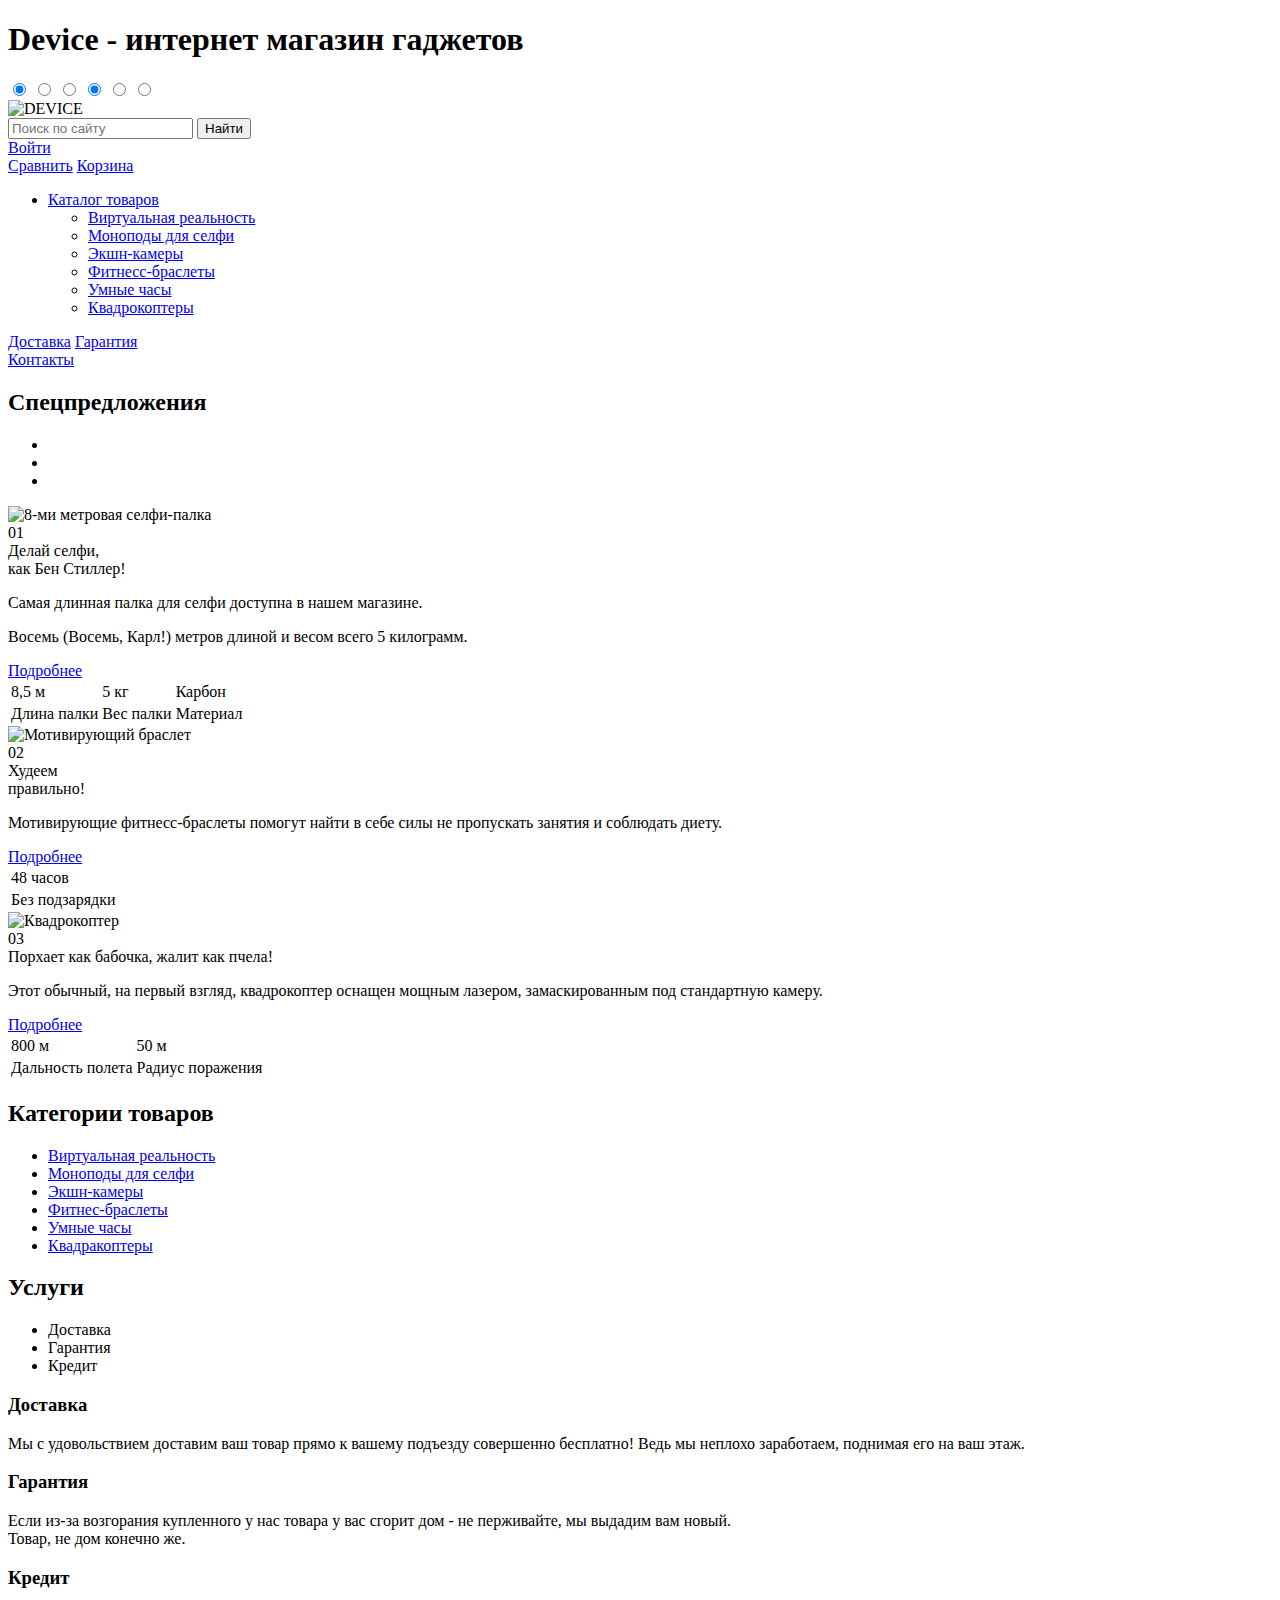
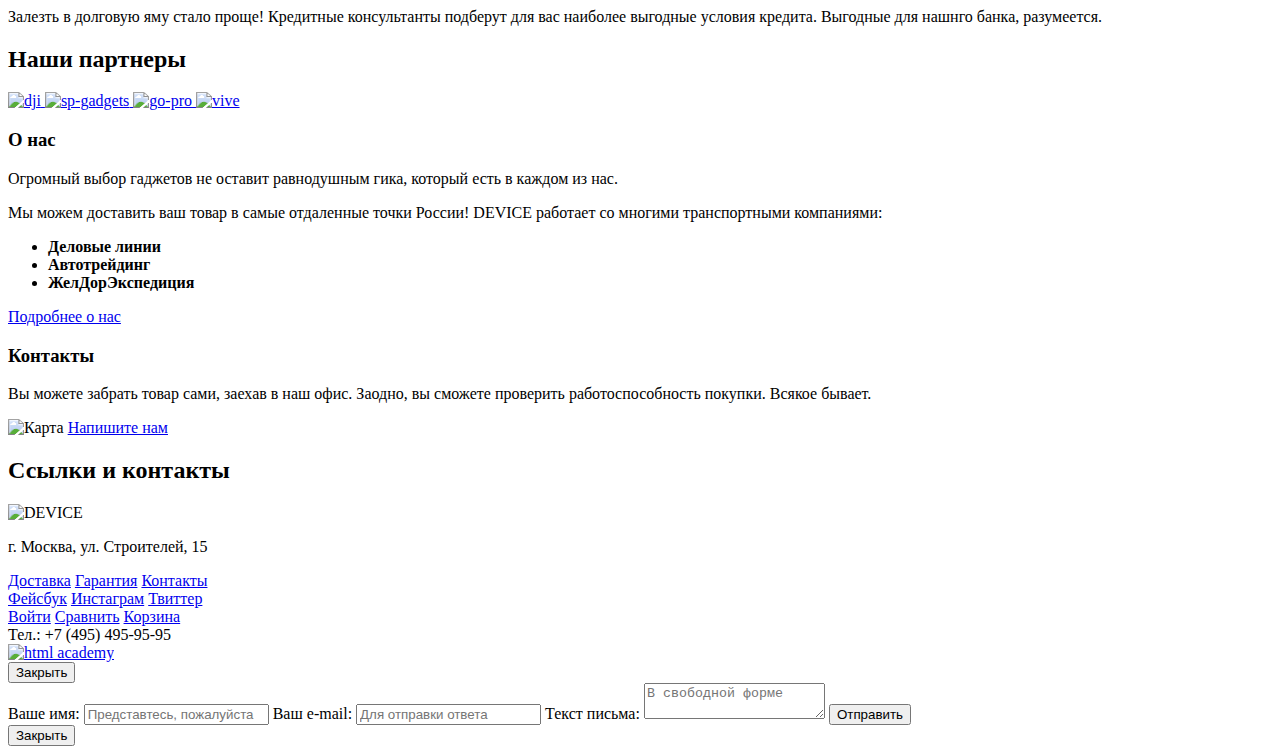
==== index.html @ 68c65a48 "Доделал индекс" ====
<!DOCTYPE html>
<html lang="ru">
  
  <head>
    <meta charset="utf-8">
    <title>DEVICE - интернет магазин гаджетов</title>
  </head>
  <body>
    <h1 class="visually-hidden">Device - интернет магазин гаджетов</h1>
    <input type="radio" id="special-btn-1" name="special-toggle" checked>
    <input type="radio" id="special-btn-2" name="special-toggle">
    <input type="radio" id="special-btn-3" name="special-toggle">
    <input type="radio" id="services-btn-1" name="services-toggle" checked>
    <input type="radio" id="services-btn-2" name="services-toggle">
    <input type="radio" id="services-btn-3" name="services-toggle">
	  <header class="main-header">
      <a class="header-logo">
        <img src="http://placehold.it/200x50&text=DEVICE" alt="DEVICE">
      </a>
      <div class="header-row clearfix">
        <form class="header-left" action="https://echo.htmlacademy.ru" method="get">
          <label class="search-icon" for="search"></label>
          <input type="search" class="search" id="search" name="search" placeholder="Поиск по сайту">
          <button type="submit" class="search-btn"><span>Найти</span></button>
        </form>
        <div class="header-right clearfix">
          <div class="user-block-main">
            <a href="login.html">Войти</a>
          </div>
          <div class="compare-cart">
            <a href="basket.html">Сравнить</a>
            <a href="compare.html">Корзина</a>
          </div>
        </div>
      </div>
      <nav class="main-nav clearfix">
        <ul class="nav-left">
          <li>
            <a class="catalog-goods" href="catalog.html">Каталог товаров</a>
            <div class="menu clearfix">
              <ul class="dropdown-col">
                <li>
                  <a href="#" class="menu-item">Виртуальная реальность</a>
                </li>
                <li>
                  <a href="#" class="menu-item">Моноподы для селфи</a>
                </li>
                <li>
                  <a href="#" class="menu-item">Экшн-камеры</a>
                </li>
              </ul>
              <ul class="dropdown-col">
                <li>
                  <a href="#" class="menu-item">Фитнесс-браслеты</a>
                </li>
                <li>
                  <a href="#" class="menu-item">Умные часы</a>
                </li>
              </ul>
              <ul class="dropdown-col">
                <li>
                  <a href="#" class="menu-item">Квадрокоптеры</a>
                </li>
              </ul>
            </div>
          </li>
        </ul>
        <div class="nav-right clearfix">
          <div class="nav-services">
            <a href="#">Доставка</a>
            <a href="#">Гарантия</a>
          </div>
          <a class="nav-contacts" href="#">Контакты</a>
        </div>
      </nav>
	  </header>
	  <main class="container">
      <article class="slider container">
        <h2 class="visually-hidden">Спецпредложения</h2>
        <ul class="slider-btn">
          <li>
            <label for="special-btn-1"></label>
          </li>
          <li>
            <label for="special-btn-2"></label>
          </li>
          <li>
            <label for="special-btn-3"></label>
          </li>
        </ul>
        <section class="special-item slider-first clearfix" id="slide-1">
          <img src="img/long_stick.png" alt="8-ми метровая селфи-палка">
          <div class="main-description">
            <span class="number-slide">01</span>
            <div class="special-caption">
              Делай селфи,<br> 
              как Бен Стиллер!
            </div>
            <p>Самая длинная палка для селфи доступна в нашем магазине.</p>
            <p>Восемь (Восемь, Карл!) метров длиной и весом всего 5 килограмм.</p>
            <a class="btn" href="main-selfie-stick.html">Подробнее</a>
            <table class="main-features">
              <tr class="main-features-value">
                <td>8,5 м</td>
                <td>5 кг</td>
                <td>Карбон</td>
              </tr>
              <tr class="main-features-type">
                <td>Длина палки</td>
                <td>Вес палки</td>
                <td>Материал<td>
              </tr>
            </table>
          </div>
        </section>
        <section class="special-item slider-second clearfix" id="slide-2">
          <img src="img/fitness_bracelet.png" alt="Мотивирующий браслет">
          <div class="main-description">
            <span class="number-slide">02</span>
            <div class="special-caption">
              Худеем<br>
              правильно!
            </div>
            <p>
                Мотивирующие фитнесc-браслеты помогут найти в себе силы
                не пропускать занятия и соблюдать диету.
            </p>
            <a class="btn" href="main-bracelet.html">Подробнее</a>
            <table class="main-features">
              <tr class="main-features-value">
                <td>48 часов</td>
              </tr>
              <tr class="main-features-type">
                <td>Без подзарядки</td>
              </tr>
            </table>
          </div>
        </section>
        <section class="special-item slider-third clearfix" id="slide-3">
          <img src="img/quadrupter.png" alt="Квадрокоптер">
          <div class="main-description">
            <span class="number-slide">03</span>
            <div class="special-caption">
              Порхает как бабочка,
              жалит как пчела!
            </div>
            <p>
              Этот обычный, на первый взгляд, квадрокоптер оснащен
            мощным лазером, замаскированным под стандартную камеру.
            </p>
            <a class="btn" href="main-quadrocopter.html">Подробнее</a>
            <table class="main-features">
              <tr class="main-features-value">
                <td>800 м</td>
                <td>50 м</td>
              </tr>
              <tr class="main-features-type">
                <td>Дальность полета</td>
                <td>Радиус поражения</td>
              </tr>
            </table>
          </div>
        </section>
      </article>
      <nav class="categories">
        <h2 class="visually-hidden">Категории товаров</h2>
        <ul class="categories-items">
          <li><a href="virtual.html"><span>Виртуальная реальность</span></a></li>
          <li><a href="monopods.html"><span>Моноподы для селфи</span></a></li>
          <li><a href="cameras.html"><span>Экшн-камеры</span></a></li>
          <li><a href="bracelets.html"><span>Фитнес-браслеты</span></a></li>
          <li><a href="clocks.html"><span>Умные часы</span></a></li>
          <li><a href="quadrocopters.html"><span>Квадракоптеры</span></a></li>
        </ul>
      </nav>
      <section class="services">
        <h2 class="visually-hidden">Услуги</h2>
        <div class="container clearfix">
          <ul class="services-items">
            <li>
              <label class="btn" for="services-btn-1">Доставка</label>
            </li>
            <li>
              <label class="btn" for="services-btn-2">Гарантия</label>
            </li>
            <li>
              <label class="btn" for="services-btn-3">Кредит</label>
            </li>
          </ul>
          
        <section class="services-item delivery" id="services-delivery">
            <h3>Доставка</h3>
            <p>
              Мы с удовольствием доставим ваш товар прямо к вашему
              подъезду совершенно бесплатно! Ведь мы неплохо 
              заработаем, поднимая его на ваш этаж.
            </p>
        </section>
        <section class="services-item warranty" id="services-warranty">
            <h3>Гарантия</h3>
            <p>
              Если из-за возгорания купленного у нас товара у вас сгорит дом - не перживайте, мы выдадим вам новый.<br>
              Товар, не дом конечно же.
            </p>
        </section>
        <section class="services-item credit" id="services-credit">
            <h3>Кредит</h3>
            <p>
              Залезть в долговую яму стало проще! Кредитные консультанты подберут для вас наиболее выгодные условия кредита. Выгодные для нашнго банка, разумеется.
            </p>
        </section>
        </div>
      </section>
      
      <section class="partners container">
        <h2 class="visually-hidden">Наши партнеры</h2>
        <a class="partner-link" href="http://www.dji.com/">
          <img src="http://placehold.it/200x80&text=dji" alt="dji">
          <!--
          <img src="img/http://placehold.it/50x25&text=dji-color" alt="dji-color">
          -->
        </a>
        <a class="partner-link" href="http://www.sp-gadgets.com/">
          <img src="http://placehold.it/200x80&text=sp-gadgets" alt="sp-gadgets">
          <!--
          <img src="img/http://placehold.it/50x25&text=sp-gadgets-color" alt="sp-gadgets-color">
          -->
        </a>
        <a class="partner-link" href="http://gopro.ru/">
          <img src="http://placehold.it/200x80&text=go-pro" alt="go-pro">
          <!--
          <img src="img/http://placehold.it/50x25&text=sp-gadgets-color" alt="go-pro-color">
          -->
        </a>
        <a class="partner-link" href="https://www.htcvive.com/">
          <img src="http://placehold.it/200x80&text=vive" alt="vive">
          <!--
          <img src="http://placehold.it/200x80&text=sp-vive-color" alt="vive-color">
          -->
        </a>
      </section>
      
      <section class="info container clearfix">
        <section class="info-about-us">
          <h3>О нас</h3>
          <p>
            Огромный выбор гаджетов не оставит равнодушным гика, который есть в каждом из нас.
          </p>
          <p>
            Мы можем доставить ваш товар в самые отдаленные точки России! DEVICE работает со многими транспортными компаниями:
          </p>
          <ul>
            <li>
              <b>Деловые линии</b>
            </li>
            <li>
              <b>Автотрейдинг</b>
            </li>
            <li>
              <b>ЖелДорЭкспедиция</b>
            </li>
          </ul>
          <a class="btn" href="about-us.html">Подробнее о нас</a>
        </section>
        <section class="info-contacts">
          <h3>Контакты</h3>
          <p>
            Вы можете забрать товар сами, заехав в наш офис. Заодно, вы сможете проверить работоспособность покупки. Всякое бывает.
          </p>
          <img src="http://placehold.it/500x200&text=Карта" alt="Карта">
          <a class="write-us-btn btn" href="write-us.html">Напишите нам</a>
        </section>
      </section>
    </main>
    <footer class="main-footer">
      <h2 class="visually-hidden">Ссылки и контакты</h2>
      <div class="container clearfix">
        <div class="footer-left">
          <a>
            <img class="footer-logo" src="http://placehold.it/200x50&text=DEVICE" alt="DEVICE">
          </a>
          <p>
            г. Москва, ул. Строителей, 15
          </p>
        </div>
        <div class="footer-center">
          <div class="footer-links">
            <a href="delivery.html">Доставка</a>
            <a href="warranty.html">Гарантия</a>
            <a href="contacts.html">Контакты</a>
          </div>
          <div class="footer-social">
            <a class="social-btn social-btn-fb" href="https://www.facebook.com/">Фейсбук</a>
            <a class="social-btn social-btn-inst" href="https://www.instagram.com/">Инстаграм</a>
            <a class="social-btn social-btn-tw" href="https://twitter.com/">Твиттер</a>
          </div>
        </div>
        <div class="footer-right">
          <div class="footer-user-block">
            <a class="footer-login" href="login.html">Войти</a>
            <a class="footer-compare" href="compare.html">Сравнить</a>
            <a class="footer-basket" href="basket.html">Корзина</a>
          </div>
          <div class="telephone">
            Тел.: +7 (495) 495-95-95
          </div>
          <div class="copyright">
            <a href="https://htmlacademy.ru/intensive/htmlcss">
              <img src="http://placehold.it/30x30/&text=ha" alt="html academy">
            </a>
          </div>
        </div>
      </div>
    </footer>
    
    <div class="write-us">
      <button class="close" type="button">Закрыть</button>
      <form class="write-us" action="https://echo.htmlacademy.ru" method="post">
        <label class="write-us-name">
          Ваше имя:
          <input type="text" name="name" placeholder="Представтесь, пожалуйста">
        </label>
        <label class="write-us-email">
          Ваш e-mail:
          <input type="text" name="email" placeholder="Для отправки ответа">
        </label>
        <label class="write-us-letter">
          Текст письма:
          <textarea name="letter" placeholder="В свободной форме"></textarea>
        </label>
        <button class="btn" type="submit">Отправить</button>
      </form>
    </div>
    <div class="map">
      <button class="close" type="button">Закрыть</button>
    </div>
   <script type="text/javascript" charset="utf-8" async src="js/"></script>
  </body>
</html>
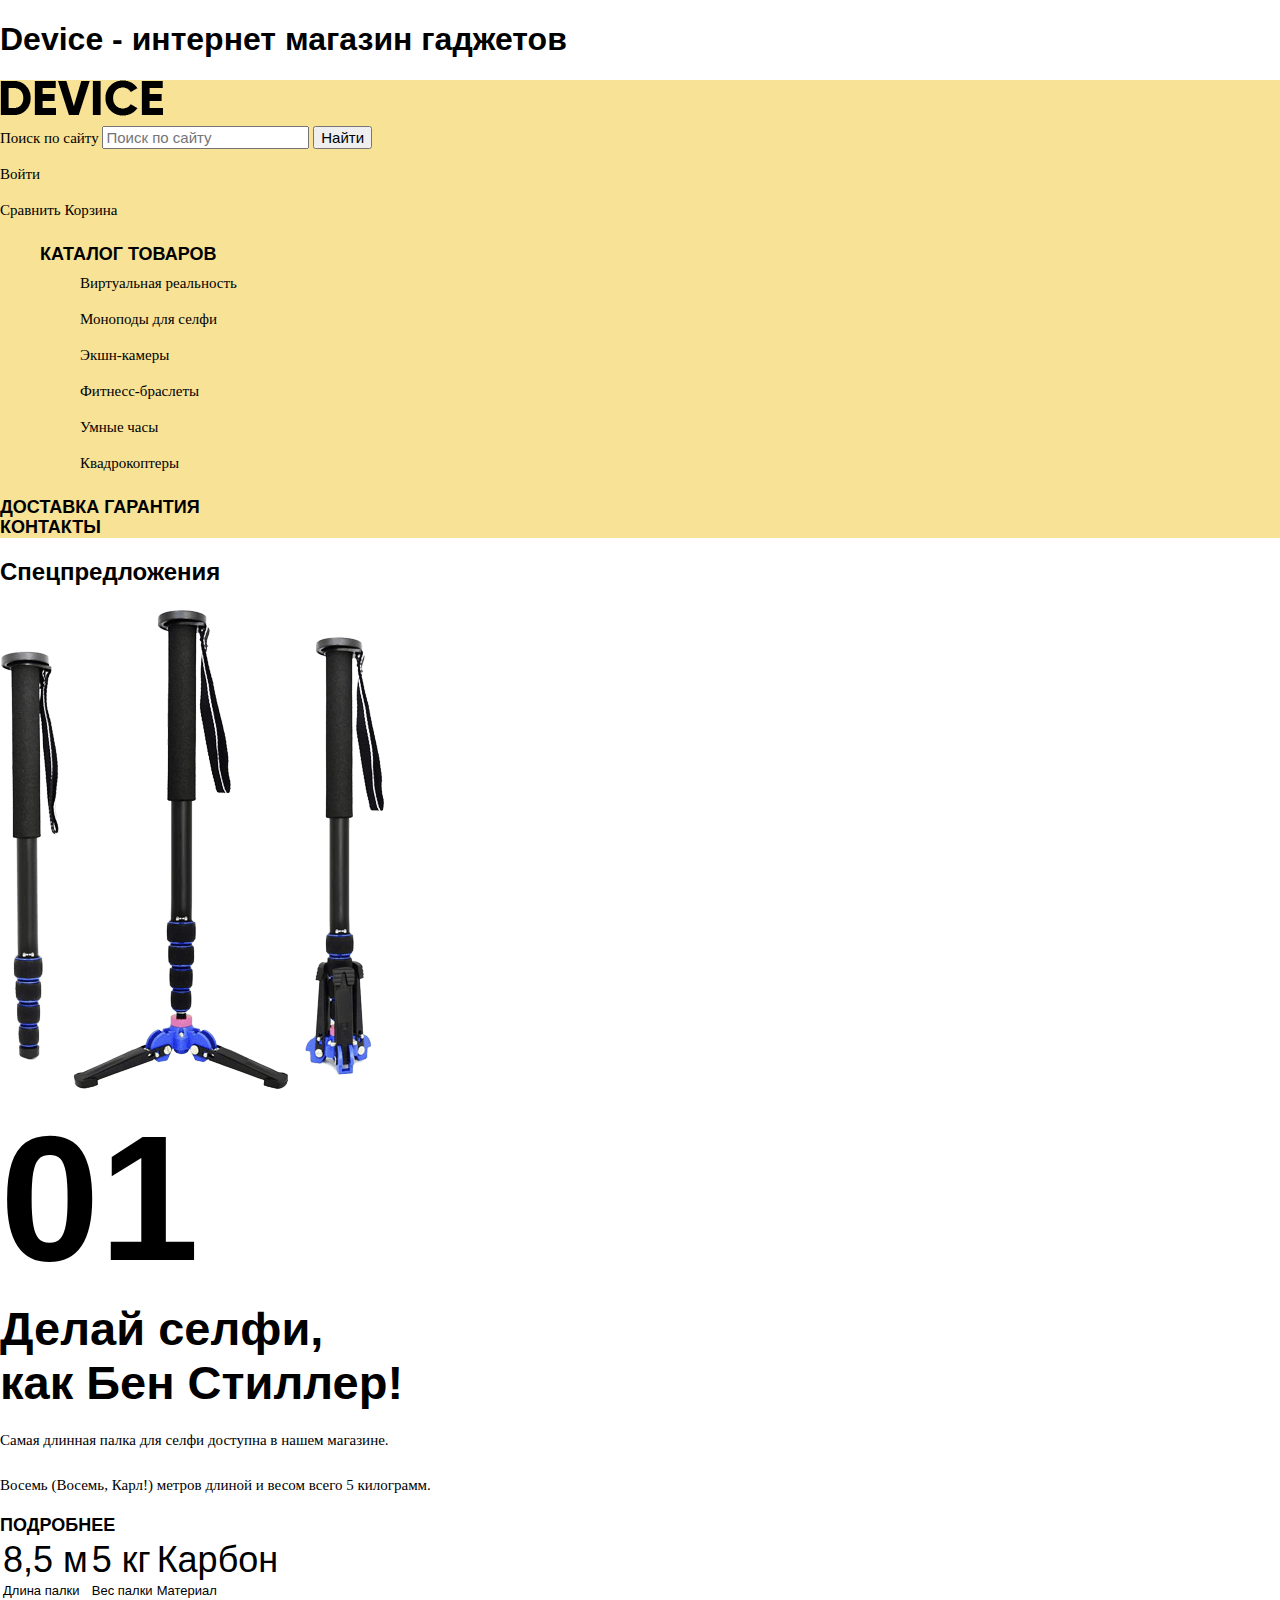
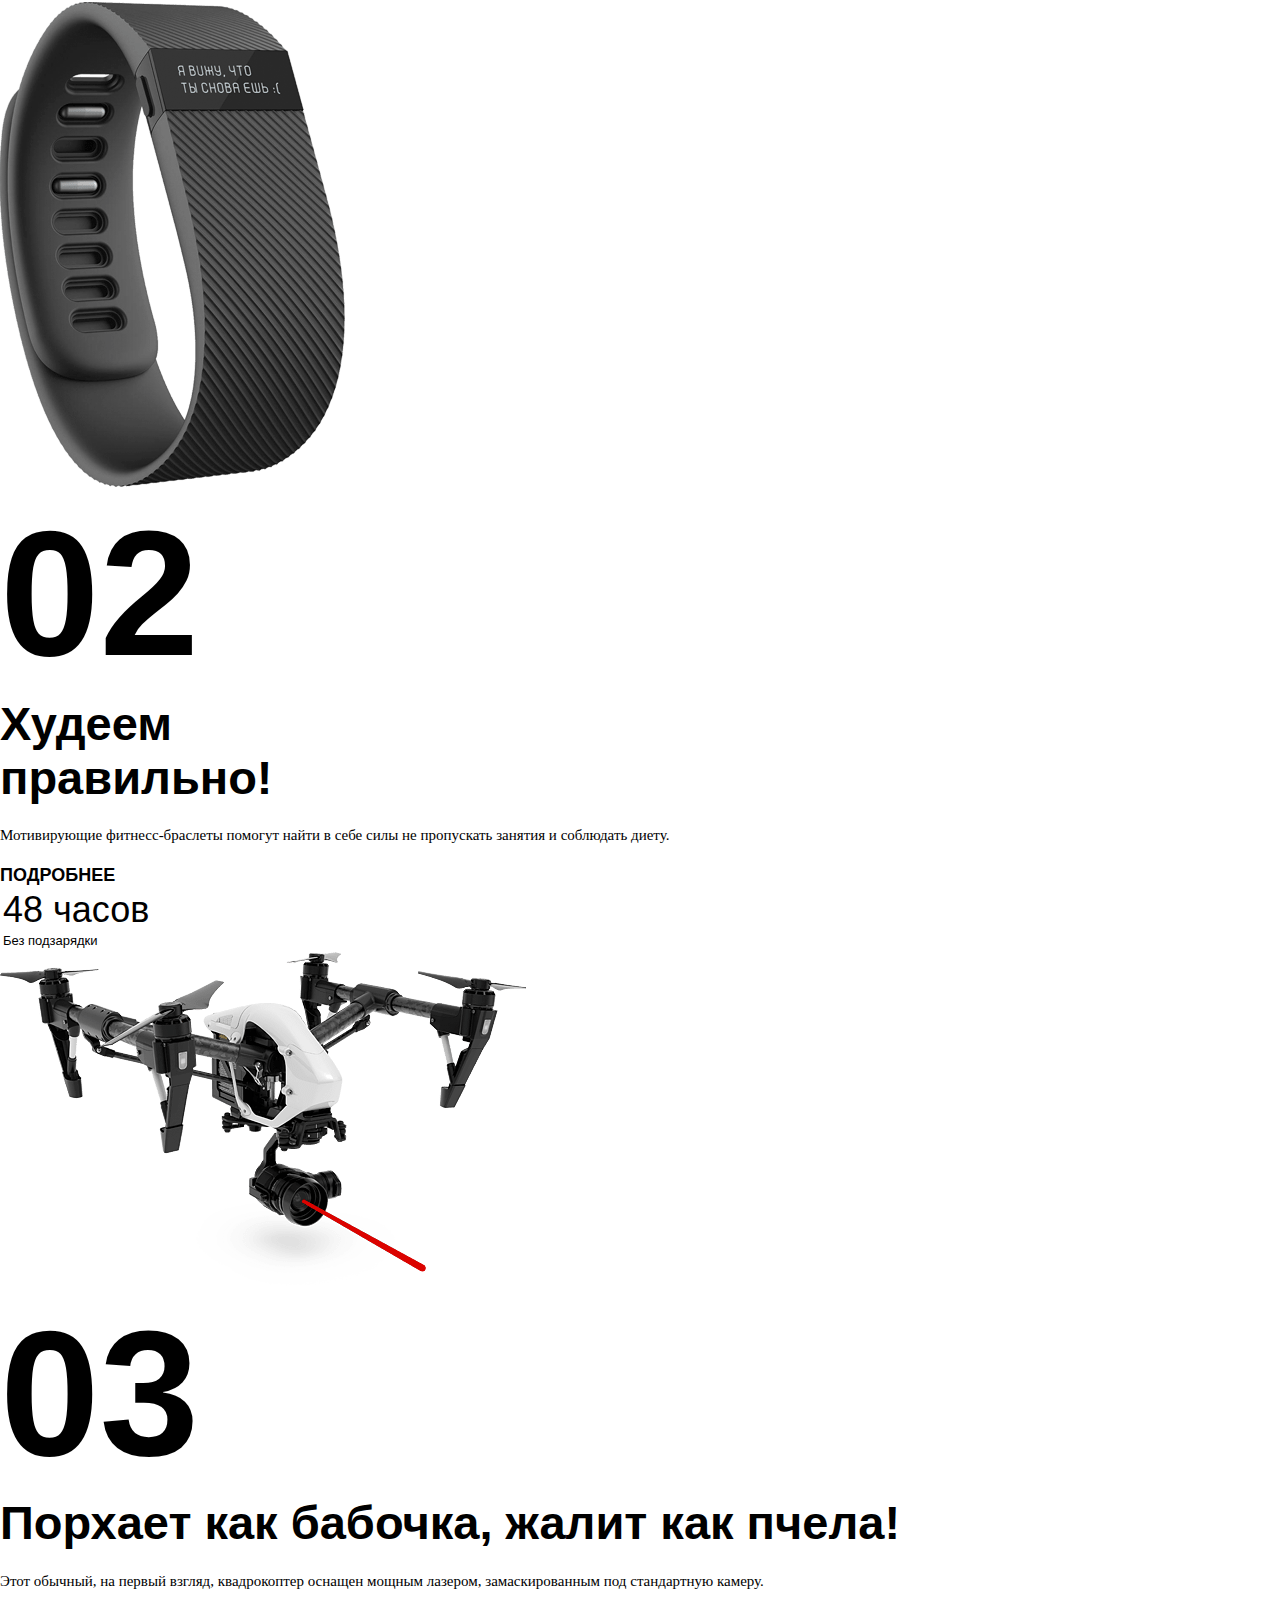
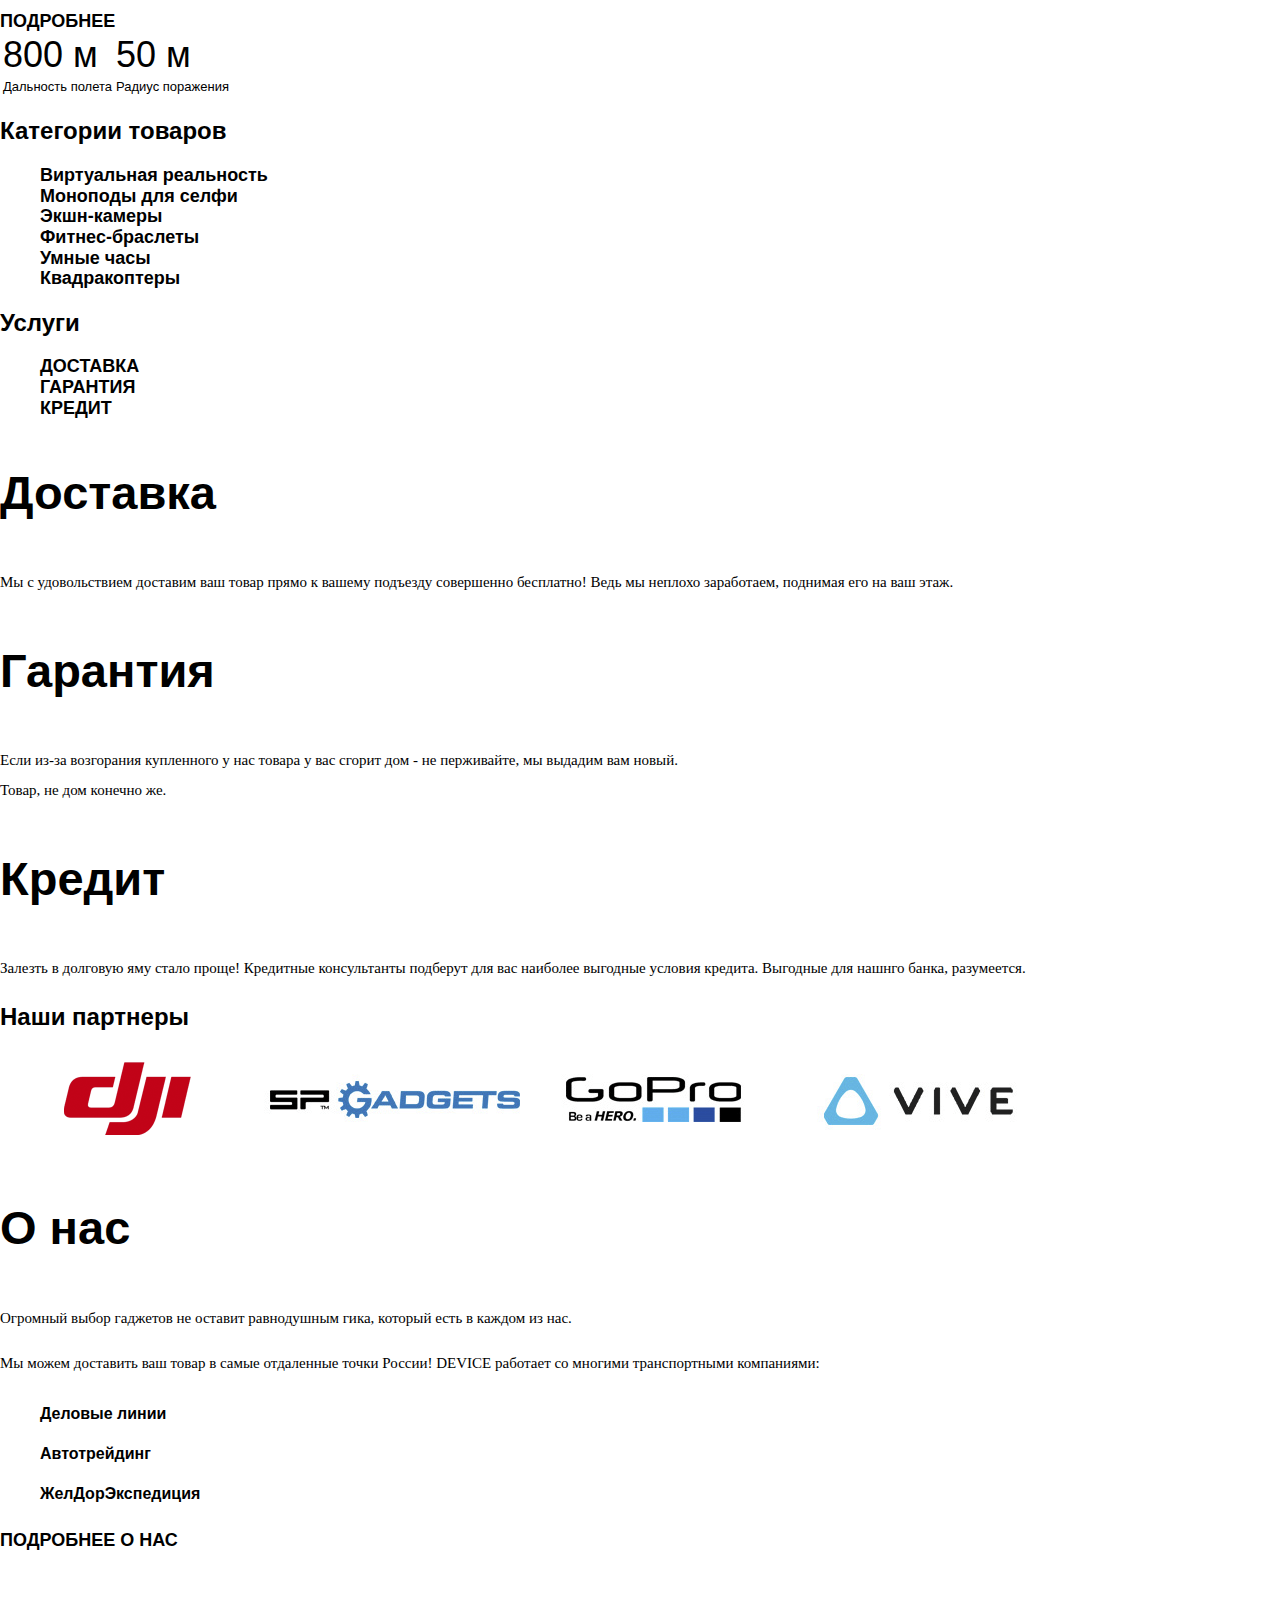
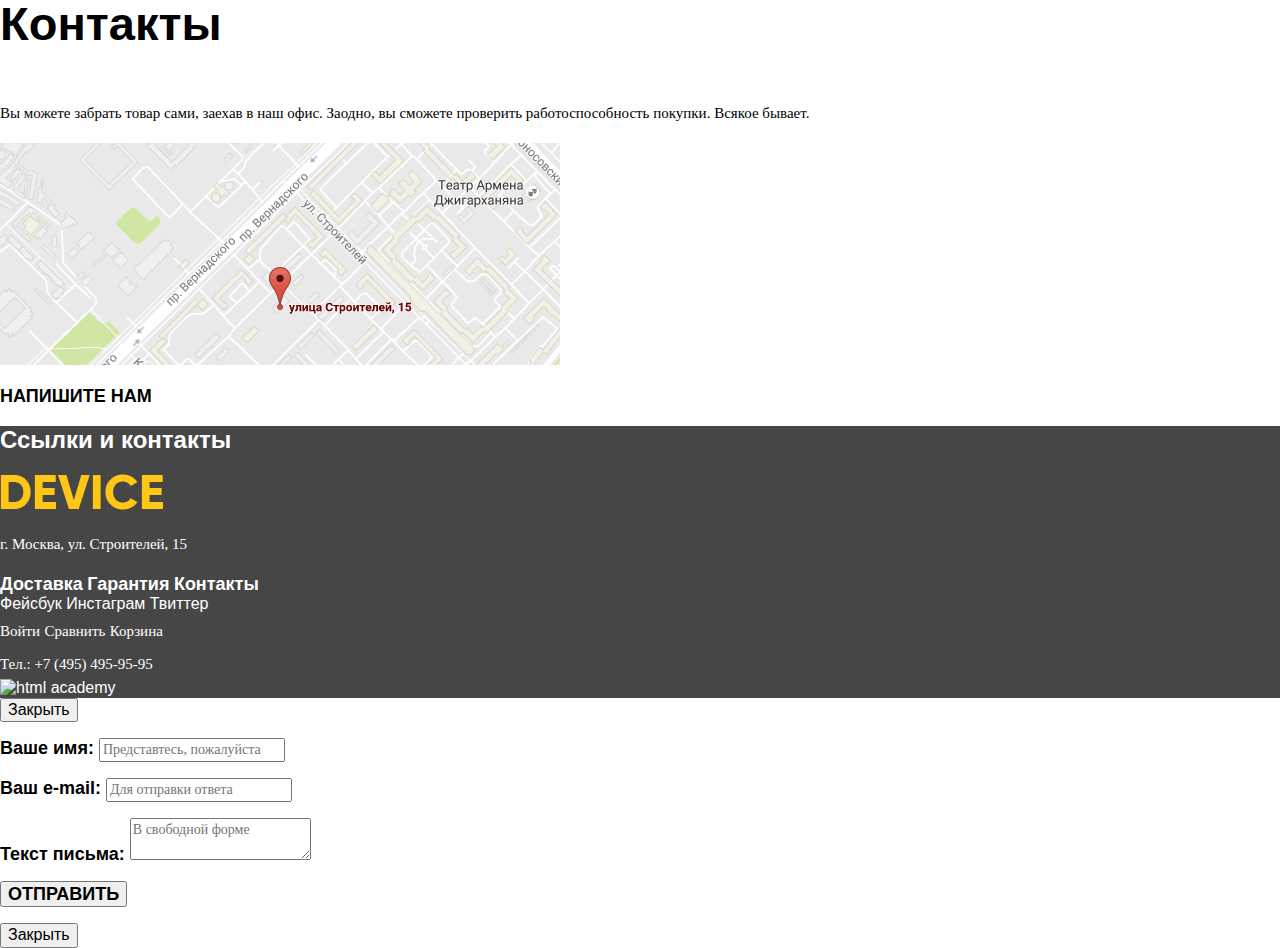
==== commit 63b6d9e8: "Доразметил главную и каталог" ====
--- a/index.html
+++ b/index.html
@@ -4,6 +4,8 @@
   <head>
     <meta charset="utf-8">
     <title>DEVICE - интернет магазин гаджетов</title>
+     <link href="css/normalize.css" rel="stylesheet">
+    <link href="css/style.css" rel="stylesheet">
   </head>
   <body>
     <h1 class="visually-hidden">Device - интернет магазин гаджетов</h1>
@@ -15,11 +17,11 @@
     <input type="radio" id="services-btn-3" name="services-toggle">
 	  <header class="main-header">
       <a class="header-logo">
-        <img src="http://placehold.it/200x50&text=DEVICE" alt="DEVICE">
+        <img src="img/logo-min.png" width="163" height="36" alt="DEVICE">
       </a>
       <div class="header-row clearfix">
         <form class="header-left" action="https://echo.htmlacademy.ru" method="get">
-          <label class="search-icon" for="search"></label>
+          <label class="search-icon" for="search"><span class="visually-hidden">Поиск по сайту</span></label>
           <input type="search" class="search" id="search" name="search" placeholder="Поиск по сайту">
           <button type="submit" class="search-btn"><span>Найти</span></button>
         </form>
@@ -40,26 +42,26 @@
             <div class="menu clearfix">
               <ul class="dropdown-col">
                 <li>
-                  <a href="#" class="menu-item">Виртуальная реальность</a>
-                </li>
-                <li>
-                  <a href="#" class="menu-item">Моноподы для селфи</a>
-                </li>
-                <li>
-                  <a href="#" class="menu-item">Экшн-камеры</a>
+                  <a href="virtual.html" class="menu-item">Виртуальная реальность</a>
+                </li>
+                <li>
+                  <a href="monopods.html" class="menu-item">Моноподы для селфи</a>
+                </li>
+                <li>
+                  <a href="cameras.html" class="menu-item">Экшн-камеры</a>
                 </li>
               </ul>
               <ul class="dropdown-col">
                 <li>
-                  <a href="#" class="menu-item">Фитнесс-браслеты</a>
-                </li>
-                <li>
-                  <a href="#" class="menu-item">Умные часы</a>
+                  <a href="bracelets.html" class="menu-item">Фитнесс-браслеты</a>
+                </li>
+                <li>
+                  <a href="clocks.html" class="menu-item">Умные часы</a>
                 </li>
               </ul>
               <ul class="dropdown-col">
                 <li>
-                  <a href="#" class="menu-item">Квадрокоптеры</a>
+                  <a href="quadrocopters.html" class="menu-item">Квадрокоптеры</a>
                 </li>
               </ul>
             </div>
@@ -89,7 +91,7 @@
           </li>
         </ul>
         <section class="special-item slider-first clearfix" id="slide-1">
-          <img src="img/long_stick.png" alt="8-ми метровая селфи-палка">
+          <img src="img/slider-1-png-min.png" width="384" height="486" alt="8-ми метровая селфи-палка">
           <div class="main-description">
             <span class="number-slide">01</span>
             <div class="special-caption">
@@ -114,7 +116,7 @@
           </div>
         </section>
         <section class="special-item slider-second clearfix" id="slide-2">
-          <img src="img/fitness_bracelet.png" alt="Мотивирующий браслет">
+          <img src="img/slider-2-png-min.png" width="345" height="485" alt="Мотивирующий браслет">
           <div class="main-description">
             <span class="number-slide">02</span>
             <div class="special-caption">
@@ -137,7 +139,7 @@
           </div>
         </section>
         <section class="special-item slider-third clearfix" id="slide-3">
-          <img src="img/quadrupter.png" alt="Квадрокоптер">
+          <img src="img/slider-3-png-min.png" width="526" height="334" alt="Квадрокоптер">
           <div class="main-description">
             <span class="number-slide">03</span>
             <div class="special-caption">
@@ -162,7 +164,7 @@
           </div>
         </section>
       </article>
-      <nav class="categories">
+      <section class="categories">
         <h2 class="visually-hidden">Категории товаров</h2>
         <ul class="categories-items">
           <li><a href="virtual.html"><span>Виртуальная реальность</span></a></li>
@@ -172,7 +174,7 @@
           <li><a href="clocks.html"><span>Умные часы</span></a></li>
           <li><a href="quadrocopters.html"><span>Квадракоптеры</span></a></li>
         </ul>
-      </nav>
+      </section>
       <section class="services">
         <h2 class="visually-hidden">Услуги</h2>
         <div class="container clearfix">
@@ -187,7 +189,6 @@
               <label class="btn" for="services-btn-3">Кредит</label>
             </li>
           </ul>
-          
         <section class="services-item delivery" id="services-delivery">
             <h3>Доставка</h3>
             <p>
@@ -211,45 +212,32 @@
         </section>
         </div>
       </section>
-      
       <section class="partners container">
         <h2 class="visually-hidden">Наши партнеры</h2>
         <a class="partner-link" href="http://www.dji.com/">
-          <img src="http://placehold.it/200x80&text=dji" alt="dji">
-          <!--
-          <img src="img/http://placehold.it/50x25&text=dji-color" alt="dji-color">
-          -->
+          <img src="img/logo-1-min.png" width="260" height="100" alt="DJI">
         </a>
         <a class="partner-link" href="http://www.sp-gadgets.com/">
-          <img src="http://placehold.it/200x80&text=sp-gadgets" alt="sp-gadgets">
-          <!--
-          <img src="img/http://placehold.it/50x25&text=sp-gadgets-color" alt="sp-gadgets-color">
-          -->
+          <img src="img/logo-2-min.png" width="260" height="100" alt="SPGadgets">
         </a>
         <a class="partner-link" href="http://gopro.ru/">
-          <img src="http://placehold.it/200x80&text=go-pro" alt="go-pro">
-          <!--
-          <img src="img/http://placehold.it/50x25&text=sp-gadgets-color" alt="go-pro-color">
-          -->
+          <img src="img/logo-3-min.png" width="260" height="100" alt="GoPro">
         </a>
         <a class="partner-link" href="https://www.htcvive.com/">
-          <img src="http://placehold.it/200x80&text=vive" alt="vive">
-          <!--
-          <img src="http://placehold.it/200x80&text=sp-vive-color" alt="vive-color">
-          -->
+          <img src="img/logo-4-min.png" width="260" height="100" alt="VIVE">
         </a>
       </section>
       
       <section class="info container clearfix">
         <section class="info-about-us">
           <h3>О нас</h3>
-          <p>
+          <p class="text-descrirtion">
             Огромный выбор гаджетов не оставит равнодушным гика, который есть в каждом из нас.
           </p>
-          <p>
+          <p class="text-descrirtion">
             Мы можем доставить ваш товар в самые отдаленные точки России! DEVICE работает со многими транспортными компаниями:
           </p>
-          <ul>
+          <ul class="transport-company">
             <li>
               <b>Деловые линии</b>
             </li>
@@ -264,11 +252,13 @@
         </section>
         <section class="info-contacts">
           <h3>Контакты</h3>
+          <p class="text-descrirtion">
+            Вы можете забрать товар сами, заехав в наш офис. Заодно, вы сможете проверить работоспособность покупки. Всякое бывает.
+          </p>
+          <img src="img/map-jpg-min.png" width="560" height="222" alt="Мы находимся по адресу: г. Москва, ул. Строителей, 15">
           <p>
-            Вы можете забрать товар сами, заехав в наш офис. Заодно, вы сможете проверить работоспособность покупки. Всякое бывает.
-          </p>
-          <img src="http://placehold.it/500x200&text=Карта" alt="Карта">
-          <a class="write-us-btn btn" href="write-us.html">Напишите нам</a>
+            <a class="btn" href="write-us.html">Напишите нам</a>
+          </p>
         </section>
       </section>
     </main>
@@ -276,8 +266,8 @@
       <h2 class="visually-hidden">Ссылки и контакты</h2>
       <div class="container clearfix">
         <div class="footer-left">
-          <a>
-            <img class="footer-logo" src="http://placehold.it/200x50&text=DEVICE" alt="DEVICE">
+          <a class="footer-logo">
+            <img src="img/logo_footer-min.png" width="163" height="36" alt="DEVICE">
           </a>
           <p>
             г. Москва, ул. Строителей, 15
@@ -290,9 +280,9 @@
             <a href="contacts.html">Контакты</a>
           </div>
           <div class="footer-social">
-            <a class="social-btn social-btn-fb" href="https://www.facebook.com/">Фейсбук</a>
-            <a class="social-btn social-btn-inst" href="https://www.instagram.com/">Инстаграм</a>
-            <a class="social-btn social-btn-tw" href="https://twitter.com/">Твиттер</a>
+            <a class="social-btn social-btn-fb" href="https://www.facebook.com/"><span class="visually-hidden">Фейсбук</span></a>
+            <a class="social-btn social-btn-inst" href="https://www.instagram.com/"><span class="visually-hidden">Инстаграм</span></a>
+            <a class="social-btn social-btn-tw" href="https://twitter.com/"><span class="visually-hidden">Твиттер</span></a>
           </div>
         </div>
         <div class="footer-right">
@@ -306,33 +296,41 @@
           </div>
           <div class="copyright">
             <a href="https://htmlacademy.ru/intensive/htmlcss">
-              <img src="http://placehold.it/30x30/&text=ha" alt="html academy">
+              <img src="img/logo-html.svg" alt="html academy">
             </a>
           </div>
         </div>
       </div>
     </footer>
-    
+ 
     <div class="write-us">
-      <button class="close" type="button">Закрыть</button>
+      <button class="close" type="button"><span class="visually-hidden">Закрыть</span></button>
       <form class="write-us" action="https://echo.htmlacademy.ru" method="post">
-        <label class="write-us-name">
-          Ваше имя:
-          <input type="text" name="name" placeholder="Представтесь, пожалуйста">
-        </label>
-        <label class="write-us-email">
-          Ваш e-mail:
-          <input type="text" name="email" placeholder="Для отправки ответа">
-        </label>
+        <p>
+          <label class="write-us-name">
+           Ваше имя:
+            <input type="text" name="name" placeholder="Представтесь, пожалуйста">
+          </label>
+        </p>
+        <p>
+          <label class="write-us-email">
+            Ваш e-mail:
+            <input type="text" name="email" placeholder="Для отправки ответа">
+          </label>
+        </p>
+        <p>
         <label class="write-us-letter">
           Текст письма:
           <textarea name="letter" placeholder="В свободной форме"></textarea>
         </label>
+        </p>
+        <p>
         <button class="btn" type="submit">Отправить</button>
+        </p>
       </form>
     </div>
     <div class="map">
-      <button class="close" type="button">Закрыть</button>
+      <button class="close" type="button"><span class="visually-hidden">Закрыть</span></button>
     </div>
    <script type="text/javascript" charset="utf-8" async src="js/"></script>
   </body>
--- a/css/style.css
+++ b/css/style.css
@@ -0,0 +1,296 @@
+/*Подключение шрифтов*/
+
+@font-face {
+  font-family: "Gilroy";
+  src: 
+    local("Gilroy"),
+    url("fonts/gilroyextrabold.woff");
+  font-weight: bold;
+  font-style: normal;
+}
+
+@font-face {
+  font-family: "Gilroy";
+  src: 
+    local("Gilroy"),
+    url("fonts/gilroylight.woff");
+  font-weight: lighter;
+  font-style: normal;
+}
+
+@font-face {
+  font-family: "Open Sans";
+  src: 
+    local("Open Sans"),
+    url("fonts/opensans.woff");
+  font-weight: normal;
+  font-style: normal;
+}
+
+@font-face {
+  font-family: "Open Sans";
+  src: 
+    local("Open Sans"),
+    url("fonts/opensanslight.woff");
+  font-weight: lighter;
+  font-style: normal;
+}
+
+
+/*Глобальные стили*/
+
+body {
+  margin: 0;
+  padding: 0;
+  min-width: 1240px;
+  font-family: "Gilroy", "Arial", sans-serif;
+  font-weight: lighter;
+  color: #000000;
+}
+
+/*
+.visually-hidden {
+  position: absolute;
+	overflow: hidden;
+	clip: rect(0 0 0 0);
+	height: 1px;
+	width: 1px;
+	margin: -1px;
+	padding: 0;
+	border: 0;
+}*/
+
+body>input[type=radio] {
+  display:none
+}
+
+ul {
+  list-style: none;
+}
+
+header {
+  background-color: #f7e296;
+}
+
+footer {
+  background-color: #464646;
+}
+
+
+/*Стили взаимодействий*/
+
+a:hover {
+  color: rgba(0,0,0,0.6);
+}
+
+a:active {
+  color: rgba(0,0,0,0.3);
+}
+
+.header-logo:hover,
+.footer-logo:hover,
+.copyright:hover {
+  opacity: 0.6;
+}
+
+.header-logo:active,
+.footer-logo:active,
+.copyright:active {
+  opacity: 0.3;
+}
+
+footer a:hover {
+  color: rgba(255,255,255,0.6);
+}
+
+footer a:active {
+  color: rgba(255,255,255,0.3);
+}
+
+
+/*Общие текстовые стили и стили глвной страницы*/
+
+.write-us input[type=text],
+textarea {
+  font-family: "Open Sans";
+  font-size: 14px;
+  line-height: 18px;
+}
+
+a {
+  text-decoration: none;
+  color: #000000;
+}
+
+.catalog-goods, 
+.nav-right, 
+.btn {
+  font-size: 18px;
+  font-weight: bold;
+  text-transform: uppercase;
+}
+
+.header-left,
+.header-right,
+.dropdown-col,
+.main-description p,
+.services p,
+.info .text-descrirtion,
+.main-footer p,
+.main-footer .telephone,
+.footer-user-block a {
+  font-family: "Open Sans";
+  font-size: 15px;
+  font-weight: lighter;
+  line-height: 30px;
+}
+
+.header-right,
+.header-left,
+.dropdown-col,
+.footer-user-block a {
+  line-height: 36px;
+}
+
+.number-slide { 
+  font-size: 179px;
+  font-weight: bold;
+} 
+
+.special-caption,
+.services h3,
+.info h3,
+.catalog-main h2{
+  font-size: 47px;
+  font-weight: bold;
+}
+
+.main-features-value {
+  font-size: 36px;
+}
+
+.main-features-type {
+  font-size: 13px;
+}
+
+.categories-items,
+.footer-links a,
+.write-us label {
+  font-size: 18px;
+  font-weight: bold;
+}
+
+.info b {
+  font-size: 16px;
+  font-weight: bold;
+  line-height: 40px;
+}
+
+footer,
+footer a,
+footer p {
+  color: #ffffff;;
+}
+
+/*Cтили каталога*/
+
+.exit-button {
+  color: rgba(0,0,0,0.3);
+}
+
+.breadcrumbs a{
+  font-family: "Open Sans";
+  font-size: 14px;
+  font-weight: lighter;
+  color: rgba(0,0,0,0.3);
+  line-height: 36px;
+}
+
+.breadcrumbs a:hover:not(:last-child) {
+  color: rgba(0,0,0,0.6);
+}
+
+.breadcrumbs a:active:not(:last-child) {
+  color: rgba(0,0,0,0.1);
+}
+
+.catalog-caption {
+  font-size: 16px;
+  font-weight: bold;
+  text-transform: uppercase;
+}
+
+.catalog-sorting-type {
+  font-family: "Open Sans";
+  font-size: 14px;
+  font-weight: lighter;
+  line-height: 18px;
+}
+
+.catalog-sorting-type a:nth-child(1):hover,
+.catalog-sorting-type a:nth-child(1):active {
+  color: #000000;
+  cursor: text;
+}
+
+
+.catalog-sorting-type a:nth-child(2),
+.catalog-sorting-type a:nth-child(3) {
+  color: rgba(0,0,0,0.3);
+}
+
+.catalog-sorting-type a:hover:not(:first-child) {
+  color: rgba(0,0,0,0.6);
+}
+
+.catalog-sorting-type a:active:not(:first-child) {
+  color: rgba(0,0,0,1);
+}
+
+.form-legend {
+  font-size: 18px;
+  font-weight: bold;
+}
+
+.selected-price span {
+  font-family: "Open Sans";
+  font-size: 14px;
+  line-height: 27.27px;
+  color: rgba(0,0,0,0.2);
+}
+
+.filter-form label {
+  font-family: "Open Sans";
+  font-size: 14px;
+  line-height: 40px;
+}
+
+.item-name {
+  font-size: 18px;
+  font-weight: bold;
+}
+
+.item-price {
+  font-size: 16px;
+}
+
+.paginator {
+  font-size: 16px;
+  font-weight: bold;
+  text-transform: uppercase;
+}
+
+.paginator a:nth-child(3),
+.paginator a:nth-child(4) {
+  color: rgba(0,0,0,0.3);
+}
+
+.paginator a:nth-child(3):hover,
+.paginator a:nth-child(4):hover {
+  color: rgba(0,0,0,0.6);
+}
+
+.paginator a:nth-child(3):active,
+.paginator a:nth-child(4):active {
+  color: #000000;
+}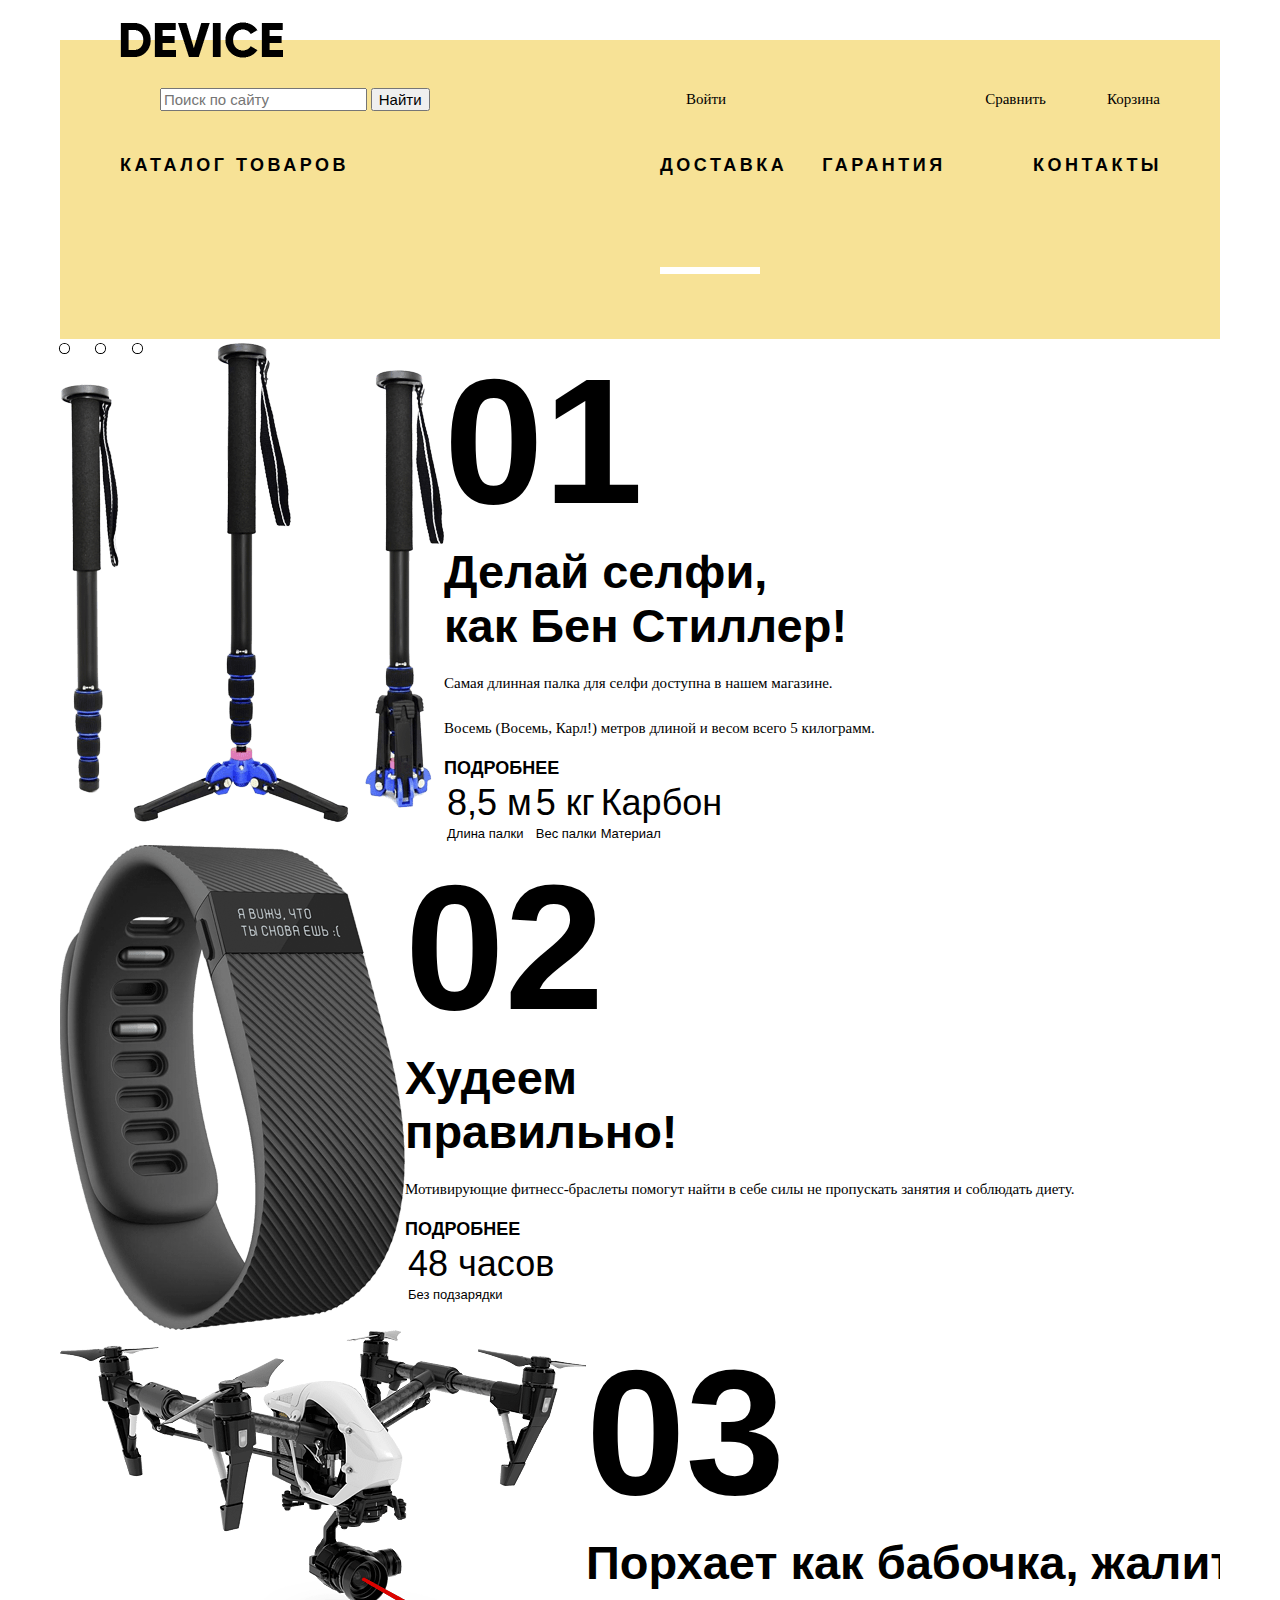
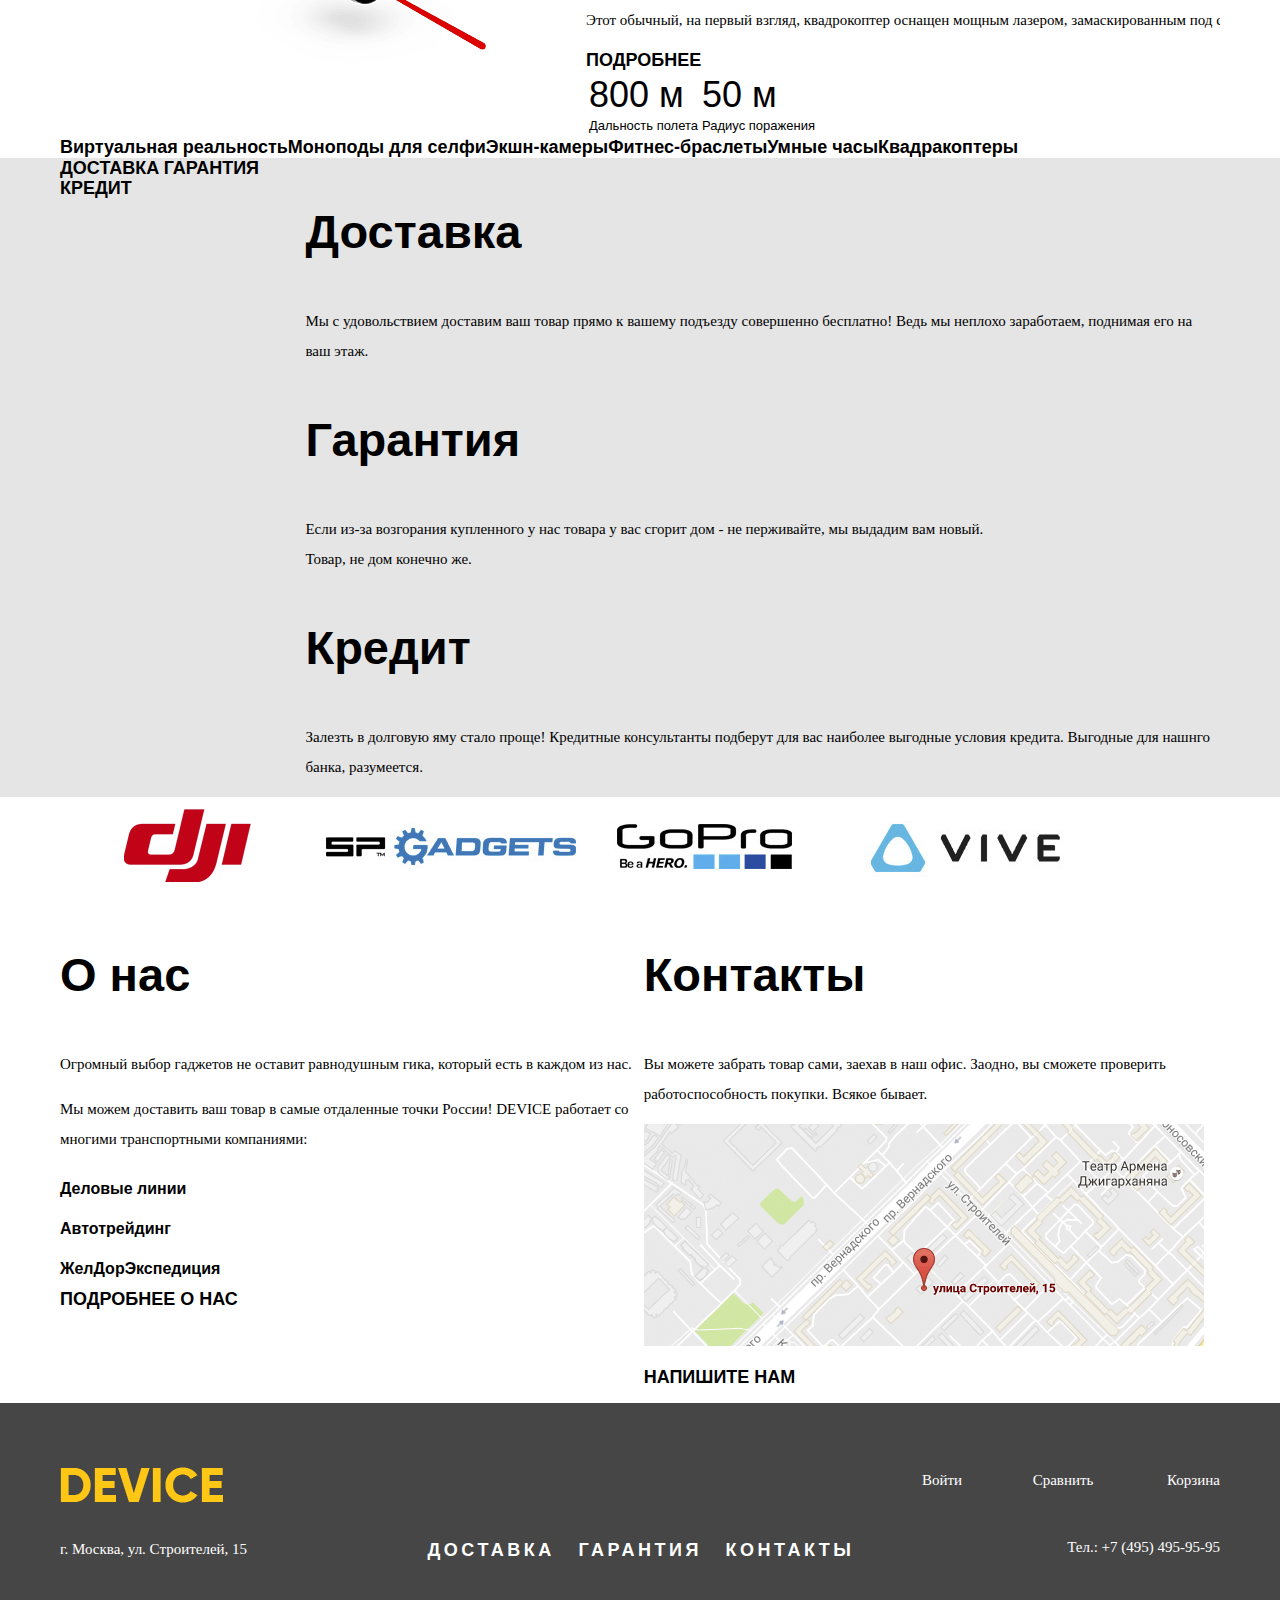
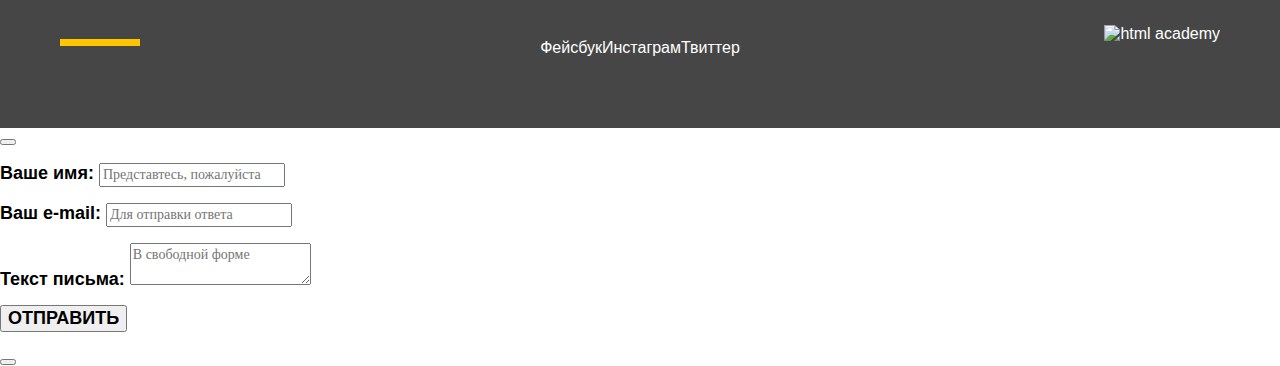
==== commit de88f661: "Завис на сладере" ====
--- a/index.html
+++ b/index.html
@@ -8,24 +8,24 @@
     <link href="css/style.css" rel="stylesheet">
   </head>
   <body>
-    <h1 class="visually-hidden">Device - интернет магазин гаджетов</h1>
     <input type="radio" id="special-btn-1" name="special-toggle" checked>
     <input type="radio" id="special-btn-2" name="special-toggle">
     <input type="radio" id="special-btn-3" name="special-toggle">
     <input type="radio" id="services-btn-1" name="services-toggle" checked>
     <input type="radio" id="services-btn-2" name="services-toggle">
     <input type="radio" id="services-btn-3" name="services-toggle">
-	  <header class="main-header">
-      <a class="header-logo">
+    <h1 class="visually-hidden">Device - интернет магазин гаджетов</h1>
+	  <header class="main-header container">
+      <a class="header-logo index">
         <img src="img/logo-min.png" width="163" height="36" alt="DEVICE">
       </a>
-      <div class="header-row clearfix">
+      <div class="header-row">
         <form class="header-left" action="https://echo.htmlacademy.ru" method="get">
           <label class="search-icon" for="search"><span class="visually-hidden">Поиск по сайту</span></label>
           <input type="search" class="search" id="search" name="search" placeholder="Поиск по сайту">
           <button type="submit" class="search-btn"><span>Найти</span></button>
         </form>
-        <div class="header-right clearfix">
+        <div class="header-right">
           <div class="user-block-main">
             <a href="login.html">Войти</a>
           </div>
@@ -35,11 +35,11 @@
           </div>
         </div>
       </div>
-      <nav class="main-nav clearfix">
+      <nav class="main-nav">
         <ul class="nav-left">
           <li>
             <a class="catalog-goods" href="catalog.html">Каталог товаров</a>
-            <div class="menu clearfix">
+            <div class="menu">
               <ul class="dropdown-col">
                 <li>
                   <a href="virtual.html" class="menu-item">Виртуальная реальность</a>
@@ -67,7 +67,7 @@
             </div>
           </li>
         </ul>
-        <div class="nav-right clearfix">
+        <div class="nav-right">
           <div class="nav-services">
             <a href="#">Доставка</a>
             <a href="#">Гарантия</a>
@@ -76,95 +76,95 @@
         </div>
       </nav>
 	  </header>
-	  <main class="container">
+	  <main class="main-index">
       <article class="slider container">
         <h2 class="visually-hidden">Спецпредложения</h2>
-        <ul class="slider-btn">
-          <li>
+          <div class="slider-btn">
             <label for="special-btn-1"></label>
-          </li>
-          <li>
             <label for="special-btn-2"></label>
-          </li>
-          <li>
             <label for="special-btn-3"></label>
-          </li>
-        </ul>
-        <section class="special-item slider-first clearfix" id="slide-1">
-          <img src="img/slider-1-png-min.png" width="384" height="486" alt="8-ми метровая селфи-палка">
-          <div class="main-description">
-            <span class="number-slide">01</span>
-            <div class="special-caption">
-              Делай селфи,<br> 
-              как Бен Стиллер!
+          </div>
+          <div class="slides">
+					<div class="overflow">
+						<div class="special-items">
+              <section class="special-item slider-first clearfix" id="slide-1">
+                <img src="img/slider-1-png-min.png" width="384" height="486" alt="8-ми метровая селфи-палка">
+                <div class="main-description">
+                  <span class="number-slide">01</span>
+                  <div class="special-caption">
+                    Делай селфи,<br> 
+                    как Бен Стиллер!
+                  </div>
+                  <p>Самая длинная палка для селфи доступна в нашем магазине.</p>
+                  <p>Восемь (Восемь, Карл!) метров длиной и весом всего 5 килограмм.</p>
+                  <a class="btn" href="main-selfie-stick.html">Подробнее</a>
+                  <table class="main-features">
+                    <tr class="main-features-value">
+                      <td>8,5 м</td>
+                      <td>5 кг</td>
+                      <td>Карбон</td>
+                    </tr>
+                    <tr class="main-features-type">
+                      <td>Длина палки</td>
+                      <td>Вес палки</td>
+                      <td>Материал<td>
+                    </tr>
+                  </table>
+                </div>
+              </section>
+              <section class="special-item slider-second clearfix" id="slide-2">
+                <img src="img/slider-2-png-min.png" width="345" height="485" alt="Мотивирующий браслет">
+                <div class="main-description">
+                  <span class="number-slide">02</span>
+                  <div class="special-caption">
+                    Худеем<br>
+                    правильно!
+                  </div>
+                  <p>
+                    Мотивирующие фитнесc-браслеты помогут найти в себе силы
+                    не пропускать занятия и соблюдать диету.
+                  </p>
+                  <a class="btn" href="main-bracelet.html">Подробнее</a>
+                  <table class="main-features">
+                    <tr class="main-features-value">
+                      <td>48 часов</td>
+                    </tr>
+                    <tr class="main-features-type">
+                      <td>Без подзарядки</td>
+                    </tr>
+                  </table>
+                </div>
+              </section>
+              <section class="special-item slider-third clearfix" id="slide-3">
+                <img src="img/slider-3-png-min.png" width="526" height="334" alt="Квадрокоптер">
+                <div class="main-description">
+                  <span class="number-slide">03</span>
+                  <div class="special-caption">
+                    Порхает как бабочка,
+                    жалит как пчела!
+                  </div>
+                  <p>
+                    Этот обычный, на первый взгляд, квадрокоптер оснащен
+                    мощным лазером, замаскированным под стандартную камеру.
+                  </p>
+                  <a class="btn" href="main-quadrocopter.html">Подробнее</a>
+                  <table class="main-features">
+                    <tr class="main-features-value">
+                      <td>800 м</td>
+                      <td>50 м</td>
+                    </tr>
+                    <tr class="main-features-type">
+                      <td>Дальность полета</td>
+                      <td>Радиус поражения</td>
+                    </tr>
+                  </table>
+                </div>
+              </section>
             </div>
-            <p>Самая длинная палка для селфи доступна в нашем магазине.</p>
-            <p>Восемь (Восемь, Карл!) метров длиной и весом всего 5 килограмм.</p>
-            <a class="btn" href="main-selfie-stick.html">Подробнее</a>
-            <table class="main-features">
-              <tr class="main-features-value">
-                <td>8,5 м</td>
-                <td>5 кг</td>
-                <td>Карбон</td>
-              </tr>
-              <tr class="main-features-type">
-                <td>Длина палки</td>
-                <td>Вес палки</td>
-                <td>Материал<td>
-              </tr>
-            </table>
-          </div>
-        </section>
-        <section class="special-item slider-second clearfix" id="slide-2">
-          <img src="img/slider-2-png-min.png" width="345" height="485" alt="Мотивирующий браслет">
-          <div class="main-description">
-            <span class="number-slide">02</span>
-            <div class="special-caption">
-              Худеем<br>
-              правильно!
             </div>
-            <p>
-                Мотивирующие фитнесc-браслеты помогут найти в себе силы
-                не пропускать занятия и соблюдать диету.
-            </p>
-            <a class="btn" href="main-bracelet.html">Подробнее</a>
-            <table class="main-features">
-              <tr class="main-features-value">
-                <td>48 часов</td>
-              </tr>
-              <tr class="main-features-type">
-                <td>Без подзарядки</td>
-              </tr>
-            </table>
-          </div>
-        </section>
-        <section class="special-item slider-third clearfix" id="slide-3">
-          <img src="img/slider-3-png-min.png" width="526" height="334" alt="Квадрокоптер">
-          <div class="main-description">
-            <span class="number-slide">03</span>
-            <div class="special-caption">
-              Порхает как бабочка,
-              жалит как пчела!
-            </div>
-            <p>
-              Этот обычный, на первый взгляд, квадрокоптер оснащен
-            мощным лазером, замаскированным под стандартную камеру.
-            </p>
-            <a class="btn" href="main-quadrocopter.html">Подробнее</a>
-            <table class="main-features">
-              <tr class="main-features-value">
-                <td>800 м</td>
-                <td>50 м</td>
-              </tr>
-              <tr class="main-features-type">
-                <td>Дальность полета</td>
-                <td>Радиус поражения</td>
-              </tr>
-            </table>
-          </div>
-        </section>
+        </div>
       </article>
-      <section class="categories">
+      <section class="categories container">
         <h2 class="visually-hidden">Категории товаров</h2>
         <ul class="categories-items">
           <li><a href="virtual.html"><span>Виртуальная реальность</span></a></li>
@@ -177,39 +177,37 @@
       </section>
       <section class="services">
         <h2 class="visually-hidden">Услуги</h2>
-        <div class="container clearfix">
-          <ul class="services-items">
-            <li>
-              <label class="btn" for="services-btn-1">Доставка</label>
-            </li>
-            <li>
-              <label class="btn" for="services-btn-2">Гарантия</label>
-            </li>
-            <li>
-              <label class="btn" for="services-btn-3">Кредит</label>
-            </li>
-          </ul>
-        <section class="services-item delivery" id="services-delivery">
-            <h3>Доставка</h3>
-            <p>
+        <div class="services-container container">
+          <div class="services-section">
+            <div class="services-items">
+                <label class="btn" for="services-btn-1">Доставка</label>
+                <label class="btn" for="services-btn-2">Гарантия</label>
+                <label class="btn" for="services-btn-3">Кредит</label>
+            </div>
+          </div>
+          <div class="services-section">
+            <section class="services-item delivery" id="services-delivery">
+                <h3>Доставка</h3>
+                <p>
               Мы с удовольствием доставим ваш товар прямо к вашему
               подъезду совершенно бесплатно! Ведь мы неплохо 
               заработаем, поднимая его на ваш этаж.
-            </p>
-        </section>
-        <section class="services-item warranty" id="services-warranty">
-            <h3>Гарантия</h3>
-            <p>
+                </p>
+            </section>
+            <section class="services-item warranty" id="services-warranty">
+                <h3>Гарантия</h3>
+                <p>
               Если из-за возгорания купленного у нас товара у вас сгорит дом - не перживайте, мы выдадим вам новый.<br>
               Товар, не дом конечно же.
-            </p>
-        </section>
-        <section class="services-item credit" id="services-credit">
-            <h3>Кредит</h3>
-            <p>
+                </p>
+            </section>
+            <section class="services-item credit" id="services-credit">
+                <h3>Кредит</h3>
+                <p>
               Залезть в долговую яму стало проще! Кредитные консультанты подберут для вас наиболее выгодные условия кредита. Выгодные для нашнго банка, разумеется.
-            </p>
-        </section>
+                </p>
+            </section>
+          </div>
         </div>
       </section>
       <section class="partners container">
@@ -228,7 +226,7 @@
         </a>
       </section>
       
-      <section class="info container clearfix">
+      <section class="info container">
         <section class="info-about-us">
           <h3>О нас</h3>
           <p class="text-descrirtion">
@@ -262,13 +260,15 @@
         </section>
       </section>
     </main>
-    <footer class="main-footer">
+    <footer class="footer">
       <h2 class="visually-hidden">Ссылки и контакты</h2>
-      <div class="container clearfix">
+      <div class="main-footer container">
         <div class="footer-left">
-          <a class="footer-logo">
-            <img src="img/logo_footer-min.png" width="163" height="36" alt="DEVICE">
-          </a>
+          <div class="footer-logo index">
+            <a class="index">
+              <img src="img/logo_footer-min.png" width="163" height="36" alt="DEVICE">
+            </a>
+          </div>
           <p>
             г. Москва, ул. Строителей, 15
           </p>
@@ -280,9 +280,9 @@
             <a href="contacts.html">Контакты</a>
           </div>
           <div class="footer-social">
-            <a class="social-btn social-btn-fb" href="https://www.facebook.com/"><span class="visually-hidden">Фейсбук</span></a>
-            <a class="social-btn social-btn-inst" href="https://www.instagram.com/"><span class="visually-hidden">Инстаграм</span></a>
-            <a class="social-btn social-btn-tw" href="https://twitter.com/"><span class="visually-hidden">Твиттер</span></a>
+            <a class="social-btn social-btn-fb" href="https://www.facebook.com/"><span>Фейсбук</span></a>
+            <a class="social-btn social-btn-inst" href="https://www.instagram.com/"><span>Инстаграм</span></a>
+            <a class="social-btn social-btn-tw" href="https://twitter.com/"><span>Твиттер</span></a>
           </div>
         </div>
         <div class="footer-right">
--- a/css/style.css
+++ b/css/style.css
@@ -48,7 +48,11 @@
   color: #000000;
 }
 
-/*
+.container {
+    width: 1160px;
+    margin: 0 auto;
+}
+
 .visually-hidden {
   position: absolute;
 	overflow: hidden;
@@ -58,25 +62,84 @@
 	margin: -1px;
 	padding: 0;
 	border: 0;
-}*/
+}
+
+.clearfix::after {
+  content:"";
+  display:table;
+  clear:both;
+}
 
 body>input[type=radio] {
-  display:none
+  display:none;
 }
 
 ul {
+  margin: 0;
+  padding: 0;
   list-style: none;
 }
 
-header {
+.main-header {
+  position: relative;
+  margin-top: 40px;
+  min-height: 265px;
+  padding-top: 34px;
   background-color: #f7e296;
 }
 
+.main-header::after {
+  display: block;
+  position: absolute;
+  content: "";
+  right: 460px;
+  bottom: 65px;
+  width: 100px;
+  height: 7px;
+  background-color: #ffffff;
+}
+
+.catalog-header {
+  position: relative;
+  margin-top: 40px;
+  min-height: 152px;
+  padding-top: 34px;
+  background-color: #f7e296;
+}
+
+.services {
+  background-color: #e5e5e5;
+}
+
+.catalog-items-header {
+  background-color: #ebebeb;
+}
+
+.filter-form {
+  background-color: #eeeeee;
+}
+
+.paginator {
+   background-color: #ebebeb;
+}
+
 footer {
+  padding-top: 54px;
+  padding-bottom: 71px;
+  min-width: 210px;
   background-color: #464646;
 }
 
-
+.footer-logo {
+  padding-bottom: 9px;
+}
+
+.footer-left,
+.footer-right {
+  padding-top: 10px;
+  width: 340px;
+  min-height: 190px;
+}
 /*Стили взаимодействий*/
 
 a:hover {
@@ -85,6 +148,20 @@
 
 a:active {
   color: rgba(0,0,0,0.3);
+}
+
+.categories a:hover {
+  color: #000000;
+}
+
+.categories a:active {
+  color: rgba(0,0,0,0.3);
+}
+
+.header-logo {
+  position: absolute;
+  top: -18px;
+  left: 60px;
 }
 
 .header-logo:hover,
@@ -99,6 +176,13 @@
   opacity: 0.3;
 }
 
+.btn, 
+a,
+button,
+label {
+  cursor: pointer;
+}
+
 footer a:hover {
   color: rgba(255,255,255,0.6);
 }
@@ -107,8 +191,13 @@
   color: rgba(255,255,255,0.3);
 }
 
-
-/*Общие текстовые стили и стили глвной страницы*/
+.index:hover,
+.index:active {
+  opacity: 1;
+  cursor: default;
+}
+
+/*Общие текстовые стили и стили главной страницы*/
 
 .write-us input[type=text],
 textarea {
@@ -214,6 +303,10 @@
   color: rgba(0,0,0,0.1);
 }
 
+.breadcrumbs a:nth-child(3) {
+  cursor: default;
+}
+
 .catalog-caption {
   font-size: 16px;
   font-weight: bold;
@@ -230,7 +323,7 @@
 .catalog-sorting-type a:nth-child(1):hover,
 .catalog-sorting-type a:nth-child(1):active {
   color: #000000;
-  cursor: text;
+  cursor: default;
 }
 
 
@@ -280,11 +373,26 @@
   text-transform: uppercase;
 }
 
+.paginator a.prev:hover,
+.paginator a.next:hover {
+  color: #000000;
+}
+
+.paginator a.prev:active,
+.paginator a.next:active {
+  color: rgba(0,0,0,0.3);
+}
+
 .paginator a:nth-child(3),
 .paginator a:nth-child(4) {
   color: rgba(0,0,0,0.3);
 }
 
+.paginator a:nth-child(2):hover,
+.paginator a:nth-child(2):active {
+  color: #000000;
+}
+
 .paginator a:nth-child(3):hover,
 .paginator a:nth-child(4):hover {
   color: rgba(0,0,0,0.6);
@@ -293,4 +401,282 @@
 .paginator a:nth-child(3):active,
 .paginator a:nth-child(4):active {
   color: #000000;
+}
+
+/*Сетки*/
+
+.header-row {
+  display: flex;
+  justify-content: space-between;
+  margin-left: 60px;
+  margin-right: 60px;
+  margin-bottom: 36px;
+}
+
+.header-right,
+.nav-right {
+  display: flex;
+  min-width: 500px;
+  justify-content: space-between;
+}
+
+.compare-cart {
+  display: flex;
+  min-width: 220px;
+  justify-content: space-between;
+}
+
+.main-nav {
+  display: flex;
+  justify-content: space-between;
+  margin-left: 60px;
+  margin-right: 60px;
+}
+
+.menu {
+  display: flex;
+}
+
+.categories-items {
+  display: flex;
+}
+
+.special-item {
+  display: flex;
+}
+
+.services-container {
+  display: flex;
+}
+.partners {
+  display: flex;
+}
+
+.info {
+  display: flex;
+}
+
+.main-footer {
+  display: flex;
+  justify-content: space-between;
+}
+
+.footer-right {
+  display: flex;
+  flex-direction: column;
+  align-items: flex-end;
+  padding-top: 5px;
+}
+
+.footer-user-block {
+  display: flex;
+  justify-content: space-between;
+  width: 100%;
+  min-height: 30px;
+}
+
+.footer-user-block a:not(:first-child) {
+  position: relative;
+  margin-left: 35px;
+}
+
+.footer-user-block a {
+  padding-left: 25px;
+}
+
+.footer-user-block a:first-child {
+  padding-left: 42px;
+}
+
+.footer-user-block a:last-child {
+  padding-left: 28px;
+}
+
+.footer-center {
+  display: flex;
+  flex-direction: column;
+  justify-content: space-between;
+  margin-top: 83px;
+  width: 439px;
+}
+
+.footer-links {
+  display: flex;
+  justify-content: space-between;
+  margin-left: 7px;
+  margin-right: 5px; 
+  text-transform: uppercase;
+  letter-spacing: 3.5px;
+}
+
+.footer-social {
+  display: flex;
+  justify-content: center;
+}
+
+.footer-left p {
+  margin-top: 17px;
+}
+
+.telephone {
+  margin-top: 34px;
+}
+
+.copyright {
+  margin-top: 63px;
+}
+
+.footer-left {
+  position: relative;
+}
+
+.footer-left::after {
+  content: "";
+  display: block;
+  position: absolute;
+  top: 182px;
+  left: 0;
+  width: 80px;
+  height: 7px;
+  background-color: #ffc600;
+}
+
+.partners {
+  display: flex;
+}
+
+.header-right {
+  margin-top: 7px;
+}
+
+.header-left {
+  margin: 0;
+  padding: 1px 1px 1px 40px;
+  margin-top: 7px;
+}
+
+.user-block-main a {
+  margin-left: 26px;
+}
+
+.compare-cart a{
+  margin-left: 35px;
+  padding-left: 26px;
+}
+
+.catalog-goods,
+.nav-services a,
+.nav-contacts {
+  letter-spacing: 3.5px;
+}
+
+.user-block-main .exit-button {
+  margin: 0;
+  padding: 0;
+  margin-left: 14px;
+}
+
+.nav-services a:last-child {
+  margin-left: 30px;
+}
+
+.nav-contacts {
+  margin-right: -2px;
+}
+
+.nav-left {
+  position: relative;
+}
+
+.nav-left .menu {
+  display: none;
+  position: absolute;
+  top: 20px;
+  left: -60px;
+  padding-top: 23px; 
+  width: 1160px;
+  min-height: 141px;
+  background-color: #f7e296;
+  z-index: 10;
+}
+
+.nav-left .menu .dropdown-col {
+  width: 200px;
+}
+
+.nav-left .menu .dropdown-col:first-of-type {
+  margin-left: 60px;
+  margin-right: 40px;
+}
+
+.nav-left > li:hover .menu {
+  display: flex;
+}
+
+/*Слайдер*/
+
+.slider {
+  position:relative;
+  min-height:495px
+}
+
+.overflow {
+	width: 1160px;
+	overflow: hidden;
+}
+
+.slides .special-items {
+	width: 3480px;
+}
+
+.slides .special-item {
+	width: inherit;
+	float: left;
+}
+
+#special-btn-1:checked ~ .slides .special-items {
+	margin-left: 0;
+}
+
+#special-btn-2:checked ~ .slides .special-items {
+	margin-left: -1160px;
+}
+
+#special-btn-3:checked ~ .slides .special-items {
+	margin-left: -2320px;
+}
+
+label { 
+	cursor: pointer;
+}
+
+.slider-btn { 
+  position: absolute;
+}
+
+.slider-btn label {
+  display: inline-block;
+  width: 5px;
+	height: 5px;
+	border-radius: 50%;
+  border: 2px solid white;
+  box-shadow: 0 0 0 1px black;
+}
+
+.slider-btn label:not(:first-child) {
+  margin-left: 23px;
+}
+
+.slider-btn label:hover {
+	opacity: 0.6;
+}
+
+.slider-btn label:active {
+	opacity: 0.3;
+}
+
+#special-btn-1:checked ~ .slider-btn lebel:nth-child(1),
+#special-btn-2:checked ~ .slider-btn lebel:nth-child(2),
+#special-btn-3:checked ~ .slider-btn lebel:nth-child(3) {
+  box-shadow: inset 0 0 0 1px black;
 }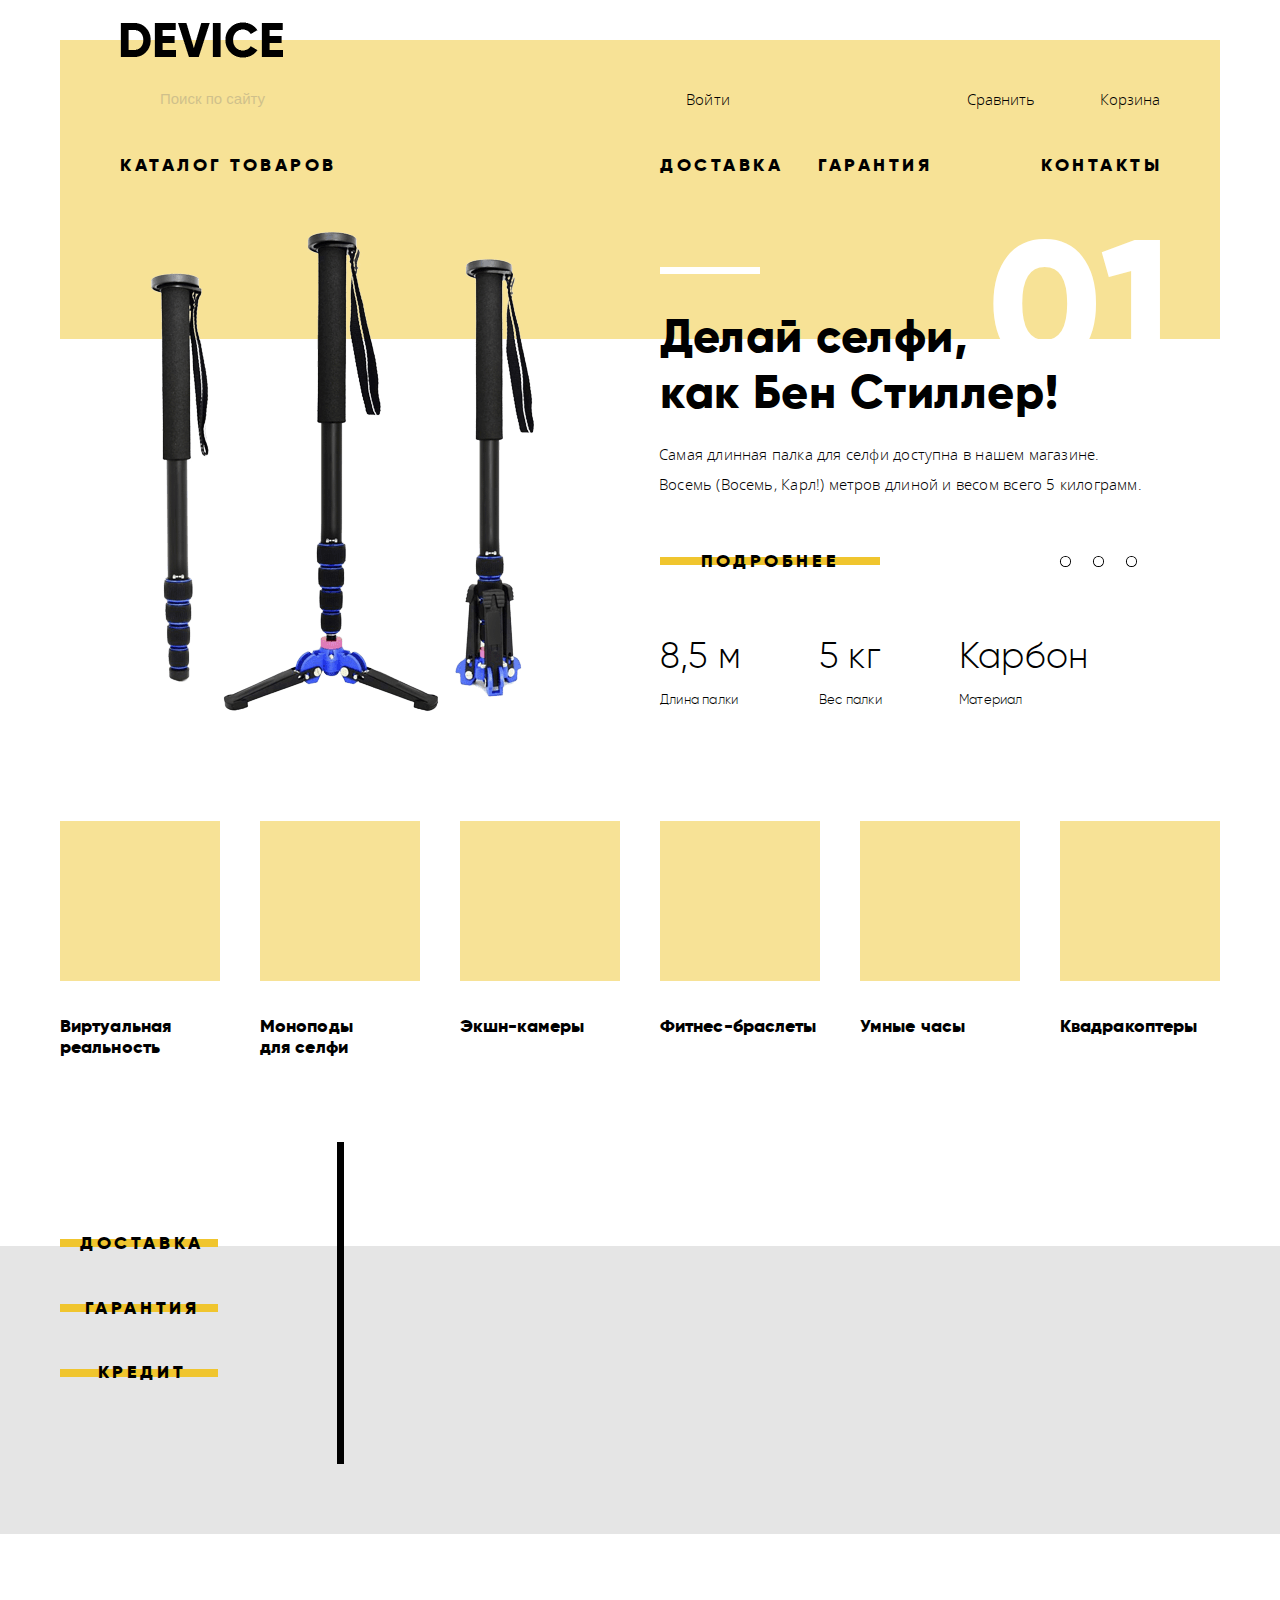
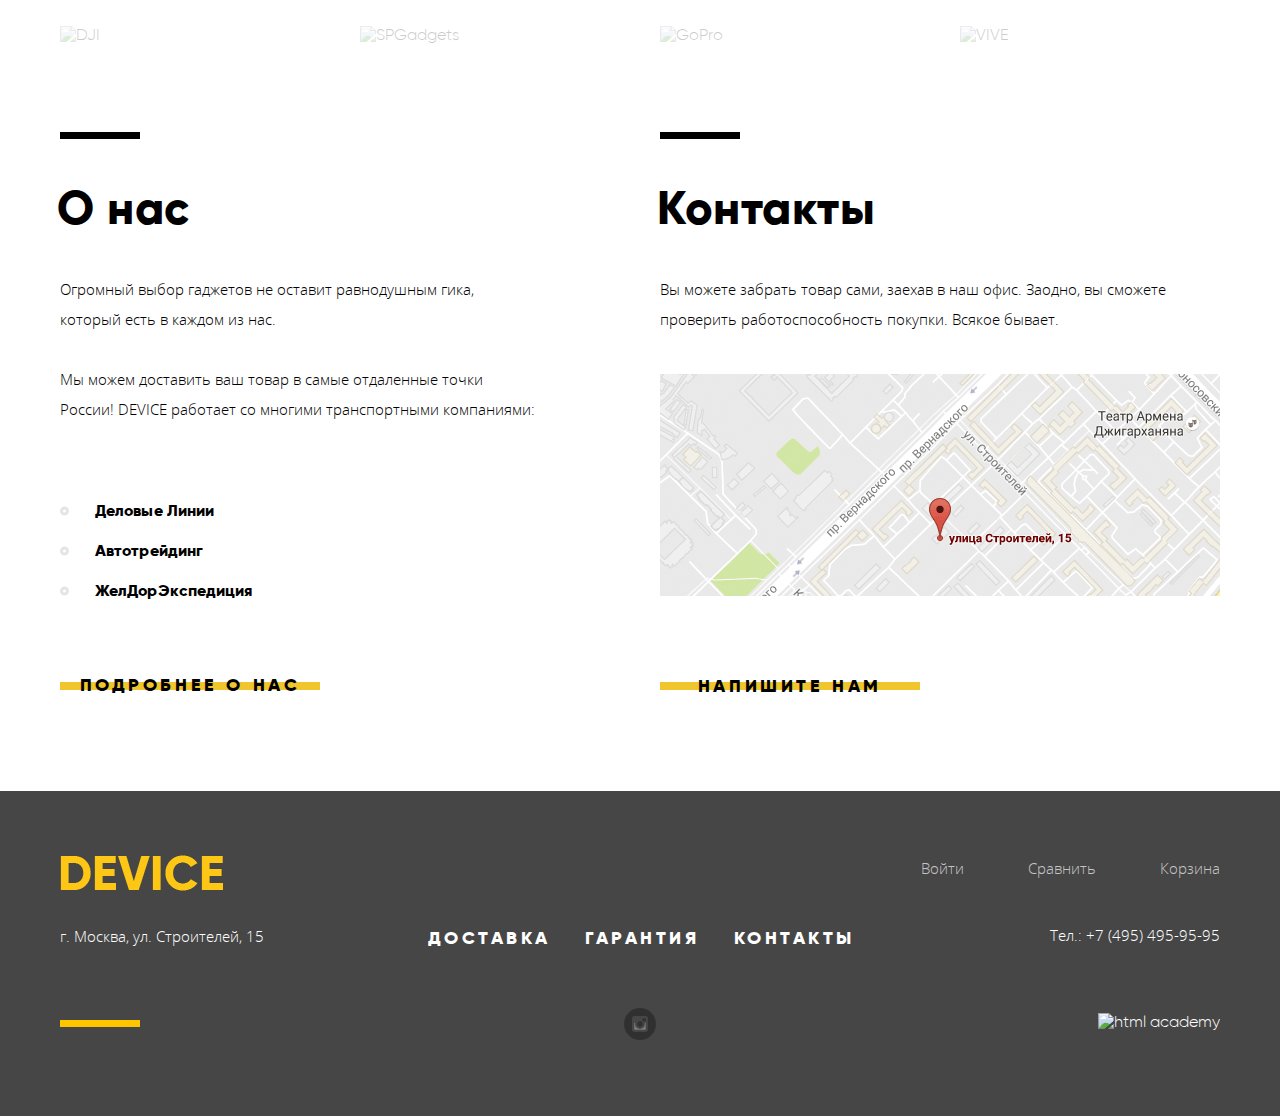
==== commit f4783a05: "Добавил размеры лого академии" ====
--- a/index.html
+++ b/index.html
@@ -1,19 +1,12 @@
 <!DOCTYPE html>
 <html lang="ru">
-  
   <head>
     <meta charset="utf-8">
     <title>DEVICE - интернет магазин гаджетов</title>
-     <link href="css/normalize.css" rel="stylesheet">
+    <link href="css/normalize.css" rel="stylesheet">
     <link href="css/style.css" rel="stylesheet">
-  </head>
+  </head> 
   <body>
-    <input type="radio" id="special-btn-1" name="special-toggle" checked>
-    <input type="radio" id="special-btn-2" name="special-toggle">
-    <input type="radio" id="special-btn-3" name="special-toggle">
-    <input type="radio" id="services-btn-1" name="services-toggle" checked>
-    <input type="radio" id="services-btn-2" name="services-toggle">
-    <input type="radio" id="services-btn-3" name="services-toggle">
     <h1 class="visually-hidden">Device - интернет магазин гаджетов</h1>
 	  <header class="main-header container">
       <a class="header-logo index">
@@ -23,7 +16,7 @@
         <form class="header-left" action="https://echo.htmlacademy.ru" method="get">
           <label class="search-icon" for="search"><span class="visually-hidden">Поиск по сайту</span></label>
           <input type="search" class="search" id="search" name="search" placeholder="Поиск по сайту">
-          <button type="submit" class="search-btn"><span>Найти</span></button>
+          <button type="submit" class="search-btn">Найти</button>
         </form>
         <div class="header-right">
           <div class="user-block-main">
@@ -37,31 +30,31 @@
       </div>
       <nav class="main-nav">
         <ul class="nav-left">
-          <li>
-            <a class="catalog-goods" href="catalog.html">Каталог товаров</a>
+          <li class="li-one">
+            <a class="catalog-goods plus" href="catalog.html">Каталог товаров</a>
             <div class="menu">
               <ul class="dropdown-col">
                 <li>
-                  <a href="virtual.html" class="menu-item">Виртуальная реальность</a>
-                </li>
-                <li>
-                  <a href="monopods.html" class="menu-item">Моноподы для селфи</a>
-                </li>
-                <li>
-                  <a href="cameras.html" class="menu-item">Экшн-камеры</a>
+                  <a href="#" class="menu-item">Виртуальная реальность</a>
+                </li>
+                <li>
+                  <a href="#" class="menu-item">Моноподы для селфи</a>
+                </li>
+                <li>
+                  <a href="#" class="menu-item">Экшн-камеры</a>
                 </li>
               </ul>
               <ul class="dropdown-col">
                 <li>
-                  <a href="bracelets.html" class="menu-item">Фитнесс-браслеты</a>
-                </li>
-                <li>
-                  <a href="clocks.html" class="menu-item">Умные часы</a>
+                  <a href="#" class="menu-item">Фитнес-браслеты</a>
+                </li>
+                <li>
+                  <a href="#" class="menu-item">Умные часы</a>
                 </li>
               </ul>
               <ul class="dropdown-col">
                 <li>
-                  <a href="quadrocopters.html" class="menu-item">Квадрокоптеры</a>
+                  <a href="#" class="menu-item">Квадрокоптеры</a>
                 </li>
               </ul>
             </div>
@@ -72,22 +65,27 @@
             <a href="#">Доставка</a>
             <a href="#">Гарантия</a>
           </div>
-          <a class="nav-contacts" href="#">Контакты</a>
+          <div class="nav-contacts">
+            <a href="#">Контакты</a>
+          </div>
         </div>
       </nav>
 	  </header>
 	  <main class="main-index">
       <article class="slider container">
         <h2 class="visually-hidden">Спецпредложения</h2>
-          <div class="slider-btn">
-            <label for="special-btn-1"></label>
-            <label for="special-btn-2"></label>
-            <label for="special-btn-3"></label>
-          </div>
-          <div class="slides">
+        <input class="visually-hidden"  type="radio" id="special-btn-1" name="special-toggle" checked>
+        <input class="visually-hidden"  type="radio" id="special-btn-2" name="special-toggle">
+        <input class="visually-hidden"  type="radio" id="special-btn-3" name="special-toggle">
+        <div class="slider-btn">
+          <label for="special-btn-1" id="btn-1" tabindex="0"></label>
+          <label for="special-btn-2" id="btn-2" tabindex="0"></label>
+          <label for="special-btn-3" id="btn-3" tabindex="0"></label>
+        </div>
+        <div class="slides">
 					<div class="overflow">
-						<div class="special-items">
-              <section class="special-item slider-first clearfix" id="slide-1">
+				    <div class="special-items">
+              <section class="special-item slider-first" id="slide-1">
                 <img src="img/slider-1-png-min.png" width="384" height="486" alt="8-ми метровая селфи-палка">
                 <div class="main-description">
                   <span class="number-slide">01</span>
@@ -95,13 +93,13 @@
                     Делай селфи,<br> 
                     как Бен Стиллер!
                   </div>
-                  <p>Самая длинная палка для селфи доступна в нашем магазине.</p>
+                  <p class="first">Самая длинная палка для селфи доступна в нашем магазине.</p>
                   <p>Восемь (Восемь, Карл!) метров длиной и весом всего 5 килограмм.</p>
-                  <a class="btn" href="main-selfie-stick.html">Подробнее</a>
+                  <a class="btn" href="#">Подробнее</a>
                   <table class="main-features">
                     <tr class="main-features-value">
                       <td>8,5 м</td>
-                      <td>5 кг</td>
+                      <td class="carbon">5 кг</td>
                       <td>Карбон</td>
                     </tr>
                     <tr class="main-features-type">
@@ -112,7 +110,7 @@
                   </table>
                 </div>
               </section>
-              <section class="special-item slider-second clearfix" id="slide-2">
+              <section class="special-item slider-second" id="slide-2">
                 <img src="img/slider-2-png-min.png" width="345" height="485" alt="Мотивирующий браслет">
                 <div class="main-description">
                   <span class="number-slide">02</span>
@@ -121,10 +119,10 @@
                     правильно!
                   </div>
                   <p>
-                    Мотивирующие фитнесc-браслеты помогут найти в себе силы
+                    Мотивирующие фитнес-браслеты помогут найти в себе силы &nbsp;&nbsp;&nbsp;&nbsp;
                     не пропускать занятия и соблюдать диету.
                   </p>
-                  <a class="btn" href="main-bracelet.html">Подробнее</a>
+                  <a class="btn" href="#">Подробнее</a>
                   <table class="main-features">
                     <tr class="main-features-value">
                       <td>48 часов</td>
@@ -135,7 +133,7 @@
                   </table>
                 </div>
               </section>
-              <section class="special-item slider-third clearfix" id="slide-3">
+              <section class="special-item slider-third" id="slide-3">
                 <img src="img/slider-3-png-min.png" width="526" height="334" alt="Квадрокоптер">
                 <div class="main-description">
                   <span class="number-slide">03</span>
@@ -144,10 +142,10 @@
                     жалит как пчела!
                   </div>
                   <p>
-                    Этот обычный, на первый взгляд, квадрокоптер оснащен
+                    Этот обычный, на первый взгляд, квадрокоптер оснащен&nbsp;
                     мощным лазером, замаскированным под стандартную камеру.
                   </p>
-                  <a class="btn" href="main-quadrocopter.html">Подробнее</a>
+                  <a class="btn" href="#">Подробнее</a>
                   <table class="main-features">
                     <tr class="main-features-value">
                       <td>800 м</td>
@@ -161,50 +159,69 @@
                 </div>
               </section>
             </div>
-            </div>
+          </div>
         </div>
       </article>
       <section class="categories container">
         <h2 class="visually-hidden">Категории товаров</h2>
         <ul class="categories-items">
-          <li><a href="virtual.html"><span>Виртуальная реальность</span></a></li>
-          <li><a href="monopods.html"><span>Моноподы для селфи</span></a></li>
-          <li><a href="cameras.html"><span>Экшн-камеры</span></a></li>
-          <li><a href="bracelets.html"><span>Фитнес-браслеты</span></a></li>
-          <li><a href="clocks.html"><span>Умные часы</span></a></li>
-          <li><a href="quadrocopters.html"><span>Квадракоптеры</span></a></li>
+          <li>
+            <a class="virtual categories-item" href="#"><span>Виртуальная реальность</span></a>
+          </li>
+          <li>
+            <a class="monopods categories-item" href="#"><span>Моноподы<br>для селфи</span></a>
+          </li>
+          <li>
+            <a class="cameras categories-item" href="#"><span>Экшн-камеры</span></a>
+          </li>
+          <li>
+            <a class="bracelets categories-item" href="#"><span>Фитнес-браслеты</span></a>
+          </li>
+          <li>
+            <a class="clocks categories-item" href="#"><span>Умные часы</span></a>
+          </li>
+          <li>
+            <a class="quadrocopters categories-item" href="#"><span>Квадракоптеры</span></a>
+          </li>
         </ul>
       </section>
       <section class="services">
         <h2 class="visually-hidden">Услуги</h2>
         <div class="services-container container">
-          <div class="services-section">
-            <div class="services-items">
-                <label class="btn" for="services-btn-1">Доставка</label>
-                <label class="btn" for="services-btn-2">Гарантия</label>
-                <label class="btn" for="services-btn-3">Кредит</label>
-            </div>
-          </div>
+          <input class="visually-hidden"  type="radio" id="services-btn-1" name="services-toggle" checked>
+          <input class="visually-hidden"  type="radio" id="services-btn-2" name="services-toggle">
+          <input class="visually-hidden"  type="radio" id="services-btn-3" name="services-toggle">
+          <ul class="services-btn">
+            <li>
+              <label class="services-label-1" for="services-btn-1" id="btn-4" tabindex="0">Доставка</label>
+            </li>
+            <li>
+              <label class="services-label-2" for="services-btn-2" id="btn-5" tabindex="0">Гарантия</label>
+            </li>
+            <li>
+              <label class="services-label-3" for="services-btn-3" id="btn-6" tabindex="0">Кредит</label>
+            </li>
+          </ul>
           <div class="services-section">
             <section class="services-item delivery" id="services-delivery">
                 <h3>Доставка</h3>
                 <p>
-              Мы с удовольствием доставим ваш товар прямо к вашему
-              подъезду совершенно бесплатно! Ведь мы неплохо 
-              заработаем, поднимая его на ваш этаж.
+                  Мы с удовольствием доставим ваш товар прямо к вашему
+                  подъезду совершенно бесплатно! Ведь мы неплохо 
+                  заработаем, поднимая его на ваш этаж.
                 </p>
             </section>
             <section class="services-item warranty" id="services-warranty">
                 <h3>Гарантия</h3>
                 <p>
-              Если из-за возгорания купленного у нас товара у вас сгорит дом - не перживайте, мы выдадим вам новый.<br>
-              Товар, не дом конечно же.
+                  Если из-за возгорания купленного у нас товара у вас сгорит дом - не перживайте, мы выдадим вам новый.<br>
+                  Товар, не дом конечно же.
                 </p>
             </section>
             <section class="services-item credit" id="services-credit">
                 <h3>Кредит</h3>
                 <p>
-              Залезть в долговую яму стало проще! Кредитные консультанты подберут для вас наиболее выгодные условия кредита. Выгодные для нашнго банка, разумеется.
+                  Залезть в долговую яму стало проще! Кредитные консультанты подберут для вас наиболее выгодные условия кредита. Выгодные для нашнго банка, разумеется.
                 </p>
             </section>
           </div>
@@ -212,32 +229,35 @@
       </section>
       <section class="partners container">
         <h2 class="visually-hidden">Наши партнеры</h2>
-        <a class="partner-link" href="http://www.dji.com/">
+        <a class="partner-link" href="#">
+          <img src="img/logo-1-2-min.png" width="260" height="100" alt="DJI">
           <img src="img/logo-1-min.png" width="260" height="100" alt="DJI">
         </a>
-        <a class="partner-link" href="http://www.sp-gadgets.com/">
+        <a class="partner-link" href="#">
+          <img src="img/logo-2-2-min.png" width="260" height="100" alt="SPGadgets">
           <img src="img/logo-2-min.png" width="260" height="100" alt="SPGadgets">
         </a>
-        <a class="partner-link" href="http://gopro.ru/">
+        <a class="partner-link" href="#">
+          <img src="img/logo-3-2-min.png" width="260" height="100" alt="GoPro">
           <img src="img/logo-3-min.png" width="260" height="100" alt="GoPro">
         </a>
-        <a class="partner-link" href="https://www.htcvive.com/">
+        <a class="partner-link" href="#">
+          <img src="img/logo-4-2-min.png" width="260" height="100" alt="VIVE">
           <img src="img/logo-4-min.png" width="260" height="100" alt="VIVE">
         </a>
       </section>
-      
       <section class="info container">
         <section class="info-about-us">
           <h3>О нас</h3>
           <p class="text-descrirtion">
-            Огромный выбор гаджетов не оставит равнодушным гика, который есть в каждом из нас.
+            Огромный выбор гаджетов не оставит равнодушным гика, &nbsp;&nbsp;&nbsp; который есть в каждом из нас.
           </p>
           <p class="text-descrirtion">
-            Мы можем доставить ваш товар в самые отдаленные точки России! DEVICE работает со многими транспортными компаниями:
+            Мы можем доставить ваш товар в самые отдаленные точки &nbsp;&nbsp;&nbsp; России! DEVICE работает со многими транспортными компаниями:
           </p>
           <ul class="transport-company">
             <li>
-              <b>Деловые линии</b>
+              <b>Деловые Линии</b>
             </li>
             <li>
               <b>Автотрейдинг</b>
@@ -246,16 +266,18 @@
               <b>ЖелДорЭкспедиция</b>
             </li>
           </ul>
-          <a class="btn" href="about-us.html">Подробнее о нас</a>
+          <a class="btn" href="#">Подробнее о нас</a>
         </section>
         <section class="info-contacts">
           <h3>Контакты</h3>
           <p class="text-descrirtion">
             Вы можете забрать товар сами, заехав в наш офис. Заодно, вы сможете проверить работоспособность покупки. Всякое бывает.
           </p>
-          <img src="img/map-jpg-min.png" width="560" height="222" alt="Мы находимся по адресу: г. Москва, ул. Строителей, 15">
+          <a class="map" href="map.html">
+            <img src="img/map-jpg-min.png" width="560" height="222" alt="Мы находимся по адресу: г. Москва, ул. Строителей, 15">
+          </a>
           <p>
-            <a class="btn" href="write-us.html">Напишите нам</a>
+            <a class="btn write-us-btn" href="write-us.html">Напишите нам</a>
           </p>
         </section>
       </section>
@@ -269,69 +291,74 @@
               <img src="img/logo_footer-min.png" width="163" height="36" alt="DEVICE">
             </a>
           </div>
-          <p>
+          <p class="footer-p-index">
             г. Москва, ул. Строителей, 15
           </p>
         </div>
         <div class="footer-center">
           <div class="footer-links">
-            <a href="delivery.html">Доставка</a>
-            <a href="warranty.html">Гарантия</a>
-            <a href="contacts.html">Контакты</a>
+            <a href="#">Доставка</a>
+            <a href="#">Гарантия</a>
+            <a href="#">Контакты</a>
           </div>
           <div class="footer-social">
-            <a class="social-btn social-btn-fb" href="https://www.facebook.com/"><span>Фейсбук</span></a>
-            <a class="social-btn social-btn-inst" href="https://www.instagram.com/"><span>Инстаграм</span></a>
-            <a class="social-btn social-btn-tw" href="https://twitter.com/"><span>Твиттер</span></a>
+            <a class="social-btn social-btn-fb" href="#"><span class="visually-hidden">Фейсбук</span></a>
+            <a class="social-btn social-btn-inst" href="#"><span class="visually-hidden">Инстаграм</span></a>
+            <a class="social-btn social-btn-tw" href="#"><span class="visually-hidden">Твиттер</span></a>
           </div>
         </div>
         <div class="footer-right">
           <div class="footer-user-block">
-            <a class="footer-login" href="login.html">Войти</a>
-            <a class="footer-compare" href="compare.html">Сравнить</a>
-            <a class="footer-basket" href="basket.html">Корзина</a>
+            <a class="footer-login" href="#">Войти</a>
+            <a class="footer-compare" href="#">Сравнить</a>
+            <a class="footer-cart" href="#">Корзина</a>
           </div>
           <div class="telephone">
-            Тел.: +7 (495) 495-95-95
+            <a class="telephone-number" href="tel:+7(495)4959595">Тел.: +7 (495) 495-95-95</a>
           </div>
           <div class="copyright">
-            <a href="https://htmlacademy.ru/intensive/htmlcss">
-              <img src="img/logo-html.svg" alt="html academy">
+            <a class="copyright-logo" href="https://htmlacademy.ru/intensive/htmlcss" target="_blank">
+              <img src="img/logo-html.svg" width="27" height="34" alt="html academy">
             </a>
           </div>
         </div>
       </div>
     </footer>
- 
-    <div class="write-us">
+    <section class="write-us">
       <button class="close" type="button"><span class="visually-hidden">Закрыть</span></button>
-      <form class="write-us" action="https://echo.htmlacademy.ru" method="post">
-        <p>
-          <label class="write-us-name">
-           Ваше имя:
-            <input type="text" name="name" placeholder="Представтесь, пожалуйста">
-          </label>
-        </p>
-        <p>
-          <label class="write-us-email">
-            Ваш e-mail:
-            <input type="text" name="email" placeholder="Для отправки ответа">
-          </label>
-        </p>
-        <p>
-        <label class="write-us-letter">
-          Текст письма:
-          <textarea name="letter" placeholder="В свободной форме"></textarea>
-        </label>
-        </p>
-        <p>
-        <button class="btn" type="submit">Отправить</button>
-        </p>
+      <form class="write-us-form" action="https://echo.htmlacademy.ru" method="post">
+        <div class="identifiers">
+          <div class="input-container">
+            <label for="name" class="write-us-name">Ваше имя:</label>
+            <p>
+              <input class="form-name" type="text" id="name" name="name" placeholder="Представтесь, пожалуйста">
+            </p>
+          </div>
+          <div class="input-container">
+            <label for="email" class="write-us-email">Ваш e-mail:</label>
+            <p>
+              <input class="form-email" type="text" id="email" name="email" placeholder="Для отправки ответа">
+            </p>
+          </div>
+        </div>
+        <div class="letter">
+          <div class="input-container">
+            <label for="letter" class="write-us-letter">Текст письма:</label>
+            <p>
+              <textarea class="form-letter" id="letter" name="letter" placeholder="В свободной форме"></textarea>
+            </p>
+          </div>
+          <p>
+          <button class="btn" type="submit">Отправить</button>
+          </p>
+        </div>
       </form>
-    </div>
-    <div class="map">
-      <button class="close" type="button"><span class="visually-hidden">Закрыть</span></button>
-    </div>
-   <script type="text/javascript" charset="utf-8" async src="js/"></script>
+    </section >
+    <section  class="modal-map">
+        <button class="close" type="button"><span class="visually-hidden">Закрыть</span></button>
+        <iframe src="https://www.google.com/maps/embed?pb=!1m18!1m12!1m3!1d2249.112548877994!2d37.52742931615179!3d55.68703098053587!2m3!1f0!2f0!3f0!3m2!1i1024!2i768!4f13.1!3m3!1m2!1s0x46b54cf65f5c8955%3A0x694710ccd55501e!2z0YPQuy4g0KHRgtGA0L7QuNGC0LXQu9C10LksIDE1LCDQnNC-0YHQutCy0LAsIDExOTMxMQ!5e0!3m2!1sru!2sru!4v1504138428635" width="960" height="560" style="border:0" allowfullscreen></iframe>
+    </section >
+    <div class="modal-overlay"></div>
+   <script src="js/script.js"></script>
   </body>
 </html>--- a/css/style.css
+++ b/css/style.css
@@ -4,7 +4,7 @@
   font-family: "Gilroy";
   src: 
     local("Gilroy"),
-    url("fonts/gilroyextrabold.woff");
+    url("../fonts/gilroyextrabold.woff");
   font-weight: bold;
   font-style: normal;
 }
@@ -13,8 +13,8 @@
   font-family: "Gilroy";
   src: 
     local("Gilroy"),
-    url("fonts/gilroylight.woff");
-  font-weight: lighter;
+    url("../fonts/gilroylight.woff");
+  font-weight: 300;
   font-style: normal;
 }
 
@@ -22,7 +22,7 @@
   font-family: "Open Sans";
   src: 
     local("Open Sans"),
-    url("fonts/opensans.woff");
+    url("../fonts/opensans.woff");
   font-weight: normal;
   font-style: normal;
 }
@@ -31,10 +31,11 @@
   font-family: "Open Sans";
   src: 
     local("Open Sans"),
-    url("fonts/opensanslight.woff");
-  font-weight: lighter;
+    url("../fonts/opensanslight.woff");
+  font-weight: 300;
   font-style: normal;
 }
+
 
 
 /*Глобальные стили*/
@@ -44,41 +45,57 @@
   padding: 0;
   min-width: 1240px;
   font-family: "Gilroy", "Arial", sans-serif;
-  font-weight: lighter;
-  color: #000000;
+  font-weight: 300;
+  color: #000;
+  word-wrap: break-word;
 }
 
 .container {
-    width: 1160px;
-    margin: 0 auto;
+  width: 1160px;
+  margin: 0 auto;
 }
 
 .visually-hidden {
   position: absolute;
-	overflow: hidden;
-	clip: rect(0 0 0 0);
-	height: 1px;
-	width: 1px;
-	margin: -1px;
-	padding: 0;
-	border: 0;
-}
-
-.clearfix::after {
-  content:"";
-  display:table;
-  clear:both;
-}
-
-body>input[type=radio] {
-  display:none;
+  overflow: hidden;
+  clip: rect(0 0 0 0);
+  height: 1px;
+  width: 1px;
+  margin: -1px;
+  padding: 0;
+  border: 0;
+}
+
+body > input[type=radio] {
+  display: none;
 }
 
 ul {
   margin: 0;
   padding: 0;
-  list-style: none;
-}
+  border: 0;
+}
+
+img {
+  max-width: 100%;
+  height: auto;
+}
+
+.btn, 
+a,
+button,
+label {
+  cursor: pointer;
+}
+
+/*Переключатели*/
+
+body > input[type=radio] {
+  display: none;
+}
+
+
+/*Хедер*/
 
 .main-header {
   position: relative;
@@ -96,7 +113,7 @@
   bottom: 65px;
   width: 100px;
   height: 7px;
-  background-color: #ffffff;
+  background-color: #fff;
 }
 
 .catalog-header {
@@ -107,16 +124,67 @@
   background-color: #f7e296;
 }
 
+.header-logo {
+  position: absolute;
+  top: -18px;
+  left: 60px;
+}
+
+.header-logo:hover,
+.catalog-logo:hover,
+.footer-logo:hover,
+.copyright:hover {
+  opacity: 0.6;
+}
+
+.header-logo:active,
+.catalog-logo:active,
+.footer-logo:active,
+.copyright:active {
+  opacity: 0.3;
+}
+
+.index:hover,
+.index:active {
+  opacity: 1;
+  cursor: default;
+}
+
+.main-header .li-one:hover {
+  z-index: 1;
+}
+
+.nav-left > li:hover .menu,
+.nav-left > li:focus .menu {
+  display: -webkit-box;
+  display: -ms-flexbox;
+  display: flex;
+  z-index: 5;
+}
+
+
+
 .services {
+  display: -webkit-box;
+  display: -ms-flexbox;
+  display: flex;
+  min-height: 288px;
+  margin-bottom: 92px;
   background-color: #e5e5e5;
 }
 
 .catalog-items-header {
-  background-color: #ebebeb;
-}
-
-.filter-form {
-  background-color: #eeeeee;
+  background: -webkit-gradient(linear,left top, right top,from(#dbdbdb),color-stop(50%, #dbdbdb),color-stop(50%, #ebebeb),to(#ebebeb));
+  background: -webkit-linear-gradient(left,#dbdbdb 0%,#dbdbdb 50%,#ebebeb 50%,#ebebeb 100%);
+  background: -o-linear-gradient(left,#dbdbdb 0%,#dbdbdb 50%,#ebebeb 50%,#ebebeb 100%);
+  background: linear-gradient(to right,#dbdbdb 0%,#dbdbdb 50%,#ebebeb 50%,#ebebeb 100%);
+}
+
+.content-wrapper {
+  background: -webkit-gradient(linear,left top, right top,from(#efefef),color-stop(50%, #efefef),color-stop(50%, #fff),to(#fff));
+  background: -webkit-linear-gradient(left,#efefef 0%,#efefef 50%,#fff 50%,#fff 100%);
+  background: -o-linear-gradient(left,#efefef 0%,#efefef 50%,#fff 50%,#fff 100%);
+  background: linear-gradient(to right,#efefef 0%,#efefef 50%,#fff 50%,#fff 100%);;
 }
 
 .paginator {
@@ -140,7 +208,9 @@
   width: 340px;
   min-height: 190px;
 }
-/*Стили взаимодействий*/
+
+
+/*Различные стили взаимодействий*/
 
 a:hover {
   color: rgba(0,0,0,0.6);
@@ -158,29 +228,11 @@
   color: rgba(0,0,0,0.3);
 }
 
-.header-logo {
-  position: absolute;
-  top: -18px;
-  left: 60px;
-}
-
-.header-logo:hover,
-.footer-logo:hover,
-.copyright:hover {
-  opacity: 0.6;
-}
-
-.header-logo:active,
-.footer-logo:active,
-.copyright:active {
-  opacity: 0.3;
-}
-
-.btn, 
-a,
-button,
-label {
-  cursor: pointer;
+
+.catalog-logo {
+  position: absolute;
+  top: -16px;
+  left: 58px;
 }
 
 footer a:hover {
@@ -190,6 +242,7 @@
 footer a:active {
   color: rgba(255,255,255,0.3);
 }
+
 
 .index:hover,
 .index:active {
@@ -197,11 +250,25 @@
   cursor: default;
 }
 
+.main-header .li-one:hover {
+  z-index: 1;
+}
+
+
+.nav-left > li:hover .menu,
+.nav-left > li:focus .menu {
+  display: -webkit-box;
+  display: -ms-flexbox;
+  display: flex;
+  z-index: 5;
+}
+
+
 /*Общие текстовые стили и стили главной страницы*/
 
 .write-us input[type=text],
 textarea {
-  font-family: "Open Sans";
+  font-family: "Open Sans", "Arial", sans-serif;
   font-size: 14px;
   line-height: 18px;
 }
@@ -228,9 +295,9 @@
 .main-footer p,
 .main-footer .telephone,
 .footer-user-block a {
-  font-family: "Open Sans";
+  font-family: "Open Sans", "Arial", sans-serif;
   font-size: 15px;
-  font-weight: lighter;
+  font-weight: 300;
   line-height: 30px;
 }
 
@@ -258,9 +325,12 @@
   font-size: 36px;
 }
 
-.main-features-type {
+.main-features-type td {
+  padding-right: 19px;
+  max-width: 180px;
   font-size: 13px;
 }
+
 
 .categories-items,
 .footer-links a,
@@ -281,87 +351,61 @@
   color: #ffffff;;
 }
 
+
+
 /*Cтили каталога*/
 
 .exit-button {
   color: rgba(0,0,0,0.3);
-}
-
-.breadcrumbs a{
-  font-family: "Open Sans";
-  font-size: 14px;
-  font-weight: lighter;
-  color: rgba(0,0,0,0.3);
-  line-height: 36px;
-}
-
-.breadcrumbs a:hover:not(:last-child) {
-  color: rgba(0,0,0,0.6);
-}
-
-.breadcrumbs a:active:not(:last-child) {
-  color: rgba(0,0,0,0.1);
-}
-
-.breadcrumbs a:nth-child(3) {
-  cursor: default;
 }
 
 .catalog-caption {
   font-size: 16px;
   font-weight: bold;
   text-transform: uppercase;
+  max-width: 170px;
 }
 
 .catalog-sorting-type {
-  font-family: "Open Sans";
+  font-family: "Open Sans", "Arial", sans-serif;
   font-size: 14px;
-  font-weight: lighter;
+  font-weight: 300;
   line-height: 18px;
 }
 
-.catalog-sorting-type a:nth-child(1):hover,
-.catalog-sorting-type a:nth-child(1):active {
-  color: #000000;
-  cursor: default;
-}
-
-
-.catalog-sorting-type a:nth-child(2),
-.catalog-sorting-type a:nth-child(3) {
+
+.catalog-sorting-type a:not(:first-child) {
   color: rgba(0,0,0,0.3);
 }
 
-.catalog-sorting-type a:hover:not(:first-child) {
+.catalog-sorting-type a:hover {
   color: rgba(0,0,0,0.6);
 }
 
-.catalog-sorting-type a:active:not(:first-child) {
+.catalog-sorting-type a:active {
   color: rgba(0,0,0,1);
 }
 
 .form-legend {
+  position: relative;
   font-size: 18px;
   font-weight: bold;
+  width: 200px;
 }
 
 .selected-price span {
-  font-family: "Open Sans";
+  font-family: "Open Sans", "Arial", sans-serif;
   font-size: 14px;
   line-height: 27.27px;
   color: rgba(0,0,0,0.2);
 }
 
 .filter-form label {
-  font-family: "Open Sans";
+  font-family: "Open Sans", "Arial", sans-serif;
   font-size: 14px;
   line-height: 40px;
 }
 
-.item-name {
-  font-size: 18px;
-  font-weight: bold;
-}
 
 .item-price {
   font-size: 16px;
@@ -373,145 +417,235 @@
   text-transform: uppercase;
 }
 
-.paginator a.prev:hover,
-.paginator a.next:hover {
+a.prev:hover,
+a.next:hover {
   color: #000000;
 }
 
-.paginator a.prev:active,
-.paginator a.next:active {
+a.prev:active,
+a.next:active {
   color: rgba(0,0,0,0.3);
 }
 
-.paginator a:nth-child(3),
-.paginator a:nth-child(4) {
+.numbers a:nth-child(2),
+.numbers a:nth-child(3) {
   color: rgba(0,0,0,0.3);
 }
 
-.paginator a:nth-child(2):hover,
-.paginator a:nth-child(2):active {
+.numbers a:nth-child(1):hover,
+.numbers a:nth-child(1):active {
   color: #000000;
-}
-
-.paginator a:nth-child(3):hover,
-.paginator a:nth-child(4):hover {
+  cursor: default;
+}
+
+.numbers a:nth-child(2):hover,
+.numbers a:nth-child(3):hover {
   color: rgba(0,0,0,0.6);
 }
 
-.paginator a:nth-child(3):active,
-.paginator a:nth-child(4):active {
+.numbers a:nth-child(2):active,
+.numbers a:nth-child(3):active {
   color: #000000;
 }
 
+
+
+
 /*Сетки*/
 
 .header-row {
-  display: flex;
-  justify-content: space-between;
+  display: -webkit-box;
+  display: -ms-flexbox;
+  display: flex;
+  -webkit-box-pack: justify;
+      -ms-flex-pack: justify;
+          justify-content: space-between;
   margin-left: 60px;
   margin-right: 60px;
-  margin-bottom: 36px;
+  margin-bottom: 32px;
 }
 
 .header-right,
 .nav-right {
+  display: -webkit-box;
+  display: -ms-flexbox;
   display: flex;
   min-width: 500px;
-  justify-content: space-between;
+  max-width: 750px;
+  -webkit-box-pack: justify;
+      -ms-flex-pack: justify;
+          justify-content: space-between;
+  -ms-flex-wrap: wrap;
+      flex-wrap: wrap;
+}
+
+.nav-right a {
+  margin-bottom: 10px;
 }
 
 .compare-cart {
+  display: -webkit-box;
+  display: -ms-flexbox;
   display: flex;
   min-width: 220px;
-  justify-content: space-between;
+  max-width: 370px;
+  -webkit-box-pack: end;
+      -ms-flex-pack: end;
+          justify-content: flex-end;
+  -ms-flex-wrap: wrap;
+      flex-wrap: wrap;
 }
 
 .main-nav {
-  display: flex;
-  justify-content: space-between;
+  display: -webkit-box;
+  display: -ms-flexbox;
+  display: flex;
+  -webkit-box-pack: justify;
+      -ms-flex-pack: justify;
+          justify-content: space-between;
   margin-left: 60px;
   margin-right: 60px;
-}
+  -ms-flex-wrap: wrap;
+      flex-wrap: wrap;
+}
+
 
 .menu {
-  display: flex;
-}
-
-.categories-items {
-  display: flex;
-}
+  display: -webkit-box;
+  display: -ms-flexbox;
+  display: flex;
+}
+
 
 .special-item {
-  display: flex;
-}
-
-.services-container {
-  display: flex;
-}
-.partners {
-  display: flex;
-}
+  display: block;
+}
+
+.special-item img {
+  float: left;
+}
+
+.main-description{
+  position: relative;
+  float: right;
+  width: 511px;
+  padding-top: 35px;
+}
+
 
 .info {
-  display: flex;
+  display: -webkit-box;
+  display: -ms-flexbox;
+  display: flex;
+  -webkit-box-pack: justify;
+      -ms-flex-pack: justify;
+          justify-content: space-between;
+  -ms-flex-wrap: wrap;
+      flex-wrap: wrap;
 }
 
 .main-footer {
-  display: flex;
-  justify-content: space-between;
+  display: -webkit-box;
+  display: -ms-flexbox;
+  display: flex;
+  -webkit-box-pack: justify;
+      -ms-flex-pack: justify;
+          justify-content: space-between;
 }
 
 .footer-right {
-  display: flex;
-  flex-direction: column;
-  align-items: flex-end;
+  display: -webkit-box;
+  display: -ms-flexbox;
+  display: flex;
+  -webkit-box-orient: vertical;
+  -webkit-box-direction: normal;
+      -ms-flex-direction: column;
+          flex-direction: column;
+  -webkit-box-align: end;
+      -ms-flex-align: end;
+          align-items: flex-end;
   padding-top: 5px;
 }
 
 .footer-user-block {
-  display: flex;
-  justify-content: space-between;
-  width: 100%;
+  display: -webkit-box;
+  display: -ms-flexbox;
+  display: flex;
+  -webkit-box-pack: end;
+      -ms-flex-pack: end;
+          justify-content: flex-end;
+  margin: 0 auto;
+  width: inherit;
   min-height: 30px;
+  -ms-flex-wrap: wrap;
+      flex-wrap: wrap;
+}
+
+.footer-basket {
+  margin-right: 0;
 }
 
 .footer-user-block a:not(:first-child) {
   position: relative;
-  margin-left: 35px;
+  margin-left: 39px;
 }
 
 .footer-user-block a {
   padding-left: 25px;
 }
 
-.footer-user-block a:first-child {
-  padding-left: 42px;
+.footer-login {
+  padding-left: 36px;
 }
 
 .footer-user-block a:last-child {
-  padding-left: 28px;
+  padding-left: 25px;
 }
 
 .footer-center {
-  display: flex;
-  flex-direction: column;
-  justify-content: space-between;
+  display: -webkit-box;
+  display: -ms-flexbox;
+  display: flex;
+  -webkit-box-orient: vertical;
+  -webkit-box-direction: normal;
+      -ms-flex-direction: column;
+          flex-direction: column;
+  -webkit-box-pack: justify;
+      -ms-flex-pack: justify;
+          justify-content: space-between;
+  -ms-flex-wrap: wrap;
+      flex-wrap: wrap;
   margin-top: 83px;
   width: 439px;
 }
 
+.footer-links a {
+  margin-bottom: 10px;
+  margin-right: 5px;
+}
+
 .footer-links {
-  display: flex;
-  justify-content: space-between;
-  margin-left: 7px;
-  margin-right: 5px; 
+  display: -webkit-box;
+  display: -ms-flexbox;
+  display: flex;
+  -webkit-box-pack: justify;
+      -ms-flex-pack: justify;
+          justify-content: space-between;
+  -ms-flex-wrap: wrap;
+      flex-wrap: wrap;
+  margin-left: 7px; 
   text-transform: uppercase;
   letter-spacing: 3.5px;
 }
 
 .footer-social {
-  display: flex;
-  justify-content: center;
+  display: -webkit-box;
+  display: -ms-flexbox;
+  display: flex;
+  -webkit-box-pack: center;
+      -ms-flex-pack: center;
+          justify-content: center;
+  margin-bottom: 5px;
 }
 
 .footer-left p {
@@ -519,6 +653,14 @@
 }
 
 .telephone {
+  display: -webkit-box;
+  display: -ms-flexbox;
+  display: flex;
+  -ms-flex-wrap: wrap;
+      flex-wrap: wrap;
+  -webkit-box-pack: end;
+      -ms-flex-pack: end;
+          justify-content: flex-end;
   margin-top: 34px;
 }
 
@@ -534,34 +676,26 @@
   content: "";
   display: block;
   position: absolute;
-  top: 182px;
+  bottom: 18px;
   left: 0;
   width: 80px;
   height: 7px;
   background-color: #ffc600;
 }
 
-.partners {
-  display: flex;
-}
 
 .header-right {
   margin-top: 7px;
 }
 
-.header-left {
-  margin: 0;
-  padding: 1px 1px 1px 40px;
-  margin-top: 7px;
-}
-
 .user-block-main a {
   margin-left: 26px;
 }
 
 .compare-cart a{
-  margin-left: 35px;
-  padding-left: 26px;
+  position: relative;
+  margin-left: 41px;
+  padding-left: 24px;
 }
 
 .catalog-goods,
@@ -570,22 +704,50 @@
   letter-spacing: 3.5px;
 }
 
+.catalog-goods {
+  max-width: 230px;
+}
+
 .user-block-main .exit-button {
   margin: 0;
   padding: 0;
   margin-left: 14px;
 }
 
-.nav-services a:last-child {
+.nav-services {
+  display: -webkit-box;
+  display: -ms-flexbox;
+  display: flex;
+  -ms-flex-wrap: wrap;
+      flex-wrap: wrap;
+  max-width: 350px;
+}
+
+.nav-contacts {
+  display: -webkit-box;
+  display: -ms-flexbox;
+  display: flex;
+  -ms-flex-wrap: wrap;
+      flex-wrap: wrap;
+  margin-right: -2px;
   margin-left: 30px;
-}
-
-.nav-contacts {
-  margin-right: -2px;
+  max-width: 350px;
+}
+
+.nav-services a {
+  margin-right: 35px;
+}
+
+.nav-contacts a {
+  margin-left: 30px;
 }
 
 .nav-left {
   position: relative;
+  margin: 0;
+  margin-right: 40px;
+  padding: 0;
+  list-style: none;
 }
 
 .nav-left .menu {
@@ -597,86 +759,1755 @@
   width: 1160px;
   min-height: 141px;
   background-color: #f7e296;
-  z-index: 10;
-}
-
-.nav-left .menu .dropdown-col {
-  width: 200px;
+  letter-spacing: -0.18px;
+  word-spacing: 0.5px;
+}
+
+.dropdown-col:nth-of-type(2) { 
+  padding-left: 4px;
+}
+
+.dropdown-col:nth-of-type(3) { 
+  padding-left: 20px;
+}
+
+.menu .dropdown-col {
+  margin: 0;
+  margin-right: 55px;
+  padding: 0;
+  list-style: none;
 }
 
 .nav-left .menu .dropdown-col:first-of-type {
   margin-left: 60px;
-  margin-right: 40px;
-}
-
-.nav-left > li:hover .menu {
-  display: flex;
-}
-
-/*Слайдер*/
+}
+
+
+
+/*Слайдеры*/
 
 .slider {
-  position:relative;
-  min-height:495px
+  position: relative;
+  min-height: 495px;
 }
 
 .overflow {
-	width: 1160px;
-	overflow: hidden;
+  position: relative;
+  width: 1160px;
+  overflow: hidden;
+  
 }
 
 .slides .special-items {
-	width: 3480px;
+  width: 3480px;
 }
 
 .slides .special-item {
-	width: inherit;
-	float: left;
-}
-
-#special-btn-1:checked ~ .slides .special-items {
-	margin-left: 0;
-}
-
-#special-btn-2:checked ~ .slides .special-items {
-	margin-left: -1160px;
-}
-
-#special-btn-3:checked ~ .slides .special-items {
-	margin-left: -2320px;
-}
-
-label { 
-	cursor: pointer;
-}
-
-.slider-btn { 
-  position: absolute;
+  position: relative;
+  float: left;
+  padding-right: 50px;
+  width: 1110px;
+  min-height: 400px;
+}
+
+#special-btn-1:checked ~ .main-index .special-items {
+  -webkit-transform: translate(0px);
+      -ms-transform: translate(0px);
+          transform: translate(0px);
+}
+
+
+#special-btn-2:checked ~ .main-index .special-items {
+  -webkit-transform: translate(-1160px);
+      -ms-transform: translate(-1160px);
+          transform: translate(-1160px);
+}
+
+
+#special-btn-3:checked ~ .main-index .special-items {
+  -webkit-transform: translate(-2320px);
+      -ms-transform: translate(-2320px);
+          transform: translate(-2320px);
 }
 
 .slider-btn label {
   display: inline-block;
   width: 5px;
-	height: 5px;
-	border-radius: 50%;
+  height: 5px;
+  border-radius: 50%;
   border: 2px solid white;
-  box-shadow: 0 0 0 1px black;
+  -webkit-box-shadow: 0 0 0 1px black;
+          box-shadow: 0 0 0 1px black;
+}
+
+.slider-btn label:hover {
+  opacity: 0.6;
+}
+
+.slider-btn label:active {
+  opacity: 0.3;
+}
+
+#special-btn-1:checked ~ .main-index #btn-1,
+#special-btn-2:checked ~ .main-index #btn-2,
+#special-btn-3:checked ~ .main-index #btn-3 {
+  -webkit-box-shadow: 
+    0 0 0 1px black,
+    inset 0 0 0 1px black;
+          box-shadow: 
+    0 0 0 1px black,
+    inset 0 0 0 1px black;
+}
+
+.slider-btn {
+  position: absolute;
+  right: 84px;
+  bottom: 264px;
+  z-index: 3;
 }
 
 .slider-btn label:not(:first-child) {
-  margin-left: 23px;
-}
-
-.slider-btn label:hover {
-	opacity: 0.6;
-}
-
-.slider-btn label:active {
-	opacity: 0.3;
-}
-
-#special-btn-1:checked ~ .slider-btn lebel:nth-child(1),
-#special-btn-2:checked ~ .slider-btn lebel:nth-child(2),
-#special-btn-3:checked ~ .slider-btn lebel:nth-child(3) {
-  box-shadow: inset 0 0 0 1px black;
+  margin-left: 20px;
+}
+
+
+.main-index {
+  position: relative;
+}
+
+.overflow {
+  position: relative;
+  top: -108px;
+}
+
+
+.slider-first img {
+  margin-top: -3px;
+  padding-left: 90px;
+}
+
+.slider-second img {
+    padding-top: 9px;
+    padding-left: 116px;
+}
+
+.slider-third img {
+    padding-top: 62px;
+    padding-left: 31px;
+}
+
+.number-slide {
+    position: absolute;
+    top: -15px;
+    right: -6px;
+    z-index: 1;
+    font-size: 180px;
+    line-height: 180px;
+    color: #fff;
+    letter-spacing: 3.2px;
+}
+
+.special-caption {
+  position: relative;
+  z-index: 2;
+  margin-top: 42px;
+  margin-bottom: 19px;
+  margin-left: 1px;
+  line-height: 56px;
+  letter-spacing: .012em;
+  word-spacing: .012em;
+}
+
+.main-description p {
+  margin: 0px;
+  width: 484px;
+  line-height: 30px;
+  letter-spacing: .012em;
+  word-spacing: .01em;
+}
+
+.main-description p:last-of-type {
+  margin-bottom: 43px;
+}
+
+.main-description .btn {
+  min-width: 210px;
+  margin-bottom: 54px;
+  margin-left: 1px;
+}
+
+.btn {
+  position: relative;
+  display: inline-block;
+  max-width: 300px;
+  padding: 9px 5px;
+  text-align: center;
+  letter-spacing: 3.6px;
+}
+
+.btn::before {
+  content: "";
+  position: absolute;
+  top: 40%;
+  left: 0;
+  z-index: -1;
+  width: 100%;
+  height: 20%;
+  background-color: #f0c52e;
+  -webkit-transition: all 0.2s ease-in-out;
+  -o-transition: all 0.2s ease-in-out;
+  transition: all 0.2s ease-in-out;
+}
+
+.btn:hover::before,
+.btn:focus::before {
+  -webkit-transform: translateY(-40%);
+      -ms-transform: translateY(-40%);
+          transform: translateY(-40%);
+  height:100%;
+}
+
+.btn:hover {
+color: #000;
+}
+
+.btn:active {
+color: rgba(0, 0, 0, 0.3);
+}
+
+.main-features-value td {
+  min-width: 139px;
+  max-width: 180px;
+  padding-bottom: 15px;
+  padding-right: 19px;
+}
+
+
+
+.main-features-value td.carbon {
+  padding-right: 0;
+  min-width: 120px;
+  padding-right: 19px;
+}
+
+
+.main-features {
+  position: relative;
+  max-width: 510px;
+  border-collapse: collapse;
+  word-wrap: break-word;
+  letter-spacing: .012em;
+}
+
+
+.categories-items {
+  position: relative;
+  display: -webkit-box;
+  display: -ms-flexbox;
+  display: flex;
+  -ms-flex-wrap: wrap;
+      flex-wrap: wrap;
+  -webkit-box-pack: center;
+      -ms-flex-pack: center;
+          justify-content: center;
+  top: -13px;
+  margin: 0;
+  margin-bottom: 112px;
+  padding: 0;
+  list-style: none;
+}
+
+.categories-items li:not(:nth-child(6n+1)) {
+  margin-left: 40px;
+}
+
+.categories-items li {
+  position: relative;
+  display: block;
+  margin-bottom: 140px;
+  width: 160px;
+  height: 160px;
+  background-color: #f7e296;
+}
+
+.categories-items a {
+  position: relative;
+  display: block;
+  width: 160px;
+  height: 160px;
+  background-color: transparent;
+}
+
+
+.categories-items li:hover {
+  background-color: #f0c52e;
+}
+
+.categories-item:active {
+  opacity: 0.3;
+  background-color: #f0c52e;
+}
+
+.categories-items span {
+  position: absolute;
+  display: inline-block;
+  top: 195px;
+  width: 160px;
+  letter-spacing: 0.1px;
+}
+
+.virtual {
+  background: url("../img/popular-1.svg") no-repeat 50%;
+}
+
+.monopods {
+  background: url("../img/popular-2.svg") no-repeat 50% 100%;
+}
+
+.cameras {
+  background: url("../img/popular-3.svg") no-repeat 50%;
+}
+
+.bracelets {
+  background: url("../img/popular-4.svg") no-repeat 50%;
+}
+
+.clocks {
+  background: url("../img/popular-5.svg") no-repeat 50%;
+}
+
+.quadrocopters {
+  background: url("../img/poppular-6.svg") no-repeat 50%;
+}
+
+services-container {
+  position: relative;
+  display: -webkit-box;
+  display: -ms-flexbox;
+  display: flex;
+}
+
+.services-btn {
+  position: relative;
+  display: -webkit-box;
+  display: -ms-flexbox;
+  display: flex;
+  -webkit-box-orient: vertical;
+  -webkit-box-direction: normal;
+      -ms-flex-direction: column;
+          flex-direction: column;
+  top: -22px;
+  float: left;
+  width: 277px;
+  margin: 0;
+  padding: 0;
+  padding-bottom: 46px;
+  list-style: none;
+  border-right: 7px solid #000;
+}
+
+.services-btn::before {
+  content: "";
+  position: absolute;
+  top: -82px;
+  right: -7px;
+  display: block;
+  width: 7px;
+  height: 82px;
+  background-color: #000;
+}
+
+.services-btn li {
+  margin-bottom: 26px;
+}
+
+#btn-4,
+#btn-5,
+#btn-6 {
+  position: relative;
+  display: inline-block;
+  padding: 9px 5px;
+  padding-left: 11px;
+  min-width: 142px;
+  max-width: 250px;
+  font-size: 18px;
+  font-weight: bold;
+  vertical-align: top;
+  text-align: center;
+  text-transform: uppercase;
+  letter-spacing: 3.6px;
+  z-index: 1;
+  background-color: transparent;
+  border: none;
+  cursor: pointer;
+}
+
+
+#btn-4::before ,
+#btn-5::before ,
+#btn-6::before {
+  content: "";
+  position: absolute;
+  top: 40%;
+  left: 0;
+  z-index: -1;
+  width: 100%;
+  height: 20%;
+  background-color: #f0c52e;
+  -webkit-transition: all .2s ease-in-out;
+  -o-transition: all .2s ease-in-out;
+  transition: all .2s ease-in-out;
+}
+
+
+#btn-4:hover::before ,
+#btn-5:hover::before ,
+#btn-6:hover::before {
+  -webkit-transform: translateY(-40%);
+      -ms-transform: translateY(-40%);
+          transform: translateY(-40%);
+  height:100%;
+}
+
+
+#services-btn-1:checked ~ .main-index label[for=services-btn-1]::before,
+#services-btn-2:checked ~ .main-index label[for=services-btn-2]::before, 
+#services-btn-3:checked ~ .main-index label[for=services-btn-3]::before {
+    -webkit-transform: translateY(-40%);
+        -ms-transform: translateY(-40%);
+            transform: translateY(-40%);
+    width: 280px;
+    height: 100%;
+    background-color: #000000;
+}
+
+#services-btn-1:checked ~ .main-index label[for=services-btn-1],
+#services-btn-2:checked ~ .main-index label[for=services-btn-2], 
+#services-btn-3:checked ~ .main-index label[for=services-btn-3] {
+  color: #f7e296;
+}
+
+.services-item h3,
+.services-item p {
+  margin-top: 0;
+  margin-bottom: 26px;
+  width: 450px;
+  letter-spacing: .018em;
+}
+
+
+.services-item {
+    position: relative;
+    display: -webkit-box;
+    display: -ms-flexbox;
+    display: flex;
+    -webkit-box-orient: vertical;
+    -webkit-box-direction: normal;
+        -ms-flex-direction: column;
+            flex-direction: column;
+    top: -42px;
+    display: none;
+    float: right;
+    width: 715px;
+    margin-right: 45px;
+    padding-top: 10px;
+    padding-left: 10px;
+}
+ 
+.delivery,.credit,.warranty{
+  background-image:url(../img/delivery.svg);
+  background-repeat:no-repeat;
+  background-position:568px 27px
+}
+.credit,.warranty{
+  background-image:url(../img/warranty.svg);
+  background-position:553px 2px
+}
+
+.credit{
+  background-image:url(../img/credit.svg);
+  background-position:543px 1px
+}
+#services-btn-1:checked ~ .main-index #services-delivery, 
+#services-btn-2:checked ~ .main-index #services-warranty, 
+#services-btn-3:checked ~ .main-index #services-credit {
+    display: -webkit-box;
+    display: -ms-flexbox;
+    display: flex;
+}
+
+.partner-link img:nth-child(1) {
+  opacity: 0.2;
+}
+
+.partners .partner-link {
+  position: relative;
+  display: inline-block;
+  margin-right: 40px;
+  margin-bottom: 30px;
+  width: 260px;
+  vertical-align: baseline;
+}
+
+.partners .partner-link:nth-of-type(4n) {
+  margin-right: 0;
+}
+
+
+.partners {
+  display: -webkit-box;
+  display: -ms-flexbox;
+  display: flex;
+  -ms-flex-wrap: wrap;
+      flex-wrap: wrap;
+  -webkit-box-pack: center;
+      -ms-flex-pack: center;
+          justify-content: center;
+  margin-bottom: 65px;
+}
+
+.info section {
+  margin-bottom: 55px;
+}
+
+.info-about-us {
+  position: relative;
+  width: 496px;
+}
+
+.info-about-us::before {
+  content: "";
+  position: absolute;
+  top: -7px;
+  width: 80px;
+  height: 7px;
+  background-color: #000;
+}
+
+.info-contacts {
+  position: relative;
+  width: 560px;
+}
+
+.info-contacts::before {
+  content: "";
+  position: absolute;
+  top: -7px;
+  width: 80px;
+  height: 7px;
+  background-color: #000;
+}
+
+.partners img:last-child {
+  position:absolute;
+  top:0;
+  left:0;
+  opacity:0
+}
+
+.partner-link:hover img:first-child {
+  opacity:0
+}
+
+.partner-link:hover img:last-child {
+  opacity:1
+}
+
+.info h3 {
+  margin-top: 42px;
+  margin-bottom: 39px;
+  margin-left: -3px;
+  letter-spacing: 0.012em;
+}
+
+.info p {
+  margin-bottom: 30px;
+  padding-right: 3px;
+}
+
+.transport-company {
+  margin: 0;
+  margin-top: 67px;
+  margin-bottom: 55px;
+  padding: 0;
+  list-style: none;
+  font-size: 16px;
+  line-height: 40px;
+  color: #000
+}
+
+.info-about-us li{
+  position:relative;
+  padding-left:35px
+}
+
+.info-about-us b{
+  letter-spacing: 0.1px;
+}
+
+.info-about-us a{
+  min-width:250px;
+  max-width:475px
+}
+
+.info-about-us li::before {
+  content: "";
+  position: absolute;
+  direction: block;
+  top:50%;
+  left: 0;
+  width: 3px;
+  height: 3px;
+  border: 3px solid #e5e5e5;
+  border-radius: 50%;
+  -webkit-transform: translateY(-50%);
+  -ms-transform: translateY(-50%);
+  transform: translateY(-50%)
+}
+
+.info-contacts img{
+  margin-top:10px
+}
+
+.info-contacts .btn{
+  min-width:250px;
+  max-width:560px;
+  margin-top:50px
+}
+
+/*Футер, иконки*/
+
+.social-btn {
+  display: inline-block;
+  width: 32px;
+  height: 32px;
+  opacity: 0.3;
+}
+
+.social-btn:hover {
+  opacity: 1;
+}
+
+.social-btn:active {
+  opacity: 0.1;
+}
+
+
+.social-btn:not(:last-child) {
+  margin-right: 22px;
+}
+
+.social-btn-fb {
+  background: url("../img/fb.svg") no-repeat 50%;
+}
+
+.social-btn-inst {
+  background: url("../img/social-inst.svg") no-repeat 50%;
+}
+
+
+.social-btn-tw {
+  background: url("../img/twitter.svg") no-repeat 50%;
+}
+
+
+.footer-user-block a {
+  position: relative;
+}
+
+.telephone-number {
+  margin-left: 10px;;
+}
+
+.footer-user-block a {
+  color: rgba(255,255,255,0.7);
+}
+
+.footer-user-block a:hover{
+  color: rgba(255,255,255,1);
+}
+
+.footer-user-block a:active {
+  color: rgba(255,255,255,0.3);
+}
+
+.footer-user-block a::before {
+  content: "";
+  position: absolute;
+  display: block;
+  width: 14px;
+  height: 14px;
+}
+
+.footer-right a:hover::before {
+  opacity: 0.6;
+}
+
+.footer-right a:active::before {
+  opacity: 0.3;
+}
+
+a.footer-login::before {
+  top: 11px;
+  left: 0;
+  background: url(../img/user-1.svg) no-repeat 50%;
+}
+
+a.footer-compare::before {
+  top: 11px;
+  left: 4px;
+  background: url(../img/compare-1.svg) no-repeat 50%;
+}
+
+a.footer-cart::before {
+  top: 11px;
+  left: 2px;
+  background: url(../img/cart-1.svg) no-repeat 50%;
+}
+
+
+/*Хедер, стилизация иконок*/
+
+.header-left input[type="search"] {
+  margin: 0;
+  padding: 1px 1px 1px 40px;
+  padding-left: 40px;
+  width: 315px;
+  min-height: 49px;
+  font-size: 15px;
+  background-color: #f7e296;
+  border: none;
+  border-top: 2px solid transparent;
+  border-bottom: 2px solid transparent;
+  opacity: 0.3;
+  -webkit-box-sizing: border-box;
+          box-sizing: border-box;
+}
+
+.search-icon {
+  position: absolute;
+  display: block;
+  top: 51px;
+  left: 62px;
+  width: 18px;
+  height: 18px;
+  background: url(../img/search.svg) no-repeat 50%;
+}
+
+.header-left button[type="submit"] {
+    display: none;
+    min-width: 85px;
+    min-height: 49px;
+    margin-left: -4px;
+    background-color: #f7e296;
+    border: 2px solid #000;
+    outline: none;
+    cursor: pointer;
+}
+
+
+.header-left input[type="search"]:hover {
+    opacity: 0.6;
+}
+
+.header-left input[type="search"]:focus {
+    border-bottom: 2px solid #000;
+    outline: none;
+    opacity: 1;
+}
+
+.header-left input[type="search"]:focus ~ button[type="submit"] {
+    display: inline-block;
+    vertical-align: center;
+}
+
+.header-left button[type="submit"]:focus {
+  display: inline-block;
+  vertical-align: center;
+  color: #fff;
+  background-color: #000;
+}
+
+.header-left  button[type="submit"]:hover {
+    color: #fff;
+    background-color: #000;
+}
+
+.header-left button[type="submit"]:active {
+    display: inline-block;
+    color: rgba(255,255,255,0.3);
+}
+
+.user-block-main a {
+  letter-spacing: 0.2px; 
+}
+
+.header-right a {
+  position: relative;
+}
+
+.header-right a::before {
+  content: "";
+  position: absolute;
+  display: block;
+  width: 14px;
+  height: 13px;
+}
+
+.header-right a:hover::before {
+  opacity: 0.6;
+}
+
+.header-right a:active::before {
+  opacity: 0.3;
+}
+
+.header-right .user-block-main a:first-child::before {
+  top: 3px;
+  left: -27px;
+  background: url(../img/user.svg) no-repeat 50%;
+}
+
+.compare-cart a:first-child::before {
+  top: 12px;
+  left: 2px;
+  background: url(../img/compare.svg) no-repeat 50%;
+}
+
+.compare-cart a:last-child::before {
+  top: 11px;
+  left: 0;
+  background: url(../img/cart.svg) no-repeat 50%;
+}
+
+.plus {
+  position: relative;
+  display: inline-block;
+  padding-right: 29px;
+}
+
+.plus::after {
+  content: "";
+  position: absolute;
+  top: 2px;
+  right: 0;
+  display: block;
+  width: 16px;
+  height: 16px;
+  background: url("../img/plus.svg") no-repeat 50%;
+  opacity: 0.3;
+}
+
+/*Каталог*/
+
+
+.catalog-items {
+  display: -webkit-box;
+  display: -ms-flexbox;
+  display: flex;
+  -webkit-box-orient: vertical;
+  -webkit-box-direction: normal;
+      -ms-flex-direction: column;
+          flex-direction: column;
+  -webkit-box-sizing: border-box;
+          box-sizing: border-box;
+  width: 835px;
+  background-color: #fff;
+
+}
+
+.items-article {
+  display: -webkit-box;
+  display: -ms-flexbox;
+  display: flex;
+  -ms-flex-wrap: wrap;
+      flex-wrap: wrap;
+  -webkit-box-sizing: border-box;
+          box-sizing: border-box;
+  width: 883px;
+  margin-top: 50px;
+  margin-bottom: 14px;
+  padding-left: 72px;
+}
+
+.goods {
+  position: relative;
+  display: -webkit-box;
+  display: -ms-flexbox;
+  display: flex;
+  -webkit-box-orient: vertical;
+  -webkit-box-direction: normal;
+      -ms-flex-direction: column;
+          flex-direction: column;
+  -ms-flex-wrap: wrap;
+      flex-wrap: wrap;
+  margin-right: 40px;
+  width: 360px;
+  min-height: 486px;
+  margin-top: 19px;
+  font-size: 0;
+  vertical-align: top;
+}
+
+.goods:nth-of-type(2n) {
+  margin-right: 0;
+}
+
+
+.alignment-of-goods {
+  display: -webkit-box;
+  display: -ms-flexbox;
+  display: flex;
+  -webkit-align-content: space-between;
+      -ms-flex-line-pack: space-between;
+          -webkit-box-align: space-between;
+              -ms-flex-align: space-between;
+                  align-items: space-between;
+}
+
+.catalog-main h2 {
+  margin-top: 35px;
+  margin-bottom: 16px;
+  margin-left: 59px;
+  letter-spacing: 0.012em;
+  font-size: 47px;
+}
+
+.breadscrumbs {
+  display: -webkit-box;
+  display: -ms-flexbox;
+  display: flex;
+  margin: 0;
+  margin-bottom: 38px;
+  margin-left: 60px;
+  padding: 0;
+  list-style: none;
+}
+
+.breadscrumbs li {
+  position: relative;
+  margin-right: 3px;
+  padding-right: 35px;
+  word-spacing: 0.5px;
+}
+
+.breadscrumbs-link {
+  font-family: "Open Sans", "Arial", sans-serif;
+  font-size: 14px;
+  font-weight: 300;
+  color: rgba(0,0,0,0.3);
+  line-height: 36px;
+}
+
+.breadscrumbs-link:hover {
+  color: rgba(0,0,0,0.6);
+}
+
+.breadscrumbs-link:active {
+  color: rgba(0,0,0,0.1);
+}
+
+.last {
+  cursor: default;
+}
+
+.last:hover,
+.last:active {
+  color: rgba(0,0,0,0.3);
+}
+
+.breadscrumbs li::after {
+  content: "";
+  position: absolute;
+  width: 7px;
+  height: 7px;
+}
+
+.breadscrumbs li:first-of-type::after {
+  top: 15px;
+  right: 16px;
+  background: url("../img/nav-arrow.svg") no-repeat 50%;
+}
+
+.breadscrumbs li:nth-of-type(2)::after {
+  top: 15px;
+  right: 11px;
+  background: url("../img/nav-arrow.svg") no-repeat 50%;
+}
+
+.catalog-items-row,
+.catalog-sorting-middle,
+.catalog-sorting-type,
+.catalog-sorting-right {
+  display: -webkit-box;
+  display: -ms-flexbox;
+  display: flex;
+}
+
+
+.catalog-items-row {
+  -webkit-box-pack: justify;
+      -ms-flex-pack: justify;
+          justify-content: space-between;
+}
+
+.catalog-caption {
+  letter-spacing: 0.23em;
+}
+
+
+.paginator {
+  display: -webkit-box;
+  display: -ms-flexbox;
+  display: flex;
+  position: relative;
+  -webkit-box-pack: justify;
+      -ms-flex-pack: justify;
+          justify-content: space-between;
+  -webkit-box-align: center;
+      -ms-flex-align: center;
+          align-items: center;
+  -ms-flex-wrap: wrap;
+      flex-wrap: wrap;
+  width: 760px;
+  min-height: 20px;
+  margin-bottom: 73px;
+  margin-left: 72px;
+  width: 760px;
+  min-height: 20px;
+  text-align: center;
+}
+
+
+.prev,
+.next {
+  display: -webkit-inline-box;
+  display: -ms-inline-flexbox;
+  display: inline-flex;
+  padding-top: 25px;
+  padding-bottom: 25px;
+  letter-spacing: 3.5px;
+  -ms-flex-wrap: wrap;
+      flex-wrap: wrap;
+  -webkit-box-sizing: border-box;
+          box-sizing: border-box;
+}
+
+.prev {
+  padding-left: 29px;
+  padding-right: 29px;
+  
+}
+
+.next {
+  padding-left: 30px;
+  padding-right: 27px;
+}
+
+.item-description {
+  display: -webkit-box;
+  display: -ms-flexbox;
+  display: flex;
+  -webkit-box-pack: justify;
+      -ms-flex-pack: justify;
+          justify-content: space-between;
+}
+
+.item-name {
+  display: inline-block;
+  width: 260px;
+  font-size: 18px;
+  font-weight: bold;
+  letter-spacing: 0.3px;
+}
+
+.item-price {
+  display: inline-block;
+  width: 95px;
+  text-align: right;
+}
+
+.catalog-sorting-right .up {
+  display: inline-block;
+  padding-top: 4px;
+  width: 11px;
+  height: 11px;
+  background: url("../img/icon-up-dir.svg") no-repeat 50%;
+}
+
+.catalog-sorting-right .douwn {
+  display: inline-block;
+  margin-left: 20px;
+  padding-top: 4px;
+  width: 11px;
+  height: 11px;
+  background: url("../img/icon-down-dir.svg") no-repeat 50%;
+}
+
+.up {
+  opacity: 0.2;
+}
+
+.up:hover,
+.douwn:hover {
+  opacity: 0.4;
+}
+
+.up:active,
+.douwn:active {
+  opacity: 1;
+}
+
+.catalog-sorting-type a {
+  margin-right: 30px;
+  margin-bottom: 10px;
+  letter-spacing: 0.2px;
+}
+
+.catalog-sorting-left {
+  margin-left: 60px;
+}
+
+.prev:hover,
+.prev:active {
+  background-color: #d9d9d9;
+}
+
+.next:hover,
+.next:active {
+  background-color: #d9d9d9;
+}
+
+.numbers {
+  display: -webkit-box;
+  display: -ms-flexbox;
+  display: flex;
+  -webkit-box-pack: justify;
+      -ms-flex-pack: justify;
+          justify-content: space-between;
+  
+  min-width: 102px;
+}
+
+.numbers a{
+  margin-left: 14px;
+}
+
+
+.catalog-footer .footer-right {
+  padding-top: 10px;
+}
+
+.catalog-footer .footer-center {
+  padding-top: 5px;
+}
+
+.catalog-footer .footer-left p {
+  padding-top: 4px;
+}
+
+
+/*Фильтр*/
+
+.catalog-sorting-wrapper {
+  display: -webkit-box;
+  display: -ms-flexbox;
+  display: flex;
+  -webkit-box-pack: justify;
+      -ms-flex-pack: justify;
+          justify-content: space-between;
+  width: 833px;
+  background-color: #ebebeb;
+}
+
+.catalog-sorting-wrapper .catalog-caption {
+  margin-left: 2px;
+}
+
+.catalog-sorting-middle {
+  margin-left: 71px;
+}
+
+.catalog-sorting-type {
+  display: -webkit-box;
+  display: -ms-flexbox;
+  display: flex;
+  -ms-flex-wrap: wrap;
+      flex-wrap: wrap;
+  padding-left: 50px;
+}
+
+.catalog-sorting-left,
+.catalog-sorting-wrapper {
+  padding-top: 26px;
+  padding-bottom: 16px;
+}
+
+.fiter {
+  display: -webkit-box;
+  display: -ms-flexbox;
+  display: flex;
+}
+
+.filter {
+  margin-left: 60px;
+  width: 268px;
+  background-color: #efefef;
+}
+
+.filter-form input[type="checkbox"],
+.filter-form input[type="radio"] {
+  display: none;
+}
+
+.range-controls {
+  display: -webkit-box;
+  display: -ms-flexbox;
+  display: flex;
+  -webkit-box-align: center;
+      -ms-flex-align: center;
+          align-items: center;
+  margin-top: 28px;
+  margin-left: 5px;
+  width: 196px;
+  height: 20px;
+}
+
+
+.scale {
+  width: 196px;
+  height: 2px;
+  background-color: #dbdbdb;
+}
+
+.bar {
+  position: relative;
+  width: 110px;
+  height: 2px;
+  background-color: #91c92f;
+}
+
+.toggle {
+  position: absolute;
+  top: -10px;
+  width: 4px;
+  height: 4px;
+  border: 8px solid #fff;
+  border-radius: 50%;
+  background-color: #ababab;
+  -webkit-box-shadow: 0 2px 0 0 #dadada;
+          box-shadow: 0 2px 0 0 #dadada;
+  cursor: pointer;
+}
+
+
+.toggle:active {
+  -webkit-transform: scale(1.1);
+      -ms-transform: scale(1.1);
+          transform: scale(1.1);
+}
+
+.toggle-min {
+  left: -10px;
+}
+
+.toggle-max {
+  right: -10px;
+}
+
+.selected-price span:first-child {
+  margin-right: 59px;
+}
+
+.filter-form fieldset:not(:first-of-type) {
+  margin-top: 13px;
+}
+
+.filter-form fieldset:not(:first-of-type) legend {
+  margin-bottom: 20px;
+}
+
+
+.filter-form  fieldset {
+  width: 200px;
+}
+
+.filter-form  legend::before {
+  content: "";
+  position: absolute;
+  display: block;
+  top: -14px;
+  left: -2px;
+  height: 2px;
+  width: 100%;
+  background-color: #000;
+}
+
+.filter-form p {
+  margin: 0;
+  width: 200px;
+}
+
+.filter-form input[type="checkbox"] + label::before {
+  content: "";
+  display: block;
+  position: absolute;
+  top: -3px;
+  left: -2px;
+  width: 20px;
+  height: 20px;
+  border: 2px solid #000;
+  border-radius: 3px;
+}
+
+.filter-form input[type="checkbox"] + label::after {
+  content: "";
+  position: absolute;
+  display: none;
+  top: -6px;
+  left: 8px;
+  width: 6px;
+  height: 15px;
+  border-right: 2px solid #efefef;
+  -webkit-box-shadow: 
+    3px 2px 0 2px #000,
+    4px -6px 0 3px #efefef;
+          box-shadow: 
+    3px 2px 0 2px #000,
+    4px -6px 0 3px #efefef;
+  -webkit-transform: rotate(45deg);
+      -ms-transform: rotate(45deg);
+          transform: rotate(45deg);
+}
+
+#black:checked ~ #for-black::after,
+#white:checked ~ #for-white::after,
+#blue:checked ~ #for-blue::after,
+#red:checked ~ #for-red::after,
+#pink:checked ~ #for-pink::after {
+  display: block;
+}
+
+.filter-form input[type="radio"] + label::before {
+  content: "";
+  display: block;
+  position: absolute;
+  top: 0;
+  left: 2px;
+  width: 8px;
+  height: 8px;
+  border: 5px solid #efefef;
+  -webkit-box-shadow: 0 0 0 4px #000;
+          box-shadow: 0 0 0 4px #000;
+  border-radius: 50%;
+}
+
+#bth-yes:checked ~ #yes::before,
+#bth-no:checked ~ #no::before {
+  background-color: #000;
+}
+
+
+.filter-form label {
+  position: relative;
+  padding-left: 38px;
+  width: 200px;
+}
+
+.filter-form label:hover::before,
+.filter-form label:hover::after {
+  opacity: 0.6;
+}
+
+.filter-form {
+  padding-top: 84px;
+  padding-right: 67px;
+  width: 267px;
+  -webkit-box-sizing: border-box;
+          box-sizing: border-box;
+}
+
+
+.filter-form fieldset {
+  display: -webkit-box;
+  display: -ms-flexbox;
+  display: flex;
+  position: relative;
+  -ms-flex-wrap: wrap;
+      flex-wrap: wrap;
+  -ms-flex-wrap: wrap;
+      flex-wrap: wrap;
+  word-wrap: break-word;
+  margin: 0;
+  padding: 0 0 32px;
+  max-width: 200px;
+  word-wrap: break-word;
+  border: none;
+}
+
+.filter button[type="submit"] {
+  display: inline-block;
+  position: relative;
+  margin-bottom: 40px;
+  padding-left: 39px;
+  padding-right: 39px;
+  max-width: 200px;
+  border: none;
+  font-family: "Gilroy", "Arial", sans-serif;
+  text-align: center;
+  letter-spacing: 3.6px;
+  background-color: transparent;
+  z-index: 1;
+}
+
+/*Маска на картинке*/
+
+.mask {
+  display: none;
+  position: absolute;
+  top: 170px;
+  left: 80px;
+  -webkit-box-orient: vertical;
+  -webkit-box-direction: normal;
+      -ms-flex-direction: column;
+          flex-direction: column;
+  -ms-flex-wrap: wrap;
+      flex-wrap: wrap;
+  width: 200px;
+  z-index: 1;
+}
+
+.mask a {
+  display: inline-block;
+  width: 200px;
+}
+
+a.to-cart {
+  width: 190px;
+}
+
+a.to-compare {
+  font-family: "Open Sans", "Arial", sans-serif;
+  font-size: 13px;
+  text-align: center;
+  line-height: 36px;
+  color: rgba(0,0,0,0.5);
+}
+
+a.to-compare:hover {
+  color: rgba(0,0,0,1);
+}
+
+a.to-compare:active {
+  color: rgba(0,0,0,0.2);
+}
+
+.image-good:hover {
+  opacity: 0.7;
+  cursor: pointer;
+}
+
+
+.image-goods {
+  position: relative;
+  margin-bottom: 36px;
+  width: 360px;
+  height: 380px;
+}
+
+.image-goods span {
+  display: -webkit-box;
+  display: -ms-flexbox;
+  display: flex;
+  position: absolute;
+  top: 30px;
+  right: 27px;
+  -webkit-box-pack: center;
+      -ms-flex-pack: center;
+          justify-content: center;
+  -webkit-box-align: center;
+      -ms-flex-align: center;
+          align-items: center;
+  width: 60px;
+  height: 60px;
+  font-family: "Open Sans", "Arial", sans-serif;
+  font-size: 14px;
+  text-transform: uppercase;
+  font-weight: bold;
+  color: #d7d7d7;
+  border: 2px solid #d7d7d7;
+  border-radius: 50%;
+  -webkit-box-sizing: border-box;
+          box-sizing: border-box;
+}
+
+
+.image-goods:hover > .mask {
+  display: -webkit-box;
+  display: -ms-flexbox;
+  display: flex;
+}
+
+.mask:hover {
+  display: -webkit-box;
+  display: -ms-flexbox;
+  display: flex;
+}
+
+.mask:hover ~ .image-good,
+.mask a:hover ~ .image-good {
+  opacity: 0.7;
+}
+
+
+
+/*======PopUp-ы*========/
+
+/*Форма*/
+
+.write-us {
+  display: none;
+  position: fixed;
+  top: 50%;
+  left: 50%;
+  margin-left: -480px;
+  margin-top: -277px;
+  padding: 80px 100px;
+  padding-right: 60px;
+  width: 960px;
+  background-color: #fff;
+  -webkit-box-shadow: 
+    -40px 0 50px -50px rgba(2,4,6,0.75), 
+    40px 0 50px -50px rgba(2,4,6,0.75), 
+    0 8px 20px 1px rgba(2,4,6,0.2);
+          box-shadow: 
+            -40px 0 50px -50px rgba(2,4,6,0.75), 
+            40px 0 50px -50px rgba(2,4,6,0.75), 
+            0 8px 20px 1px rgba(2,4,6,0.2);
+  -webkit-box-sizing: border-box;
+          box-sizing: border-box;
+  z-index: 10;
+}
+
+.write-us-form {
+  display: -webkit-box;
+  display: -ms-flexbox;
+  display: flex;
+  -webkit-box-orient: vertical;
+  -webkit-box-direction: normal;
+      -ms-flex-direction: column;
+          flex-direction: column;
+}
+
+.identifiers {
+  display: -webkit-box;
+  display: -ms-flexbox;
+  display: flex;
+  -ms-flex-wrap: wrap;
+      flex-wrap: wrap;
+  margin-bottom: 40px;
+}
+
+
+.identifiers input[type="text"] {
+  margin-right: 40px;
+  padding: 16px 20px;
+  width: 360px;
+  -webkit-box-sizing: border-box;
+          box-sizing: border-box;
+}
+
+
+.input-container {
+  display: -webkit-box;
+  display: -ms-flexbox;
+  display: flex;
+  -webkit-box-orient: vertical;
+  -webkit-box-direction: normal;
+      -ms-flex-direction: column;
+          flex-direction: column;
+}
+
+.form-letter {  
+  padding: 16px 20px;
+  width: 760px;
+  height: 144px;
+  -webkit-box-sizing: border-box;
+          box-sizing: border-box;
+  resize: none;
+}
+
+.form-name,
+.form-email,
+.form-letter {
+  font-family: "Open Sans","Arial",sans-serif;
+  font-size: 14px;
+  line-height: 18px;
+  background-color: #f2f2f2;
+  border: none;
+}
+
+.form-name:hover,
+.form-email:hover,
+.form-letter:hover {
+  background-color: #eaeaea;
+}
+
+.form-name:focus,
+.form-email:focus,
+.form-letter:focus {
+  background-color: #fff;
+  outline: 3px solid #f0c52e;
+}
+
+.modal-form-invalid {
+  background-color: #f6dada;
+}
+
+.write-us button[type="submit"] {
+  padding-left: 30px;
+  padding-right: 30px;
+  font-family: "Gilroy", "Arial", sans-serif;
+  background-color: transparent;
+  border: none;
+}
+
+
+.close {
+  display: block;
+  position: absolute;
+  top: 22px;
+  right: 22px;
+  width: 55px;
+  height: 55px;
+  font-size: 0;
+  background: #fff url("../img/modal-close.svg") no-repeat 50%;
+  border: none;
+  outline: none;
+  border-radius: 50%;
+  z-index: 11;
+  cursor: pointer;
+  opacity: 0.5;
+  
+}
+
+.close:hover,
+.close:focus {
+  opacity: 1;
+}
+
+.close:active {
+  opacity: 0.3;
+}
+
+/*Карта*/
+
+.modal-map {
+  display: none;
+  position: fixed;
+  margin-top: -277px;
+  margin-left: -480px;
+  top: 50%;
+  left: 50%;
+  width: 960px;
+  height: 560px;
+  background-color: #fff;
+  border: none;
+  -webkit-box-shadow: 0 10px 20px 0 rgba(0,4,6,0.2);
+          box-shadow: 0 10px 20px 0 rgba(0,4,6,0.2);
+  z-index: 10;
+}
+
+.modal-overlay {
+  display: none;
+  position: fixed;
+  top: 0;
+  left: 0;
+  width: 100%;
+  height: 100%;
+  background-color: rgba(255, 219, 153, 0.4);
+  z-index: 6px;
+}
+
+
+/* для JS */
+
+.popap {
+  display: block;
+  -webkit-animation: view 0.5s;
+          animation: view 0.5s;
+}
+
+.modal-overlay-on {
+  display: block;
+}
+
+.modal-form-error {
+  -webkit-animation: error 0.6s;
+          animation: error 0.6s;
+}
+
+
+@keyframes view {
+  0% {
+    -webkit-transform: translateY(1000px);
+            transform: translateY(1000px);
+  }
+  
+  70% {
+    -webkit-transform: translateY(-30px);
+            transform: translateY(-30px);
+  }
+  
+  90% {
+    -webkit-transform: translateY(10px);
+            transform: translateY(10px);
+  }
+  
+  100% {
+    -webkit-transform: translateY(0);
+            transform: translateY(0);
+  }
+}
+
+@-webkit-keyframes error {
+  0%,
+  20%,
+  40%,
+  60%,
+  80%,
+  100% {
+    -webkit-transform: rotate(2deg);
+            transform: rotate(2deg);
+  }
+
+  10%,
+  30%,
+  50%,
+  70%,
+  90% {
+    -webkit-transform: rotate(-2deg);
+            transform: rotate(-2deg);
+  }
+}
+
+@keyframes error {
+  0%,
+  20%,
+  40%,
+  60%,
+  80%,
+  100% {
+    -webkit-transform: rotate(2deg);
+            transform: rotate(2deg);
+  }
+  
+  10%,
+  30%,
+  50%,
+  70%,
+  90% {
+    -webkit-transform: rotate(-2deg);
+            transform: rotate(-2deg);
+  }
 }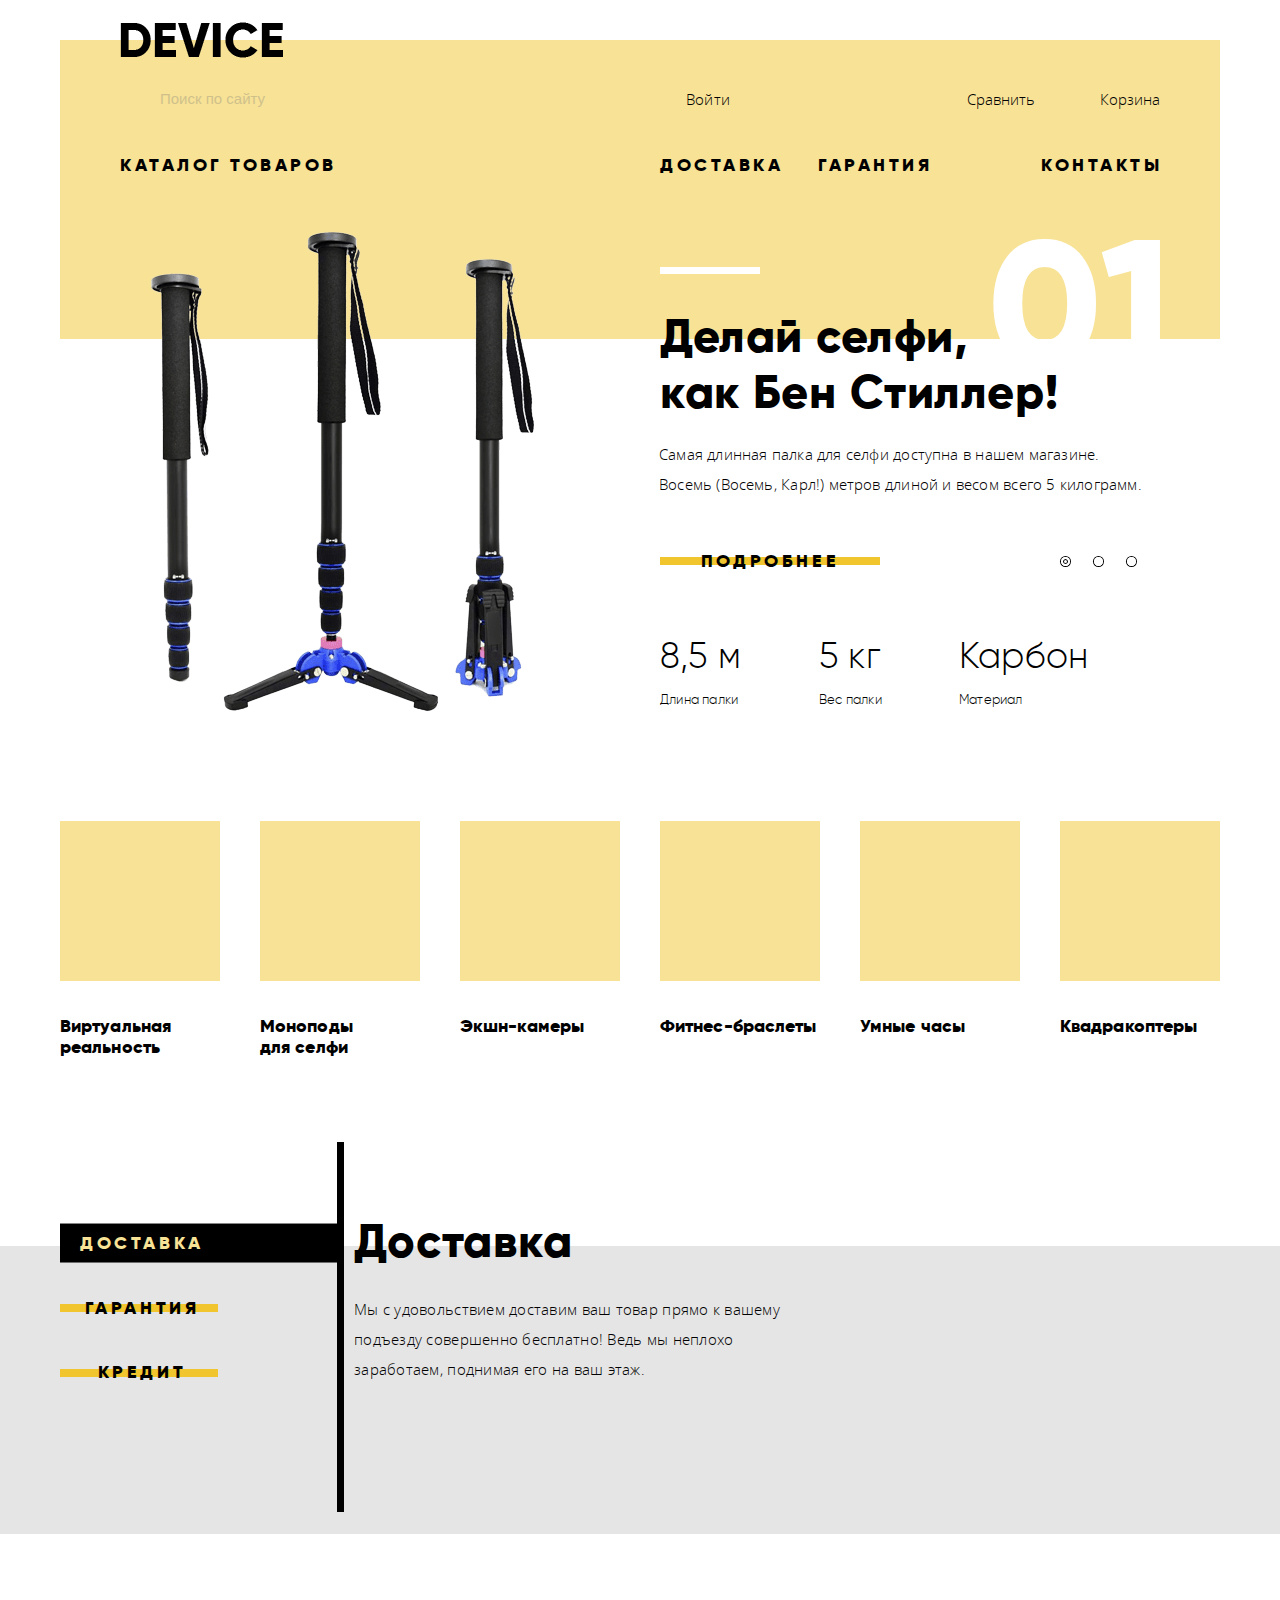
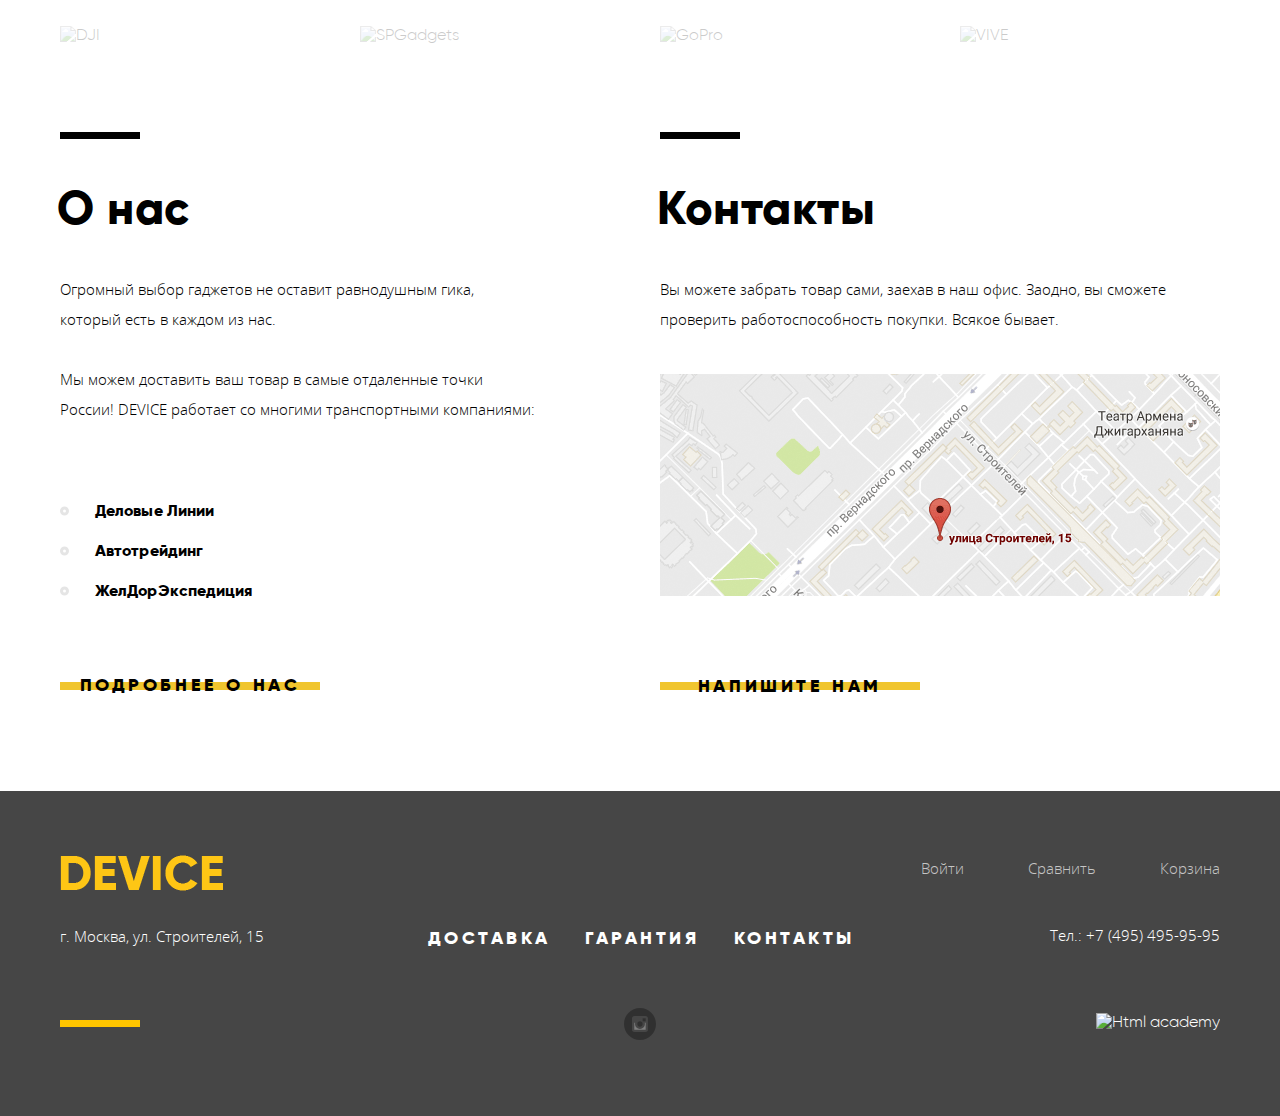
==== commit bb462370: "правки внесены" ====
--- a/index.html
+++ b/index.html
@@ -4,7 +4,7 @@
     <meta charset="utf-8">
     <title>DEVICE - интернет магазин гаджетов</title>
     <link href="css/normalize.css" rel="stylesheet">
-    <link href="css/style.css" rel="stylesheet">
+    <link href="css/style-min.css" rel="stylesheet">
   </head> 
   <body>
     <h1 class="visually-hidden">Device - интернет магазин гаджетов</h1>
@@ -318,7 +318,7 @@
           </div>
           <div class="copyright">
             <a class="copyright-logo" href="https://htmlacademy.ru/intensive/htmlcss" target="_blank">
-              <img src="img/logo-html.svg" width="27" height="34" alt="html academy">
+              <img src="img/logo-html.svg" width="27" height="34" alt="Html academy">
             </a>
           </div>
         </div>
@@ -359,6 +359,6 @@
         <iframe src="https://www.google.com/maps/embed?pb=!1m18!1m12!1m3!1d2249.112548877994!2d37.52742931615179!3d55.68703098053587!2m3!1f0!2f0!3f0!3m2!1i1024!2i768!4f13.1!3m3!1m2!1s0x46b54cf65f5c8955%3A0x694710ccd55501e!2z0YPQuy4g0KHRgtGA0L7QuNGC0LXQu9C10LksIDE1LCDQnNC-0YHQutCy0LAsIDExOTMxMQ!5e0!3m2!1sru!2sru!4v1504138428635" width="960" height="560" style="border:0" allowfullscreen></iframe>
     </section >
     <div class="modal-overlay"></div>
-   <script src="js/script.js"></script>
+   <script src="js/script-min.js"></script>
   </body>
 </html>--- a/css/style-min.css
+++ b/css/style-min.css
@@ -0,0 +1 @@
+a,body{color:#000}.btn,.paginator{text-align:center}.main-features,body{word-wrap:break-word}.btn,.catalog-caption,.catalog-goods,.footer-links,.image-goods span,.nav-right,.paginator{text-transform:uppercase}@font-face{font-family:Gilroy;font-weight:700;font-style:normal;src:local('Gilroy'),url(../fonts/gilroyextrabold.woff)}@font-face{font-family:Gilroy;font-weight:300;font-style:normal;src:local('Gilroy'),url(../fonts/gilroylight.woff)}@font-face{font-family:'Open Sans';font-weight:400;font-style:normal;src:local('Open Sans'),url(../fonts/opensans.woff)}@font-face{font-family:'Open Sans';font-weight:300;font-style:normal;src:local('Open Sans'),url(../fonts/opensanslight.woff)}body{font-family:Gilroy,Arial,sans-serif;font-weight:300;min-width:1240px;margin:0;padding:0}.catalog-sorting-type,.write-us input[type=text],textarea{font-family:'Open Sans',Arial,sans-serif}.container{width:1160px;margin:0 auto}.visually-hidden{position:absolute;overflow:hidden;clip:rect(0,0,0,0);width:1px;height:1px;margin:-1px;padding:0;border:0}.catalog-header,.main-header{margin-top:40px;padding-top:34px}img{max-width:100%;height:auto}.write-us input[type=text],textarea{font-size:14px;line-height:18px}a{text-decoration:none}.btn,.catalog-goods,.nav-right{font-size:18px;font-weight:700}.dropdown-col,.footer-user-block a,.header-left,.header-right,.info .text-descrirtion,.main-description p,.main-footer .telephone,.main-footer p,.services p{font-family:'Open Sans',Arial,sans-serif;font-size:15px;font-weight:300;line-height:30px}.dropdown-col,.footer-user-block a,.header-left,.header-right{line-height:36px}.number-slide{font-weight:700}.catalog-main h2,.info h3,.services h3,.special-caption{font-size:47px;font-weight:700}.main-features-value{font-size:36px}.main-features-type td{font-size:13px;max-width:180px;padding-right:19px}.categories-items,.footer-links a,.write-us label{font-size:18px;font-weight:700}.info b{font-size:16px;font-weight:700;line-height:40px}footer,footer a,footer p{color:#fff}.btn,a,button,label{cursor:pointer}a:hover{color:rgba(0,0,0,.6)}a:active{color:rgba(0,0,0,.3)}.categories a:hover{color:#000}.categories a:active{color:rgba(0,0,0,.3)}.catalog-logo{position:absolute;top:-16px;left:58px}footer a:hover{color:rgba(255,255,255,.6)}footer a:active{color:rgba(255,255,255,.3)}.main-header{position:relative;min-height:265px;background-color:#f7e296}.main-header::after{position:absolute;right:460px;bottom:65px;display:block;width:100px;height:7px;content:'';background-color:#fff}.catalog-header{position:relative;min-height:152px;background-color:#f7e296}.header-logo{position:absolute;top:-18px;left:60px}.catalog-logo:hover,.copyright:hover,.footer-logo:hover,.header-logo:hover{opacity:.6}.catalog-logo:active,.copyright:active,.footer-logo:active,.header-logo:active{opacity:.3}.index:active,.index:hover{cursor:default;opacity:1}.header-left input[type=search]{font-size:15px;-webkit-box-sizing:border-box;box-sizing:border-box;width:315px;min-height:49px;margin:0;padding:1px 1px 1px 40px;opacity:.3;border:none;border-top:2px solid transparent;border-bottom:2px solid transparent;background-color:#f7e296}.search-icon{position:absolute;top:51px;left:62px;display:block;width:18px;height:18px;background:url(../img/search.svg) 50% no-repeat}.header-left button[type=submit]{display:none;min-width:85px;min-height:49px;margin-left:-4px;cursor:pointer;border:2px solid #000;outline:0;background-color:#f7e296}.header-row,.main-nav{margin-right:60px;margin-left:60px}.header-left input[type=search]:hover{opacity:.6}.header-left input[type=search]:focus{opacity:1;border-bottom:2px solid #000;outline:0}.header-left input[type=search]:focus~button[type=submit]{display:inline-block;vertical-align:center}.header-left button[type=submit]:focus{display:inline-block;vertical-align:center;color:#fff;background-color:#000}.header-left button[type=submit]:hover{color:#fff;background-color:#000}.header-left button[type=submit]:active{display:inline-block;vertical-align:center;color:rgba(255,255,255,.3)}.catalog-sorting-type a:not(:first-child),.exit-button{color:rgba(0,0,0,.3)}.user-block-main a{letter-spacing:.2px}.catalog-goods,.footer-links,.nav-contacts,.nav-services a{letter-spacing:3.5px}.header-right a{position:relative}.compare-cart a:first-child::before,.compare-cart a:last-child::before,.header-right .user-block-main a:first-child::before,.header-right a::before{position:absolute;display:block;content:''}.header-right a::before{width:14px;height:13px}.header-right a:hover::before{opacity:.6}.header-right a:active::before{opacity:.3}.header-right .user-block-main a:first-child::before{top:3px;left:-27px;background:url(../img/user.svg) 50% no-repeat}.compare-cart a:first-child::before{top:12px;left:2px;background:url(../img/compare.svg) 50% no-repeat}.compare-cart a:last-child::before{top:11px;left:0;background:url(../img/cart.svg) 50% no-repeat}.plus{position:relative;display:inline-block;padding-right:29px;vertical-align:center}.plus::after{position:absolute;top:2px;right:0;display:block;width:16px;height:16px;content:'';opacity:.3;background:url(../img/plus.svg) 50% no-repeat}.footer-left,.form-legend,.main-description{position:relative}.header-row,.services{display:-webkit-box;display:-ms-flexbox}.services{display:flex;min-height:288px;margin-bottom:92px;background-color:#e5e5e5}.catalog-items-header{background:-webkit-gradient(linear,left top,right top,from(#dbdbdb),color-stop(50%,#dbdbdb),color-stop(50%,#ebebeb),to(#ebebeb));background:-webkit-linear-gradient(left,#dbdbdb 0,#dbdbdb 50%,#ebebeb 50%,#ebebeb 100%);background:-o-linear-gradient(left,#dbdbdb 0,#dbdbdb 50%,#ebebeb 50%,#ebebeb 100%);background:linear-gradient(to right,#dbdbdb 0,#dbdbdb 50%,#ebebeb 50%,#ebebeb 100%)}.content-wrapper{background:-webkit-gradient(linear,left top,right top,from(#efefef),color-stop(50%,#efefef),color-stop(50%,#fff),to(#fff));background:-webkit-linear-gradient(left,#efefef 0,#efefef 50%,#fff 50%,#fff 100%);background:-o-linear-gradient(left,#efefef 0,#efefef 50%,#fff 50%,#fff 100%);background:linear-gradient(to right,#efefef 0,#efefef 50%,#fff 50%,#fff 100%)}.paginator{background-color:#ebebeb}footer{min-width:210px;padding-top:54px;padding-bottom:71px;background-color:#464646}.footer-logo{padding-bottom:9px}.footer-left,.footer-right{width:340px;min-height:190px;padding-top:10px}.footer-left p{padding-top:4px}.footer-left .footer-p-index{padding-top:0}.catalog-caption{font-size:16px;font-weight:700;max-width:170px}.catalog-sorting-type{font-size:14px;font-weight:300;line-height:18px}.catalog-sorting-type a:hover{color:rgba(0,0,0,.6)}.catalog-sorting-type a:active{color:rgba(0,0,0,1)}.form-legend{font-size:18px;font-weight:700;width:200px}.filter-form label,.selected-price span{font-family:'Open Sans',Arial,sans-serif;font-size:14px}.selected-price span{line-height:27.27px;color:rgba(0,0,0,.2)}.filter-form label{line-height:40px}.item-price,.paginator{font-size:16px}.paginator{font-weight:700}a.next:hover,a.prev:hover{color:#000}.numbers a:nth-child(2),.numbers a:nth-child(3),a.next:active,a.prev:active{color:rgba(0,0,0,.3)}.numbers a:nth-child(1):active,.numbers a:nth-child(1):hover{cursor:default;color:#000}.numbers a:nth-child(2):hover,.numbers a:nth-child(3):hover{color:rgba(0,0,0,.6)}.numbers a:nth-child(2):active,.numbers a:nth-child(3):active{color:#000}.header-row{display:flex;margin-bottom:32px;-webkit-box-pack:justify;-ms-flex-pack:justify;justify-content:space-between}.compare-cart,.header-right,.nav-right{display:-webkit-box;display:-ms-flexbox}.header-right,.nav-right{display:flex;min-width:500px;max-width:750px;-webkit-box-pack:justify;-ms-flex-pack:justify;justify-content:space-between;-ms-flex-wrap:wrap;flex-wrap:wrap}.nav-right a{margin-bottom:10px}.compare-cart{display:flex;min-width:220px;max-width:370px;-webkit-box-pack:end;-ms-flex-pack:end;justify-content:flex-end;-ms-flex-wrap:wrap;flex-wrap:wrap}.info,.main-nav{display:-webkit-box;display:-ms-flexbox;-webkit-box-pack:justify}.main-nav{display:flex;-ms-flex-pack:justify;justify-content:space-between;-ms-flex-wrap:wrap;flex-wrap:wrap}.special-item{display:flex;justify-content:space-between}.main-description{width:511px;padding-top:35px}.info{display:flex;-ms-flex-pack:justify;justify-content:space-between;-ms-flex-wrap:wrap;flex-wrap:wrap}.footer-right,.main-footer{display:-webkit-box;display:-ms-flexbox}.main-footer{display:flex;-webkit-box-pack:justify;-ms-flex-pack:justify;justify-content:space-between}.footer-right{display:flex;flex-direction:column;padding-top:5px;-webkit-box-orient:vertical;-webkit-box-direction:normal;-ms-flex-direction:column;-webkit-box-align:end;-ms-flex-align:end;align-items:flex-end}.footer-center,.footer-user-block{display:-webkit-box;display:-ms-flexbox}.footer-user-block{display:flex;width:inherit;min-height:30px;margin:0 auto;-webkit-box-pack:end;-ms-flex-pack:end;justify-content:flex-end;-ms-flex-wrap:wrap;flex-wrap:wrap}.footer-center,.services-btn{flex-direction:column;-webkit-box-orient:vertical;-webkit-box-direction:normal}.footer-basket{margin-right:0}.footer-user-block a:not(:first-child){position:relative;margin-left:39px}.footer-user-block a{padding-left:25px}.footer-login{padding-left:36px}.footer-user-block a:last-child{padding-left:25px}.footer-center{display:flex;width:439px;margin-top:83px;-ms-flex-direction:column;-webkit-box-pack:justify;-ms-flex-pack:justify;justify-content:space-between;-ms-flex-wrap:wrap;flex-wrap:wrap}.footer-links,.footer-social{display:-webkit-box;display:-ms-flexbox}.footer-links a{margin-right:5px;margin-bottom:10px}.footer-links{display:flex;margin-left:7px;-webkit-box-pack:justify;-ms-flex-pack:justify;justify-content:space-between;-ms-flex-wrap:wrap;flex-wrap:wrap}.footer-social{display:flex;margin-bottom:5px;-webkit-box-pack:center;-ms-flex-pack:center;justify-content:center}.nav-services,.telephone{display:-webkit-box;display:-ms-flexbox}.footer-left p{margin-top:17px}.telephone{display:flex;margin-top:34px;-ms-flex-wrap:wrap;flex-wrap:wrap;-webkit-box-pack:end;-ms-flex-pack:end;justify-content:flex-end}.copyright{margin-top:63px}.footer-left::after{position:absolute;bottom:18px;left:0;display:block;width:80px;height:7px;content:'';background-color:#ffc600}.header-right{margin-top:7px}.user-block-main a{margin-left:26px}.compare-cart a{position:relative;margin-left:41px;padding-left:24px}.catalog-goods{max-width:230px}.nav-contacts,.nav-services{max-width:350px;-ms-flex-wrap:wrap}.user-block-main .exit-button{margin:0 0 0 14px;padding:0}.nav-contacts,.nav-contacts a{margin-left:30px}.nav-services{display:flex;flex-wrap:wrap}.nav-contacts{display:-webkit-box;display:-ms-flexbox;display:flex;margin-right:-2px;flex-wrap:wrap}.nav-services a{margin-right:35px}.nav-left{position:relative;margin:0 40px 0 0;padding:0;list-style:none}.nav-left .menu{position:absolute;top:20px;left:-60px;display:none;width:1160px;min-height:141px;padding-top:23px;letter-spacing:-.18px;word-spacing:.5px;background-color:#f7e296}.main-header .li-one:hover{z-index:1}.catalog-goods:focus~.menu,.catalog-goods:hover~.menu,.menu:hover{z-index:5;display:-webkit-box;display:-ms-flexbox;display:flex}.dropdown-col:nth-of-type(2){padding-left:4px}.dropdown-col:nth-of-type(3){padding-left:20px}.menu .dropdown-col{margin:0 55px 0 0;padding:0;list-style:none}.nav-left .menu .dropdown-col:first-of-type{margin-left:60px}.slider{position:relative;min-height:495px}.overflow{overflow:hidden;width:1160px}.slides .special-items{width:3480px}.slides .special-item{position:relative;float:left;width:1110px;min-height:400px;padding-right:50px}#special-btn-1:checked~.slides .special-items{-webkit-transform:translate(0);-ms-transform:translate(0);transform:translate(0)}#special-btn-2:checked~.slides .special-items{-webkit-transform:translate(-1160px);-ms-transform:translate(-1160px);transform:translate(-1160px)}#special-btn-3:checked~.slides .special-items{-webkit-transform:translate(-2320px);-ms-transform:translate(-2320px);transform:translate(-2320px)}.slider-btn label{display:inline-block;width:5px;height:5px;vertical-align:baseline;border:2px solid #fff;border-radius:50%;-webkit-box-shadow:0 0 0 1px #000;box-shadow:0 0 0 1px #000}.slider-btn label:hover{opacity:.6}.categories-item:active,.slider-btn label:active{opacity:.3}#special-btn-1:checked~.slider-btn #btn-1,#special-btn-2:checked~.slider-btn #btn-2,#special-btn-3:checked~.slider-btn #btn-3{-webkit-box-shadow:0 0 0 1px #000,inset 0 0 0 1px #000;box-shadow:0 0 0 1px #000,inset 0 0 0 1px #000}.slider-btn{position:absolute;z-index:3;right:84px;bottom:264px}.main-index,.overflow{position:relative}.slider-btn label:not(:first-child){margin-left:20px}.overflow{top:-108px}.slider-first img{margin-top:-3px;padding-left:90px}.slider-second img{padding-top:9px;padding-left:116px}.slider-third img{padding-top:62px;padding-left:31px}.number-slide{font-size:180px;line-height:180px;position:absolute;z-index:1;top:-15px;right:-6px;letter-spacing:3.2px;color:#fff}.special-caption{line-height:56px;position:relative;z-index:2;margin-top:42px;margin-bottom:19px;margin-left:1px;letter-spacing:.012em;word-spacing:.012em}.main-description p{line-height:30px;width:484px;margin:0;letter-spacing:.012em;word-spacing:.01em}.main-description p:last-of-type{margin-bottom:43px}.main-description .btn{min-width:210px;margin-bottom:54px;margin-left:1px}.btn{position:relative;display:inline-block;max-width:300px;padding:9px 5px;vertical-align:center;letter-spacing:3.6px}.categories-items,.services-container{display:-webkit-box;display:-ms-flexbox}.btn::before{position:absolute;z-index:-1;top:40%;left:0;width:100%;height:20%;content:'';-webkit-transition:all .2s ease-in-out;-o-transition:all .2s ease-in-out;transition:all .2s ease-in-out;background-color:#f0c52e}.btn:focus::before,.btn:hover::before{height:100%;-webkit-transform:translateY(-40%);-ms-transform:translateY(-40%);transform:translateY(-40%)}.btn:hover{color:#000}.btn:active{color:rgba(0,0,0,.3)}.main-features-value td{min-width:139px;max-width:180px;padding-right:19px;padding-bottom:15px}td.carbon{min-width:120px;padding-right:19px}.main-features{position:relative;max-width:510px;border-collapse:collapse;letter-spacing:.012em}.categories-items{position:relative;top:-13px;display:flex;margin:0 0 112px;padding:0;list-style:none;-ms-flex-wrap:wrap;flex-wrap:wrap;-webkit-box-pack:center;-ms-flex-pack:center;justify-content:center}.categories-items a,.categories-items li{position:relative;display:block;height:160px;width:160px}.categories-items li:not(:nth-child(6n+1)){margin-left:40px}.categories-items li{margin-bottom:140px;background-color:#f7e296}.categories-items a{background-color:transparent}.categories-item:active,.categories-items li:hover,li>.categories-item:focus{background-color:#f0c52e}.categories-items span{position:absolute;top:195px;display:inline-block;width:160px;vertical-align:center;letter-spacing:.1px}.virtual{background:url(../img/popular-1.svg) 50% no-repeat}.monopods{background:url(../img/popular-2.svg) 50% 100% no-repeat}.cameras{background:url(../img/popular-3.svg) 50% no-repeat}.bracelets{background:url(../img/popular-4.svg) 50% no-repeat}.clocks{background:url(../img/popular-5.svg) 50% no-repeat}.quadrocopters{background:url(../img/poppular-6.svg) 50% no-repeat}.services-container{position:relative;display:flex}.services-btn{position:relative;top:-22px;display:-webkit-box;display:-ms-flexbox;display:flex;float:left;width:277px;margin:0;padding:0 0 46px;list-style:none;border-right:7px solid #000;-ms-flex-direction:column}.services-btn::before{position:absolute;top:-82px;right:-7px;display:block;width:7px;height:82px;content:'';background-color:#000}.services-btn li{margin-bottom:26px}.services-btn .services-label-1,.services-btn .services-label-2,.services-btn .services-label-3{font-size:18px;font-weight:700;position:relative;z-index:1;display:inline-block;min-width:142px;max-width:250px;padding:9px 5px 9px 11px;cursor:pointer;text-align:center;vertical-align:top;letter-spacing:3.6px;text-transform:uppercase;border:none;background-color:transparent}.services-btn .services-label-1::before,.services-btn .services-label-2::before,.services-btn .services-label-3::before{position:absolute;z-index:-1;top:40%;left:0;width:100%;height:20%;content:'';-webkit-transition:all .2s ease-in-out;-o-transition:all .2s ease-in-out;transition:all .2s ease-in-out;background-color:#f0c52e}.services-btn .services-label-1:focus::before,.services-btn .services-label-1:hover::before,.services-btn .services-label-2:focus::before,.services-btn .services-label-2:hover::before,.services-btn .services-label-3:focus::before,.services-btn .services-label-3:hover::before{height:100%;-webkit-transform:translateY(-40%);-ms-transform:translateY(-40%);transform:translateY(-40%)}#services-btn-1:checked~.services-btn label[for=services-btn-1]::before,#services-btn-2:checked~.services-btn label[for=services-btn-2]::before,#services-btn-3:checked~.services-btn label[for=services-btn-3]::before{width:280px;height:100%;-webkit-transform:translateY(-40%);-ms-transform:translateY(-40%);transform:translateY(-40%);background-color:#000}#services-btn-1:checked~.services-btn label[for=services-btn-1],#services-btn-2:checked~.services-btn label[for=services-btn-2],#services-btn-3:checked~.services-btn label[for=services-btn-3]{color:#f7e296}.services-item h3,.services-item p{width:450px;margin-top:0;margin-bottom:26px;letter-spacing:.018em}.services-item{position:relative;top:-42px;display:none;float:right;flex-direction:column;width:715px;margin-right:45px;padding-top:10px;padding-left:10px;-webkit-box-orient:vertical;-webkit-box-direction:normal;-ms-flex-direction:column}.info-about-us::before,.info-contacts::before{top:-7px;height:7px;background-color:#000;content:''}.credit,.delivery,.warranty{background-image:url(../img/delivery.svg);background-repeat:no-repeat;background-position:568px 27px}.credit,.warranty{background-image:url(../img/warranty.svg);background-position:553px 2px}.credit{background-image:url(../img/credit.svg);background-position:543px 1px}#services-btn-1:checked~.services-section #services-delivery,#services-btn-2:checked~.services-section #services-warranty,#services-btn-3:checked~.services-section #services-credit{display:-webkit-box;display:-ms-flexbox;display:flex}.partner-link img:nth-child(1){opacity:.2}.partners .partner-link{position:relative;display:inline-block;width:260px;margin-right:40px;margin-bottom:30px;vertical-align:baseline}.partners .partner-link:nth-of-type(4n){margin-right:0}.partners{display:-webkit-box;display:-ms-flexbox;display:flex;margin-bottom:65px;-ms-flex-wrap:wrap;flex-wrap:wrap;-webkit-box-pack:center;-ms-flex-pack:center;justify-content:center}.info section{margin-bottom:55px}.info-about-us{position:relative;width:496px}.info-about-us::before{position:absolute;width:80px}.info-contacts{position:relative;width:560px}.info-contacts::before{position:absolute;width:80px}.partners img:last-child{position:absolute;top:0;left:0;opacity:0}.partner-link:hover img:first-child{opacity:0}.partner-link:focus img:last-child,.partner-link:hover img:last-child{opacity:1}.info h3{margin-top:42px;margin-bottom:39px;margin-left:-3px;letter-spacing:.012em}.info p{margin-bottom:30px;padding-right:3px}.transport-company{font-size:16px;line-height:40px;margin:67px 0 55px;padding:0;list-style:none;color:#000}.breadscrumbs-link,a.to-compare{font-family:'Open Sans',Arial,sans-serif;line-height:36px}.info-about-us li{position:relative;padding-left:35px}.info-about-us b{letter-spacing:.1px}.info-about-us a{min-width:250px;max-width:475px}.info-about-us li::before{position:absolute;top:50%;left:0;display:block;width:3px;height:3px;content:'';-webkit-transform:translateY(-50%);-ms-transform:translateY(-50%);transform:translateY(-50%);border:3px solid #e5e5e5;border-radius:50%}.info-contacts img{margin-top:10px}.info-contacts .btn{min-width:250px;max-width:560px;margin-top:50px}.social-btn{display:inline-block;width:32px;height:32px;vertical-align:center;opacity:.3}.social-btn:focus,.social-btn:hover{opacity:1}.social-btn:active{opacity:.1}.social-btn:not(:last-child){margin-right:22px}.social-btn-fb{background:url(../img/fb.svg) 50% no-repeat}.social-btn-inst{background:url(../img/social-inst.svg) 50% no-repeat}.social-btn-tw{background:url(../img/twitter.svg) 50% no-repeat}.footer-user-block a{position:relative;color:rgba(255,255,255,.7)}.telephone-number{margin-left:10px}.footer-user-block a:focus,.footer-user-block a:hover{color:rgba(255,255,255,1)}.footer-user-block a:active{color:rgba(255,255,255,.3)}.footer-user-block a::before{position:absolute;display:block;width:14px;height:14px;content:''}.catalog-items,.items-article{display:-webkit-box;display:-ms-flexbox}.footer-right a:focus::before,.footer-right a:hover::before{opacity:.6}.footer-right a:active::before{opacity:.3}a.footer-login::before{top:11px;left:0;background:url(../img/user-1.svg) 50% no-repeat}a.footer-compare::before{top:11px;left:4px;background:url(../img/compare-1.svg) 50% no-repeat}a.footer-cart::before{top:11px;left:2px;background:url(../img/cart-1.svg) 50% no-repeat}.catalog-items{display:flex;flex-direction:column;-webkit-box-sizing:border-box;box-sizing:border-box;width:835px;background-color:#fff;-webkit-box-orient:vertical;-webkit-box-direction:normal;-ms-flex-direction:column}.items-article,.next,.prev{-webkit-box-sizing:border-box}.items-article{display:flex;box-sizing:border-box;width:883px;margin-top:50px;margin-bottom:14px;padding-left:72px;-ms-flex-wrap:wrap;flex-wrap:wrap}.alignment-of-goods,.goods{display:-webkit-box;display:-ms-flexbox}.goods{position:relative;display:flex;flex-direction:column;width:360px;min-height:486px;margin-top:19px;margin-right:40px;vertical-align:top;-webkit-box-orient:vertical;-webkit-box-direction:normal;-ms-flex-direction:column;-ms-flex-wrap:wrap;flex-wrap:wrap}.goods:nth-of-type(2n){margin-right:0}.alignment-of-goods{display:flex;-webkit-box-pack:justify;-ms-flex-pack:justify;justify-content:space-between}.catalog-main h2{font-size:47px;margin-top:35px;margin-bottom:16px;margin-left:59px;letter-spacing:.012em}.breadscrumbs{display:-webkit-box;display:-ms-flexbox;display:flex;margin:0 0 38px 60px;padding:0;list-style:none}.breadscrumbs li{position:relative;margin-right:3px;padding-right:35px;word-spacing:.5px}.breadscrumbs-link{font-size:14px;font-weight:300;color:rgba(0,0,0,.3)}.breadscrumbs-link:hover{color:rgba(0,0,0,.6)}.breadscrumbs-link:active{color:rgba(0,0,0,.1)}.last{cursor:default}.close,.toggle{cursor:pointer}.last:active,.last:hover{color:rgba(0,0,0,.3)}.breadscrumbs li::after{position:absolute;width:7px;height:7px;content:''}.bar,.paginator{position:relative}.breadscrumbs li:first-of-type::after{top:15px;right:16px;background:url(../img/nav-arrow.svg) 50% no-repeat}.breadscrumbs li:nth-of-type(2)::after{top:15px;right:11px;background:url(../img/nav-arrow.svg) 50% no-repeat}.catalog-items-row,.catalog-sorting-middle,.catalog-sorting-right,.catalog-sorting-type{display:-webkit-box;display:-ms-flexbox;display:flex}.catalog-items-row{-webkit-box-pack:justify;-ms-flex-pack:justify;justify-content:space-between}.catalog-caption{letter-spacing:.23em}.paginator{display:-webkit-box;display:-ms-flexbox;display:flex;width:760px;min-height:20px;margin-bottom:73px;margin-left:72px;-webkit-box-pack:justify;-ms-flex-pack:justify;justify-content:space-between;-webkit-box-align:center;-ms-flex-align:center;align-items:center;-ms-flex-wrap:wrap;flex-wrap:wrap}.next,.prev{display:-webkit-inline-box;display:-ms-inline-flexbox;display:inline-block;box-sizing:border-box;padding-top:25px;padding-bottom:25px;vertical-align:center;letter-spacing:3.5px}.prev{padding-right:29px;padding-left:29px}.next{padding-right:27px;padding-left:30px}.item-description{display:-webkit-box;display:-ms-flexbox;display:flex;-webkit-box-pack:justify;-ms-flex-pack:justify;justify-content:space-between}.item-name{font-size:18px;font-weight:700;display:inline-block;width:260px;vertical-align:center;letter-spacing:.3px}.item-price{display:inline-block;width:95px;text-align:right;vertical-align:center}.catalog-sorting-right .douwn,.catalog-sorting-right .up{display:inline-block;width:11px;height:11px;padding-top:4px;vertical-align:center}.catalog-sorting-right .up{background:url(../img/icon-up-dir.svg) 50% no-repeat}.catalog-sorting-right .douwn{margin-left:20px;background:url(../img/icon-down-dir.svg) 50% no-repeat}.catalog-sorting-wrapper,.numbers{display:-webkit-box;display:-ms-flexbox}.up{opacity:.2}.douwn:hover,.up:hover{opacity:.4}.douwn:active,.up:active{opacity:1}.catalog-sorting-type a{margin-right:30px;margin-bottom:10px;letter-spacing:.2px}.catalog-sorting-left{margin-left:60px}.next:active,.next:focus,.next:hover,.prev:active,.prev:focus,.prev:hover{background-color:#d9d9d9}.numbers{display:flex;min-width:102px;-webkit-box-pack:justify;-ms-flex-pack:justify;justify-content:space-between}.numbers a{margin-left:14px}.catalog-footer .footer-right{padding-top:10px}.catalog-footer .footer-center{padding-top:5px}.catalog-sorting-wrapper{display:flex;width:833px;background-color:#ebebeb;-webkit-box-pack:justify;-ms-flex-pack:justify;justify-content:space-between}.catalog-sorting-type,.filter{display:-webkit-box;display:-ms-flexbox}.catalog-sorting-wrapper .catalog-caption{margin-left:2px}.catalog-sorting-middle{margin-left:71px}.catalog-sorting-type{display:flex;padding-left:50px;-ms-flex-wrap:wrap;flex-wrap:wrap}.catalog-sorting-left,.catalog-sorting-wrapper{padding-top:26px;padding-bottom:16px}.filter{display:flex;width:268px;padding-right:60px;background-color:#efefef}.filter-form{-webkit-box-sizing:border-box;box-sizing:border-box;width:267px;padding-top:84px;padding-right:67px;padding-left:60px}.range-controls{display:-webkit-box;display:-ms-flexbox;display:flex;width:196px;height:20px;margin-top:28px;margin-left:5px;-webkit-box-align:center;-ms-flex-align:center;align-items:center}.scale{width:196px;height:2px;background-color:#dbdbdb}.bar{width:110px;height:2px;background-color:#91c92f}.toggle{position:absolute;top:-10px;width:4px;height:4px;border:8px solid #fff;border-radius:50%;background-color:#ababab;-webkit-box-shadow:0 2px 0 0 #dadada;box-shadow:0 2px 0 0 #dadada}.toggle:active{-webkit-transform:scale(1.1);-ms-transform:scale(1.1);transform:scale(1.1);outline:0}.toggle-min{left:-10px}.filter-checkbox+label::before,.filter-form legend::before{left:-2px;display:block;position:absolute;content:''}.toggle-max{right:-10px}.selected-price span:first-child{margin-right:59px}.filter-form fieldset:not(:first-of-type){margin-top:13px}.filter-form fieldset:not(:first-of-type) legend{margin-bottom:20px}.filter-form fieldset{width:200px}.filter-form legend::before{top:-14px;width:100%;height:2px;background-color:#000}.filter-form p{width:200px;margin:0}.filter-checkbox+label::before{top:-3px;width:20px;height:20px;border:2px solid #000;border-radius:3px}.filter-checkbox+label::after{position:absolute;top:-6px;left:8px;display:none;width:6px;height:15px;content:'';-webkit-transform:rotate(45deg);-ms-transform:rotate(45deg);transform:rotate(45deg);border-right:2px solid #efefef;-webkit-box-shadow:3px 2px 0 2px #000,4px -6px 0 3px #efefef;box-shadow:3px 2px 0 2px #000,4px -6px 0 3px #efefef}#black:checked~#for-black::after,#blue:checked~#for-blue::after,#pink:checked~#for-pink::after,#red:checked~#for-red::after,#white:checked~#for-white::after{display:block}.filter-radio+label::before{position:absolute;top:0;left:2px;display:block;width:8px;height:8px;content:'';border:5px solid #efefef;border-radius:50%;-webkit-box-shadow:0 0 0 4px #000;box-shadow:0 0 0 4px #000}.filter-form fieldset,.image-goods span{display:-webkit-box;display:-ms-flexbox}.filter-radio:checked+label::before{background-color:#000}.filter-form label{position:relative;width:200px;padding-left:38px}.filter-form label:hover::after,.filter-form label:hover::before{opacity:.6}.filter-form fieldset{position:relative;display:flex;max-width:200px;margin:0;padding:0 0 32px;word-wrap:break-word;border:none;-ms-flex-wrap:wrap;flex-wrap:wrap}.filter button[type=submit]{font-family:Gilroy,Arial,sans-serif;position:relative;z-index:1;display:inline-block;max-width:200px;margin-bottom:40px;padding-right:39px;padding-left:39px;text-align:center;vertical-align:center;letter-spacing:3.6px;border:none;background-color:transparent}.mask{position:absolute;z-index:1;top:170px;left:80px;display:none;flex-direction:column;width:200px;-webkit-box-orient:vertical;-webkit-box-direction:normal;-ms-flex-direction:column;-ms-flex-wrap:wrap;flex-wrap:wrap}.modal-map,.write-us{left:50%;margin-top:-277px;margin-left:-480px}.mask a{display:inline-block;width:200px;vertical-align:center}a.to-cart{width:190px}a.to-compare{font-size:13px;text-align:center;color:rgba(0,0,0,.5)}.form-email,.form-letter,.form-name,.image-goods span{font-family:'Open Sans',Arial,sans-serif;font-size:14px}a.to-compare:hover{color:rgba(0,0,0,1)}a.to-compare:active{color:rgba(0,0,0,.2)}.image-good:hover{cursor:pointer;opacity:.7}.image-goods{position:relative;width:360px;height:380px;margin-bottom:36px}.image-goods span{font-weight:700;position:absolute;top:30px;right:27px;display:flex;-webkit-box-sizing:border-box;box-sizing:border-box;width:60px;height:60px;color:#d7d7d7;border:2px solid #d7d7d7;border-radius:50%;-webkit-box-pack:center;-ms-flex-pack:center;justify-content:center;-webkit-box-align:center;-ms-flex-align:center;align-items:center}.image-goods:hover>.mask,.mask:hover{display:-webkit-box;display:-ms-flexbox;display:flex}.mask a:hover~.image-good,.mask:hover~.image-good{opacity:.7}.write-us{position:fixed;z-index:10;top:50%;display:none;-webkit-box-sizing:border-box;box-sizing:border-box;width:960px;padding:80px 60px 80px 100px;background-color:#fff;-webkit-box-shadow:-40px 0 50px -50px rgba(2,4,6,.75),40px 0 50px -50px rgba(2,4,6,.75),0 8px 20px 1px rgba(2,4,6,.2);box-shadow:-40px 0 50px -50px rgba(2,4,6,.75),40px 0 50px -50px rgba(2,4,6,.75),0 8px 20px 1px rgba(2,4,6,.2)}.identifiers,.write-us-form{display:-webkit-box;display:-ms-flexbox}.write-us-form{display:flex;flex-direction:column;-webkit-box-orient:vertical;-webkit-box-direction:normal;-ms-flex-direction:column}.identifiers{display:flex;margin-bottom:40px;-ms-flex-wrap:wrap;flex-wrap:wrap}.identifiers input[type=text]{-webkit-box-sizing:border-box;box-sizing:border-box;width:360px;margin-right:40px;padding:16px 20px}.input-container{display:-webkit-box;display:-ms-flexbox;display:flex;flex-direction:column;-webkit-box-orient:vertical;-webkit-box-direction:normal;-ms-flex-direction:column}.form-letter{-webkit-box-sizing:border-box;box-sizing:border-box;width:760px;height:144px;padding:16px 20px;resize:none}.form-email,.form-letter,.form-name{line-height:18px;border:none;background-color:#f2f2f2}.form-email:hover,.form-letter:hover,.form-name:hover{background-color:#eaeaea}.form-email:focus,.form-letter:focus,.form-name:focus{outline:#f0c52e solid 3px;background-color:#fff}.modal-form-invalid{background-color:#f6dada}.write-us button[type=submit]{font-family:Gilroy,Arial,sans-serif;padding-right:30px;padding-left:30px;border:none;background-color:transparent}.close{font-size:0;position:absolute;z-index:11;top:22px;right:22px;display:block;width:55px;height:55px;opacity:.5;border:none;border-radius:50%;outline:0;background:url(../img/modal-close.svg) 50% no-repeat #fff}.modal-map,.modal-overlay{position:fixed;display:none}.close:focus,.close:hover{opacity:1}.close:active{opacity:.3}.modal-map{z-index:10;top:50%;width:960px;height:560px;border:none;background-color:#fff;-webkit-box-shadow:0 10px 20px 0 rgba(0,4,6,.2);box-shadow:0 10px 20px 0 rgba(0,4,6,.2)}.modal-overlay{z-index:6;top:0;left:0;width:100%;height:100%;background-color:rgba(255,219,153,.4)}.modal-overlay-on,.popap{display:block}.popap{-webkit-animation:view .5s;animation:view .5s}.modal-form-error{-webkit-animation:error .6s;animation:error .6s}@keyframes view{0%{-webkit-transform:translateY(1000px);transform:translateY(1000px)}70%{-webkit-transform:translateY(-30px);transform:translateY(-30px)}90%{-webkit-transform:translateY(10px);transform:translateY(10px)}100%{-webkit-transform:translateY(0);transform:translateY(0)}}@keyframes error{0%,100%,20%,40%,60%,80%{-webkit-transform:rotate(2deg);transform:rotate(2deg)}10%,30%,50%,70%,90%{-webkit-transform:rotate(-2deg);transform:rotate(-2deg)}}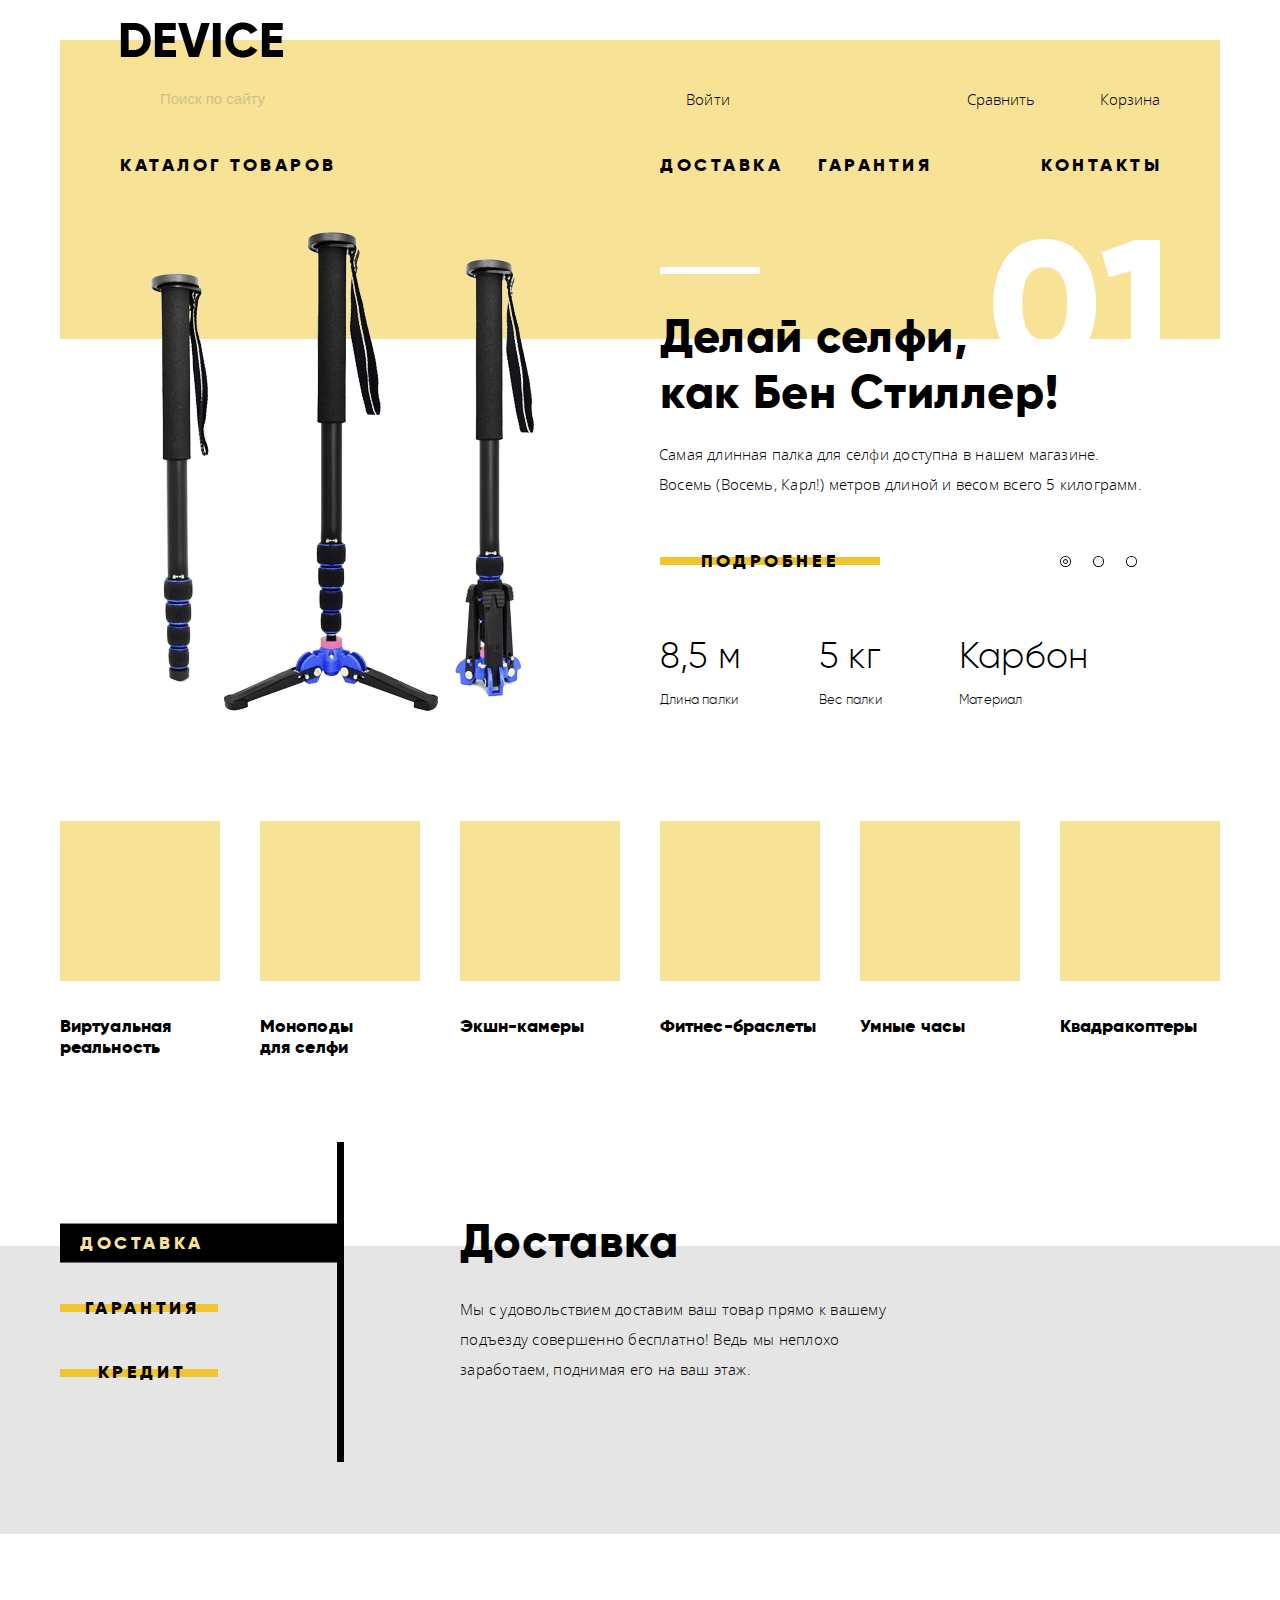
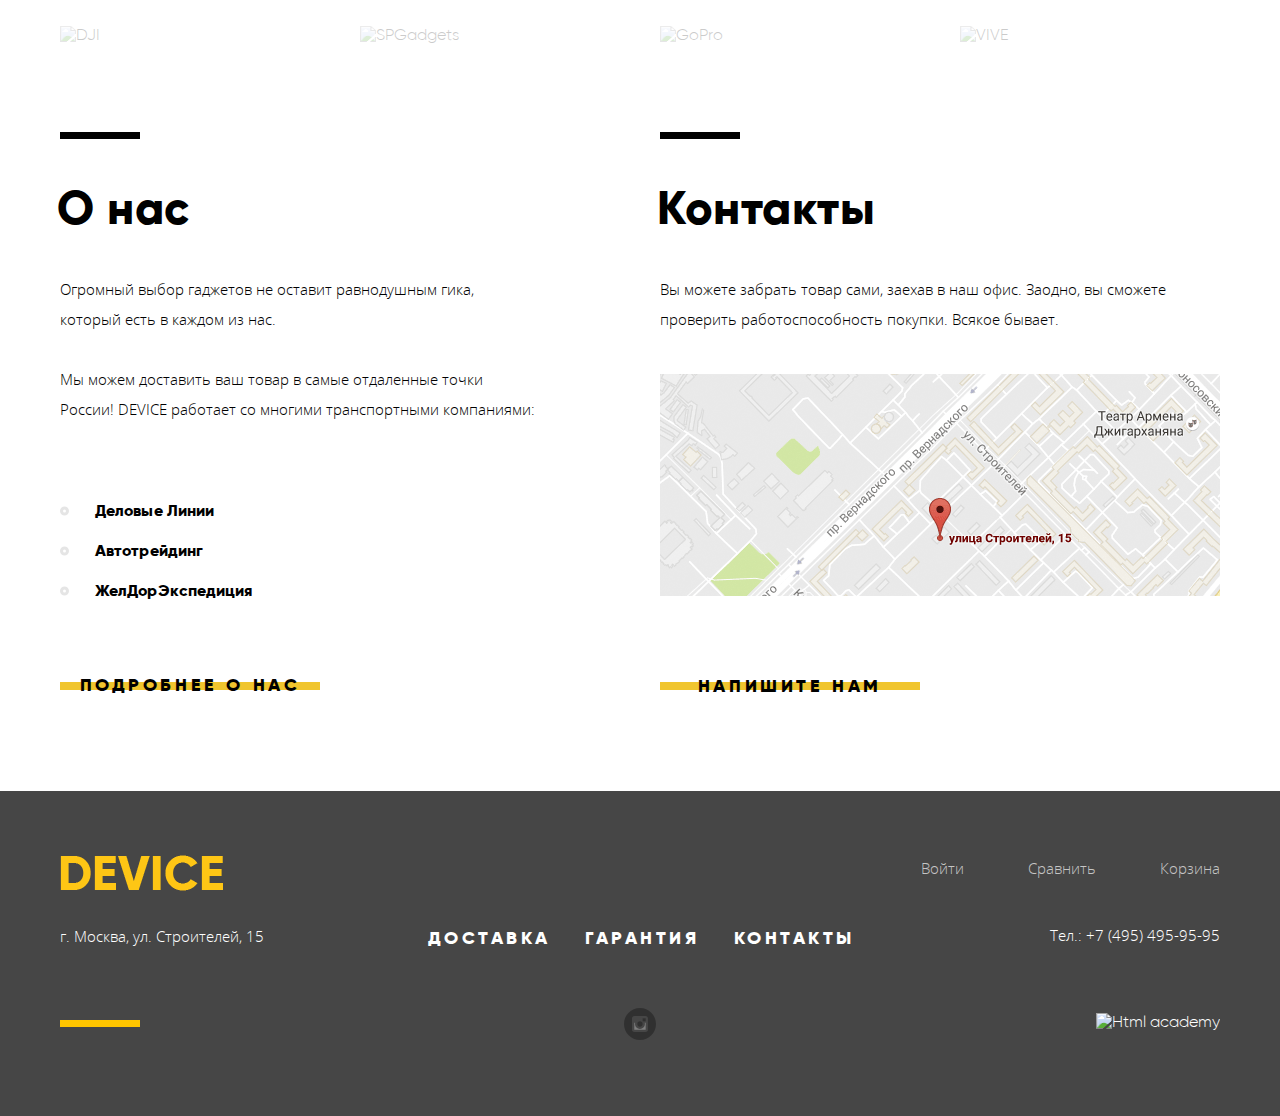
==== commit 499093f5: "Правки по критериям 2" ====
--- a/index.html
+++ b/index.html
@@ -35,26 +35,26 @@
             <div class="menu">
               <ul class="dropdown-col">
                 <li>
-                  <a href="#" class="menu-item">Виртуальная реальность</a>
-                </li>
-                <li>
-                  <a href="#" class="menu-item">Моноподы для селфи</a>
-                </li>
-                <li>
-                  <a href="#" class="menu-item">Экшн-камеры</a>
+                  <a href="virtual.html" class="menu-item">Виртуальная реальность</a>
+                </li>
+                <li>
+                  <a href="monopods.html" class="menu-item">Моноподы для селфи</a>
+                </li>
+                <li>
+                  <a href="action.html" class="menu-item">Экшн-камеры</a>
                 </li>
               </ul>
               <ul class="dropdown-col">
                 <li>
-                  <a href="#" class="menu-item">Фитнес-браслеты</a>
-                </li>
-                <li>
-                  <a href="#" class="menu-item">Умные часы</a>
+                  <a href="fitness-bracelets.html" class="menu-item">Фитнес-браслеты</a>
+                </li>
+                <li>
+                  <a href="smart-watch.html" class="menu-item">Умные часы</a>
                 </li>
               </ul>
               <ul class="dropdown-col">
                 <li>
-                  <a href="#" class="menu-item">Квадрокоптеры</a>
+                  <a href="quadcopters.html" class="menu-item">Квадрокоптеры</a>
                 </li>
               </ul>
             </div>
@@ -166,22 +166,22 @@
         <h2 class="visually-hidden">Категории товаров</h2>
         <ul class="categories-items">
           <li>
-            <a class="virtual categories-item" href="#"><span>Виртуальная реальность</span></a>
-          </li>
-          <li>
-            <a class="monopods categories-item" href="#"><span>Моноподы<br>для селфи</span></a>
-          </li>
-          <li>
-            <a class="cameras categories-item" href="#"><span>Экшн-камеры</span></a>
-          </li>
-          <li>
-            <a class="bracelets categories-item" href="#"><span>Фитнес-браслеты</span></a>
-          </li>
-          <li>
-            <a class="clocks categories-item" href="#"><span>Умные часы</span></a>
-          </li>
-          <li>
-            <a class="quadrocopters categories-item" href="#"><span>Квадракоптеры</span></a>
+            <a class="virtual categories-item" href="virtual.html"><span>Виртуальная реальность</span></a>
+          </li>
+          <li>
+            <a class="monopods categories-item" href="monopods.html"><span>Моноподы для селфи</span></a>
+          </li>
+          <li>
+            <a class="cameras categories-item" href="action.html"><span>Экшн-камеры</span></a>
+          </li>
+          <li>
+            <a class="bracelets categories-item" href="fitness-bracelets.html"><span>Фитнес-браслеты</span></a>
+          </li>
+          <li>
+            <a class="clocks categories-item" href="smart-watch.html"><span>Умные часы</span></a>
+          </li>
+          <li>
+            <a class="quadrocopters categories-item" href="quadcopters.html"><span>Квадракоптеры</span></a>
           </li>
         </ul>
       </section>
--- a/css/style-min.css
+++ b/css/style-min.css
@@ -1 +1 @@
-a,body{color:#000}.btn,.paginator{text-align:center}.main-features,body{word-wrap:break-word}.btn,.catalog-caption,.catalog-goods,.footer-links,.image-goods span,.nav-right,.paginator{text-transform:uppercase}@font-face{font-family:Gilroy;font-weight:700;font-style:normal;src:local('Gilroy'),url(../fonts/gilroyextrabold.woff)}@font-face{font-family:Gilroy;font-weight:300;font-style:normal;src:local('Gilroy'),url(../fonts/gilroylight.woff)}@font-face{font-family:'Open Sans';font-weight:400;font-style:normal;src:local('Open Sans'),url(../fonts/opensans.woff)}@font-face{font-family:'Open Sans';font-weight:300;font-style:normal;src:local('Open Sans'),url(../fonts/opensanslight.woff)}body{font-family:Gilroy,Arial,sans-serif;font-weight:300;min-width:1240px;margin:0;padding:0}.catalog-sorting-type,.write-us input[type=text],textarea{font-family:'Open Sans',Arial,sans-serif}.container{width:1160px;margin:0 auto}.visually-hidden{position:absolute;overflow:hidden;clip:rect(0,0,0,0);width:1px;height:1px;margin:-1px;padding:0;border:0}.catalog-header,.main-header{margin-top:40px;padding-top:34px}img{max-width:100%;height:auto}.write-us input[type=text],textarea{font-size:14px;line-height:18px}a{text-decoration:none}.btn,.catalog-goods,.nav-right{font-size:18px;font-weight:700}.dropdown-col,.footer-user-block a,.header-left,.header-right,.info .text-descrirtion,.main-description p,.main-footer .telephone,.main-footer p,.services p{font-family:'Open Sans',Arial,sans-serif;font-size:15px;font-weight:300;line-height:30px}.dropdown-col,.footer-user-block a,.header-left,.header-right{line-height:36px}.number-slide{font-weight:700}.catalog-main h2,.info h3,.services h3,.special-caption{font-size:47px;font-weight:700}.main-features-value{font-size:36px}.main-features-type td{font-size:13px;max-width:180px;padding-right:19px}.categories-items,.footer-links a,.write-us label{font-size:18px;font-weight:700}.info b{font-size:16px;font-weight:700;line-height:40px}footer,footer a,footer p{color:#fff}.btn,a,button,label{cursor:pointer}a:hover{color:rgba(0,0,0,.6)}a:active{color:rgba(0,0,0,.3)}.categories a:hover{color:#000}.categories a:active{color:rgba(0,0,0,.3)}.catalog-logo{position:absolute;top:-16px;left:58px}footer a:hover{color:rgba(255,255,255,.6)}footer a:active{color:rgba(255,255,255,.3)}.main-header{position:relative;min-height:265px;background-color:#f7e296}.main-header::after{position:absolute;right:460px;bottom:65px;display:block;width:100px;height:7px;content:'';background-color:#fff}.catalog-header{position:relative;min-height:152px;background-color:#f7e296}.header-logo{position:absolute;top:-18px;left:60px}.catalog-logo:hover,.copyright:hover,.footer-logo:hover,.header-logo:hover{opacity:.6}.catalog-logo:active,.copyright:active,.footer-logo:active,.header-logo:active{opacity:.3}.index:active,.index:hover{cursor:default;opacity:1}.header-left input[type=search]{font-size:15px;-webkit-box-sizing:border-box;box-sizing:border-box;width:315px;min-height:49px;margin:0;padding:1px 1px 1px 40px;opacity:.3;border:none;border-top:2px solid transparent;border-bottom:2px solid transparent;background-color:#f7e296}.search-icon{position:absolute;top:51px;left:62px;display:block;width:18px;height:18px;background:url(../img/search.svg) 50% no-repeat}.header-left button[type=submit]{display:none;min-width:85px;min-height:49px;margin-left:-4px;cursor:pointer;border:2px solid #000;outline:0;background-color:#f7e296}.header-row,.main-nav{margin-right:60px;margin-left:60px}.header-left input[type=search]:hover{opacity:.6}.header-left input[type=search]:focus{opacity:1;border-bottom:2px solid #000;outline:0}.header-left input[type=search]:focus~button[type=submit]{display:inline-block;vertical-align:center}.header-left button[type=submit]:focus{display:inline-block;vertical-align:center;color:#fff;background-color:#000}.header-left button[type=submit]:hover{color:#fff;background-color:#000}.header-left button[type=submit]:active{display:inline-block;vertical-align:center;color:rgba(255,255,255,.3)}.catalog-sorting-type a:not(:first-child),.exit-button{color:rgba(0,0,0,.3)}.user-block-main a{letter-spacing:.2px}.catalog-goods,.footer-links,.nav-contacts,.nav-services a{letter-spacing:3.5px}.header-right a{position:relative}.compare-cart a:first-child::before,.compare-cart a:last-child::before,.header-right .user-block-main a:first-child::before,.header-right a::before{position:absolute;display:block;content:''}.header-right a::before{width:14px;height:13px}.header-right a:hover::before{opacity:.6}.header-right a:active::before{opacity:.3}.header-right .user-block-main a:first-child::before{top:3px;left:-27px;background:url(../img/user.svg) 50% no-repeat}.compare-cart a:first-child::before{top:12px;left:2px;background:url(../img/compare.svg) 50% no-repeat}.compare-cart a:last-child::before{top:11px;left:0;background:url(../img/cart.svg) 50% no-repeat}.plus{position:relative;display:inline-block;padding-right:29px;vertical-align:center}.plus::after{position:absolute;top:2px;right:0;display:block;width:16px;height:16px;content:'';opacity:.3;background:url(../img/plus.svg) 50% no-repeat}.footer-left,.form-legend,.main-description{position:relative}.header-row,.services{display:-webkit-box;display:-ms-flexbox}.services{display:flex;min-height:288px;margin-bottom:92px;background-color:#e5e5e5}.catalog-items-header{background:-webkit-gradient(linear,left top,right top,from(#dbdbdb),color-stop(50%,#dbdbdb),color-stop(50%,#ebebeb),to(#ebebeb));background:-webkit-linear-gradient(left,#dbdbdb 0,#dbdbdb 50%,#ebebeb 50%,#ebebeb 100%);background:-o-linear-gradient(left,#dbdbdb 0,#dbdbdb 50%,#ebebeb 50%,#ebebeb 100%);background:linear-gradient(to right,#dbdbdb 0,#dbdbdb 50%,#ebebeb 50%,#ebebeb 100%)}.content-wrapper{background:-webkit-gradient(linear,left top,right top,from(#efefef),color-stop(50%,#efefef),color-stop(50%,#fff),to(#fff));background:-webkit-linear-gradient(left,#efefef 0,#efefef 50%,#fff 50%,#fff 100%);background:-o-linear-gradient(left,#efefef 0,#efefef 50%,#fff 50%,#fff 100%);background:linear-gradient(to right,#efefef 0,#efefef 50%,#fff 50%,#fff 100%)}.paginator{background-color:#ebebeb}footer{min-width:210px;padding-top:54px;padding-bottom:71px;background-color:#464646}.footer-logo{padding-bottom:9px}.footer-left,.footer-right{width:340px;min-height:190px;padding-top:10px}.footer-left p{padding-top:4px}.footer-left .footer-p-index{padding-top:0}.catalog-caption{font-size:16px;font-weight:700;max-width:170px}.catalog-sorting-type{font-size:14px;font-weight:300;line-height:18px}.catalog-sorting-type a:hover{color:rgba(0,0,0,.6)}.catalog-sorting-type a:active{color:rgba(0,0,0,1)}.form-legend{font-size:18px;font-weight:700;width:200px}.filter-form label,.selected-price span{font-family:'Open Sans',Arial,sans-serif;font-size:14px}.selected-price span{line-height:27.27px;color:rgba(0,0,0,.2)}.filter-form label{line-height:40px}.item-price,.paginator{font-size:16px}.paginator{font-weight:700}a.next:hover,a.prev:hover{color:#000}.numbers a:nth-child(2),.numbers a:nth-child(3),a.next:active,a.prev:active{color:rgba(0,0,0,.3)}.numbers a:nth-child(1):active,.numbers a:nth-child(1):hover{cursor:default;color:#000}.numbers a:nth-child(2):hover,.numbers a:nth-child(3):hover{color:rgba(0,0,0,.6)}.numbers a:nth-child(2):active,.numbers a:nth-child(3):active{color:#000}.header-row{display:flex;margin-bottom:32px;-webkit-box-pack:justify;-ms-flex-pack:justify;justify-content:space-between}.compare-cart,.header-right,.nav-right{display:-webkit-box;display:-ms-flexbox}.header-right,.nav-right{display:flex;min-width:500px;max-width:750px;-webkit-box-pack:justify;-ms-flex-pack:justify;justify-content:space-between;-ms-flex-wrap:wrap;flex-wrap:wrap}.nav-right a{margin-bottom:10px}.compare-cart{display:flex;min-width:220px;max-width:370px;-webkit-box-pack:end;-ms-flex-pack:end;justify-content:flex-end;-ms-flex-wrap:wrap;flex-wrap:wrap}.info,.main-nav{display:-webkit-box;display:-ms-flexbox;-webkit-box-pack:justify}.main-nav{display:flex;-ms-flex-pack:justify;justify-content:space-between;-ms-flex-wrap:wrap;flex-wrap:wrap}.special-item{display:flex;justify-content:space-between}.main-description{width:511px;padding-top:35px}.info{display:flex;-ms-flex-pack:justify;justify-content:space-between;-ms-flex-wrap:wrap;flex-wrap:wrap}.footer-right,.main-footer{display:-webkit-box;display:-ms-flexbox}.main-footer{display:flex;-webkit-box-pack:justify;-ms-flex-pack:justify;justify-content:space-between}.footer-right{display:flex;flex-direction:column;padding-top:5px;-webkit-box-orient:vertical;-webkit-box-direction:normal;-ms-flex-direction:column;-webkit-box-align:end;-ms-flex-align:end;align-items:flex-end}.footer-center,.footer-user-block{display:-webkit-box;display:-ms-flexbox}.footer-user-block{display:flex;width:inherit;min-height:30px;margin:0 auto;-webkit-box-pack:end;-ms-flex-pack:end;justify-content:flex-end;-ms-flex-wrap:wrap;flex-wrap:wrap}.footer-center,.services-btn{flex-direction:column;-webkit-box-orient:vertical;-webkit-box-direction:normal}.footer-basket{margin-right:0}.footer-user-block a:not(:first-child){position:relative;margin-left:39px}.footer-user-block a{padding-left:25px}.footer-login{padding-left:36px}.footer-user-block a:last-child{padding-left:25px}.footer-center{display:flex;width:439px;margin-top:83px;-ms-flex-direction:column;-webkit-box-pack:justify;-ms-flex-pack:justify;justify-content:space-between;-ms-flex-wrap:wrap;flex-wrap:wrap}.footer-links,.footer-social{display:-webkit-box;display:-ms-flexbox}.footer-links a{margin-right:5px;margin-bottom:10px}.footer-links{display:flex;margin-left:7px;-webkit-box-pack:justify;-ms-flex-pack:justify;justify-content:space-between;-ms-flex-wrap:wrap;flex-wrap:wrap}.footer-social{display:flex;margin-bottom:5px;-webkit-box-pack:center;-ms-flex-pack:center;justify-content:center}.nav-services,.telephone{display:-webkit-box;display:-ms-flexbox}.footer-left p{margin-top:17px}.telephone{display:flex;margin-top:34px;-ms-flex-wrap:wrap;flex-wrap:wrap;-webkit-box-pack:end;-ms-flex-pack:end;justify-content:flex-end}.copyright{margin-top:63px}.footer-left::after{position:absolute;bottom:18px;left:0;display:block;width:80px;height:7px;content:'';background-color:#ffc600}.header-right{margin-top:7px}.user-block-main a{margin-left:26px}.compare-cart a{position:relative;margin-left:41px;padding-left:24px}.catalog-goods{max-width:230px}.nav-contacts,.nav-services{max-width:350px;-ms-flex-wrap:wrap}.user-block-main .exit-button{margin:0 0 0 14px;padding:0}.nav-contacts,.nav-contacts a{margin-left:30px}.nav-services{display:flex;flex-wrap:wrap}.nav-contacts{display:-webkit-box;display:-ms-flexbox;display:flex;margin-right:-2px;flex-wrap:wrap}.nav-services a{margin-right:35px}.nav-left{position:relative;margin:0 40px 0 0;padding:0;list-style:none}.nav-left .menu{position:absolute;top:20px;left:-60px;display:none;width:1160px;min-height:141px;padding-top:23px;letter-spacing:-.18px;word-spacing:.5px;background-color:#f7e296}.main-header .li-one:hover{z-index:1}.catalog-goods:focus~.menu,.catalog-goods:hover~.menu,.menu:hover{z-index:5;display:-webkit-box;display:-ms-flexbox;display:flex}.dropdown-col:nth-of-type(2){padding-left:4px}.dropdown-col:nth-of-type(3){padding-left:20px}.menu .dropdown-col{margin:0 55px 0 0;padding:0;list-style:none}.nav-left .menu .dropdown-col:first-of-type{margin-left:60px}.slider{position:relative;min-height:495px}.overflow{overflow:hidden;width:1160px}.slides .special-items{width:3480px}.slides .special-item{position:relative;float:left;width:1110px;min-height:400px;padding-right:50px}#special-btn-1:checked~.slides .special-items{-webkit-transform:translate(0);-ms-transform:translate(0);transform:translate(0)}#special-btn-2:checked~.slides .special-items{-webkit-transform:translate(-1160px);-ms-transform:translate(-1160px);transform:translate(-1160px)}#special-btn-3:checked~.slides .special-items{-webkit-transform:translate(-2320px);-ms-transform:translate(-2320px);transform:translate(-2320px)}.slider-btn label{display:inline-block;width:5px;height:5px;vertical-align:baseline;border:2px solid #fff;border-radius:50%;-webkit-box-shadow:0 0 0 1px #000;box-shadow:0 0 0 1px #000}.slider-btn label:hover{opacity:.6}.categories-item:active,.slider-btn label:active{opacity:.3}#special-btn-1:checked~.slider-btn #btn-1,#special-btn-2:checked~.slider-btn #btn-2,#special-btn-3:checked~.slider-btn #btn-3{-webkit-box-shadow:0 0 0 1px #000,inset 0 0 0 1px #000;box-shadow:0 0 0 1px #000,inset 0 0 0 1px #000}.slider-btn{position:absolute;z-index:3;right:84px;bottom:264px}.main-index,.overflow{position:relative}.slider-btn label:not(:first-child){margin-left:20px}.overflow{top:-108px}.slider-first img{margin-top:-3px;padding-left:90px}.slider-second img{padding-top:9px;padding-left:116px}.slider-third img{padding-top:62px;padding-left:31px}.number-slide{font-size:180px;line-height:180px;position:absolute;z-index:1;top:-15px;right:-6px;letter-spacing:3.2px;color:#fff}.special-caption{line-height:56px;position:relative;z-index:2;margin-top:42px;margin-bottom:19px;margin-left:1px;letter-spacing:.012em;word-spacing:.012em}.main-description p{line-height:30px;width:484px;margin:0;letter-spacing:.012em;word-spacing:.01em}.main-description p:last-of-type{margin-bottom:43px}.main-description .btn{min-width:210px;margin-bottom:54px;margin-left:1px}.btn{position:relative;display:inline-block;max-width:300px;padding:9px 5px;vertical-align:center;letter-spacing:3.6px}.categories-items,.services-container{display:-webkit-box;display:-ms-flexbox}.btn::before{position:absolute;z-index:-1;top:40%;left:0;width:100%;height:20%;content:'';-webkit-transition:all .2s ease-in-out;-o-transition:all .2s ease-in-out;transition:all .2s ease-in-out;background-color:#f0c52e}.btn:focus::before,.btn:hover::before{height:100%;-webkit-transform:translateY(-40%);-ms-transform:translateY(-40%);transform:translateY(-40%)}.btn:hover{color:#000}.btn:active{color:rgba(0,0,0,.3)}.main-features-value td{min-width:139px;max-width:180px;padding-right:19px;padding-bottom:15px}td.carbon{min-width:120px;padding-right:19px}.main-features{position:relative;max-width:510px;border-collapse:collapse;letter-spacing:.012em}.categories-items{position:relative;top:-13px;display:flex;margin:0 0 112px;padding:0;list-style:none;-ms-flex-wrap:wrap;flex-wrap:wrap;-webkit-box-pack:center;-ms-flex-pack:center;justify-content:center}.categories-items a,.categories-items li{position:relative;display:block;height:160px;width:160px}.categories-items li:not(:nth-child(6n+1)){margin-left:40px}.categories-items li{margin-bottom:140px;background-color:#f7e296}.categories-items a{background-color:transparent}.categories-item:active,.categories-items li:hover,li>.categories-item:focus{background-color:#f0c52e}.categories-items span{position:absolute;top:195px;display:inline-block;width:160px;vertical-align:center;letter-spacing:.1px}.virtual{background:url(../img/popular-1.svg) 50% no-repeat}.monopods{background:url(../img/popular-2.svg) 50% 100% no-repeat}.cameras{background:url(../img/popular-3.svg) 50% no-repeat}.bracelets{background:url(../img/popular-4.svg) 50% no-repeat}.clocks{background:url(../img/popular-5.svg) 50% no-repeat}.quadrocopters{background:url(../img/poppular-6.svg) 50% no-repeat}.services-container{position:relative;display:flex}.services-btn{position:relative;top:-22px;display:-webkit-box;display:-ms-flexbox;display:flex;float:left;width:277px;margin:0;padding:0 0 46px;list-style:none;border-right:7px solid #000;-ms-flex-direction:column}.services-btn::before{position:absolute;top:-82px;right:-7px;display:block;width:7px;height:82px;content:'';background-color:#000}.services-btn li{margin-bottom:26px}.services-btn .services-label-1,.services-btn .services-label-2,.services-btn .services-label-3{font-size:18px;font-weight:700;position:relative;z-index:1;display:inline-block;min-width:142px;max-width:250px;padding:9px 5px 9px 11px;cursor:pointer;text-align:center;vertical-align:top;letter-spacing:3.6px;text-transform:uppercase;border:none;background-color:transparent}.services-btn .services-label-1::before,.services-btn .services-label-2::before,.services-btn .services-label-3::before{position:absolute;z-index:-1;top:40%;left:0;width:100%;height:20%;content:'';-webkit-transition:all .2s ease-in-out;-o-transition:all .2s ease-in-out;transition:all .2s ease-in-out;background-color:#f0c52e}.services-btn .services-label-1:focus::before,.services-btn .services-label-1:hover::before,.services-btn .services-label-2:focus::before,.services-btn .services-label-2:hover::before,.services-btn .services-label-3:focus::before,.services-btn .services-label-3:hover::before{height:100%;-webkit-transform:translateY(-40%);-ms-transform:translateY(-40%);transform:translateY(-40%)}#services-btn-1:checked~.services-btn label[for=services-btn-1]::before,#services-btn-2:checked~.services-btn label[for=services-btn-2]::before,#services-btn-3:checked~.services-btn label[for=services-btn-3]::before{width:280px;height:100%;-webkit-transform:translateY(-40%);-ms-transform:translateY(-40%);transform:translateY(-40%);background-color:#000}#services-btn-1:checked~.services-btn label[for=services-btn-1],#services-btn-2:checked~.services-btn label[for=services-btn-2],#services-btn-3:checked~.services-btn label[for=services-btn-3]{color:#f7e296}.services-item h3,.services-item p{width:450px;margin-top:0;margin-bottom:26px;letter-spacing:.018em}.services-item{position:relative;top:-42px;display:none;float:right;flex-direction:column;width:715px;margin-right:45px;padding-top:10px;padding-left:10px;-webkit-box-orient:vertical;-webkit-box-direction:normal;-ms-flex-direction:column}.info-about-us::before,.info-contacts::before{top:-7px;height:7px;background-color:#000;content:''}.credit,.delivery,.warranty{background-image:url(../img/delivery.svg);background-repeat:no-repeat;background-position:568px 27px}.credit,.warranty{background-image:url(../img/warranty.svg);background-position:553px 2px}.credit{background-image:url(../img/credit.svg);background-position:543px 1px}#services-btn-1:checked~.services-section #services-delivery,#services-btn-2:checked~.services-section #services-warranty,#services-btn-3:checked~.services-section #services-credit{display:-webkit-box;display:-ms-flexbox;display:flex}.partner-link img:nth-child(1){opacity:.2}.partners .partner-link{position:relative;display:inline-block;width:260px;margin-right:40px;margin-bottom:30px;vertical-align:baseline}.partners .partner-link:nth-of-type(4n){margin-right:0}.partners{display:-webkit-box;display:-ms-flexbox;display:flex;margin-bottom:65px;-ms-flex-wrap:wrap;flex-wrap:wrap;-webkit-box-pack:center;-ms-flex-pack:center;justify-content:center}.info section{margin-bottom:55px}.info-about-us{position:relative;width:496px}.info-about-us::before{position:absolute;width:80px}.info-contacts{position:relative;width:560px}.info-contacts::before{position:absolute;width:80px}.partners img:last-child{position:absolute;top:0;left:0;opacity:0}.partner-link:hover img:first-child{opacity:0}.partner-link:focus img:last-child,.partner-link:hover img:last-child{opacity:1}.info h3{margin-top:42px;margin-bottom:39px;margin-left:-3px;letter-spacing:.012em}.info p{margin-bottom:30px;padding-right:3px}.transport-company{font-size:16px;line-height:40px;margin:67px 0 55px;padding:0;list-style:none;color:#000}.breadscrumbs-link,a.to-compare{font-family:'Open Sans',Arial,sans-serif;line-height:36px}.info-about-us li{position:relative;padding-left:35px}.info-about-us b{letter-spacing:.1px}.info-about-us a{min-width:250px;max-width:475px}.info-about-us li::before{position:absolute;top:50%;left:0;display:block;width:3px;height:3px;content:'';-webkit-transform:translateY(-50%);-ms-transform:translateY(-50%);transform:translateY(-50%);border:3px solid #e5e5e5;border-radius:50%}.info-contacts img{margin-top:10px}.info-contacts .btn{min-width:250px;max-width:560px;margin-top:50px}.social-btn{display:inline-block;width:32px;height:32px;vertical-align:center;opacity:.3}.social-btn:focus,.social-btn:hover{opacity:1}.social-btn:active{opacity:.1}.social-btn:not(:last-child){margin-right:22px}.social-btn-fb{background:url(../img/fb.svg) 50% no-repeat}.social-btn-inst{background:url(../img/social-inst.svg) 50% no-repeat}.social-btn-tw{background:url(../img/twitter.svg) 50% no-repeat}.footer-user-block a{position:relative;color:rgba(255,255,255,.7)}.telephone-number{margin-left:10px}.footer-user-block a:focus,.footer-user-block a:hover{color:rgba(255,255,255,1)}.footer-user-block a:active{color:rgba(255,255,255,.3)}.footer-user-block a::before{position:absolute;display:block;width:14px;height:14px;content:''}.catalog-items,.items-article{display:-webkit-box;display:-ms-flexbox}.footer-right a:focus::before,.footer-right a:hover::before{opacity:.6}.footer-right a:active::before{opacity:.3}a.footer-login::before{top:11px;left:0;background:url(../img/user-1.svg) 50% no-repeat}a.footer-compare::before{top:11px;left:4px;background:url(../img/compare-1.svg) 50% no-repeat}a.footer-cart::before{top:11px;left:2px;background:url(../img/cart-1.svg) 50% no-repeat}.catalog-items{display:flex;flex-direction:column;-webkit-box-sizing:border-box;box-sizing:border-box;width:835px;background-color:#fff;-webkit-box-orient:vertical;-webkit-box-direction:normal;-ms-flex-direction:column}.items-article,.next,.prev{-webkit-box-sizing:border-box}.items-article{display:flex;box-sizing:border-box;width:883px;margin-top:50px;margin-bottom:14px;padding-left:72px;-ms-flex-wrap:wrap;flex-wrap:wrap}.alignment-of-goods,.goods{display:-webkit-box;display:-ms-flexbox}.goods{position:relative;display:flex;flex-direction:column;width:360px;min-height:486px;margin-top:19px;margin-right:40px;vertical-align:top;-webkit-box-orient:vertical;-webkit-box-direction:normal;-ms-flex-direction:column;-ms-flex-wrap:wrap;flex-wrap:wrap}.goods:nth-of-type(2n){margin-right:0}.alignment-of-goods{display:flex;-webkit-box-pack:justify;-ms-flex-pack:justify;justify-content:space-between}.catalog-main h2{font-size:47px;margin-top:35px;margin-bottom:16px;margin-left:59px;letter-spacing:.012em}.breadscrumbs{display:-webkit-box;display:-ms-flexbox;display:flex;margin:0 0 38px 60px;padding:0;list-style:none}.breadscrumbs li{position:relative;margin-right:3px;padding-right:35px;word-spacing:.5px}.breadscrumbs-link{font-size:14px;font-weight:300;color:rgba(0,0,0,.3)}.breadscrumbs-link:hover{color:rgba(0,0,0,.6)}.breadscrumbs-link:active{color:rgba(0,0,0,.1)}.last{cursor:default}.close,.toggle{cursor:pointer}.last:active,.last:hover{color:rgba(0,0,0,.3)}.breadscrumbs li::after{position:absolute;width:7px;height:7px;content:''}.bar,.paginator{position:relative}.breadscrumbs li:first-of-type::after{top:15px;right:16px;background:url(../img/nav-arrow.svg) 50% no-repeat}.breadscrumbs li:nth-of-type(2)::after{top:15px;right:11px;background:url(../img/nav-arrow.svg) 50% no-repeat}.catalog-items-row,.catalog-sorting-middle,.catalog-sorting-right,.catalog-sorting-type{display:-webkit-box;display:-ms-flexbox;display:flex}.catalog-items-row{-webkit-box-pack:justify;-ms-flex-pack:justify;justify-content:space-between}.catalog-caption{letter-spacing:.23em}.paginator{display:-webkit-box;display:-ms-flexbox;display:flex;width:760px;min-height:20px;margin-bottom:73px;margin-left:72px;-webkit-box-pack:justify;-ms-flex-pack:justify;justify-content:space-between;-webkit-box-align:center;-ms-flex-align:center;align-items:center;-ms-flex-wrap:wrap;flex-wrap:wrap}.next,.prev{display:-webkit-inline-box;display:-ms-inline-flexbox;display:inline-block;box-sizing:border-box;padding-top:25px;padding-bottom:25px;vertical-align:center;letter-spacing:3.5px}.prev{padding-right:29px;padding-left:29px}.next{padding-right:27px;padding-left:30px}.item-description{display:-webkit-box;display:-ms-flexbox;display:flex;-webkit-box-pack:justify;-ms-flex-pack:justify;justify-content:space-between}.item-name{font-size:18px;font-weight:700;display:inline-block;width:260px;vertical-align:center;letter-spacing:.3px}.item-price{display:inline-block;width:95px;text-align:right;vertical-align:center}.catalog-sorting-right .douwn,.catalog-sorting-right .up{display:inline-block;width:11px;height:11px;padding-top:4px;vertical-align:center}.catalog-sorting-right .up{background:url(../img/icon-up-dir.svg) 50% no-repeat}.catalog-sorting-right .douwn{margin-left:20px;background:url(../img/icon-down-dir.svg) 50% no-repeat}.catalog-sorting-wrapper,.numbers{display:-webkit-box;display:-ms-flexbox}.up{opacity:.2}.douwn:hover,.up:hover{opacity:.4}.douwn:active,.up:active{opacity:1}.catalog-sorting-type a{margin-right:30px;margin-bottom:10px;letter-spacing:.2px}.catalog-sorting-left{margin-left:60px}.next:active,.next:focus,.next:hover,.prev:active,.prev:focus,.prev:hover{background-color:#d9d9d9}.numbers{display:flex;min-width:102px;-webkit-box-pack:justify;-ms-flex-pack:justify;justify-content:space-between}.numbers a{margin-left:14px}.catalog-footer .footer-right{padding-top:10px}.catalog-footer .footer-center{padding-top:5px}.catalog-sorting-wrapper{display:flex;width:833px;background-color:#ebebeb;-webkit-box-pack:justify;-ms-flex-pack:justify;justify-content:space-between}.catalog-sorting-type,.filter{display:-webkit-box;display:-ms-flexbox}.catalog-sorting-wrapper .catalog-caption{margin-left:2px}.catalog-sorting-middle{margin-left:71px}.catalog-sorting-type{display:flex;padding-left:50px;-ms-flex-wrap:wrap;flex-wrap:wrap}.catalog-sorting-left,.catalog-sorting-wrapper{padding-top:26px;padding-bottom:16px}.filter{display:flex;width:268px;padding-right:60px;background-color:#efefef}.filter-form{-webkit-box-sizing:border-box;box-sizing:border-box;width:267px;padding-top:84px;padding-right:67px;padding-left:60px}.range-controls{display:-webkit-box;display:-ms-flexbox;display:flex;width:196px;height:20px;margin-top:28px;margin-left:5px;-webkit-box-align:center;-ms-flex-align:center;align-items:center}.scale{width:196px;height:2px;background-color:#dbdbdb}.bar{width:110px;height:2px;background-color:#91c92f}.toggle{position:absolute;top:-10px;width:4px;height:4px;border:8px solid #fff;border-radius:50%;background-color:#ababab;-webkit-box-shadow:0 2px 0 0 #dadada;box-shadow:0 2px 0 0 #dadada}.toggle:active{-webkit-transform:scale(1.1);-ms-transform:scale(1.1);transform:scale(1.1);outline:0}.toggle-min{left:-10px}.filter-checkbox+label::before,.filter-form legend::before{left:-2px;display:block;position:absolute;content:''}.toggle-max{right:-10px}.selected-price span:first-child{margin-right:59px}.filter-form fieldset:not(:first-of-type){margin-top:13px}.filter-form fieldset:not(:first-of-type) legend{margin-bottom:20px}.filter-form fieldset{width:200px}.filter-form legend::before{top:-14px;width:100%;height:2px;background-color:#000}.filter-form p{width:200px;margin:0}.filter-checkbox+label::before{top:-3px;width:20px;height:20px;border:2px solid #000;border-radius:3px}.filter-checkbox+label::after{position:absolute;top:-6px;left:8px;display:none;width:6px;height:15px;content:'';-webkit-transform:rotate(45deg);-ms-transform:rotate(45deg);transform:rotate(45deg);border-right:2px solid #efefef;-webkit-box-shadow:3px 2px 0 2px #000,4px -6px 0 3px #efefef;box-shadow:3px 2px 0 2px #000,4px -6px 0 3px #efefef}#black:checked~#for-black::after,#blue:checked~#for-blue::after,#pink:checked~#for-pink::after,#red:checked~#for-red::after,#white:checked~#for-white::after{display:block}.filter-radio+label::before{position:absolute;top:0;left:2px;display:block;width:8px;height:8px;content:'';border:5px solid #efefef;border-radius:50%;-webkit-box-shadow:0 0 0 4px #000;box-shadow:0 0 0 4px #000}.filter-form fieldset,.image-goods span{display:-webkit-box;display:-ms-flexbox}.filter-radio:checked+label::before{background-color:#000}.filter-form label{position:relative;width:200px;padding-left:38px}.filter-form label:hover::after,.filter-form label:hover::before{opacity:.6}.filter-form fieldset{position:relative;display:flex;max-width:200px;margin:0;padding:0 0 32px;word-wrap:break-word;border:none;-ms-flex-wrap:wrap;flex-wrap:wrap}.filter button[type=submit]{font-family:Gilroy,Arial,sans-serif;position:relative;z-index:1;display:inline-block;max-width:200px;margin-bottom:40px;padding-right:39px;padding-left:39px;text-align:center;vertical-align:center;letter-spacing:3.6px;border:none;background-color:transparent}.mask{position:absolute;z-index:1;top:170px;left:80px;display:none;flex-direction:column;width:200px;-webkit-box-orient:vertical;-webkit-box-direction:normal;-ms-flex-direction:column;-ms-flex-wrap:wrap;flex-wrap:wrap}.modal-map,.write-us{left:50%;margin-top:-277px;margin-left:-480px}.mask a{display:inline-block;width:200px;vertical-align:center}a.to-cart{width:190px}a.to-compare{font-size:13px;text-align:center;color:rgba(0,0,0,.5)}.form-email,.form-letter,.form-name,.image-goods span{font-family:'Open Sans',Arial,sans-serif;font-size:14px}a.to-compare:hover{color:rgba(0,0,0,1)}a.to-compare:active{color:rgba(0,0,0,.2)}.image-good:hover{cursor:pointer;opacity:.7}.image-goods{position:relative;width:360px;height:380px;margin-bottom:36px}.image-goods span{font-weight:700;position:absolute;top:30px;right:27px;display:flex;-webkit-box-sizing:border-box;box-sizing:border-box;width:60px;height:60px;color:#d7d7d7;border:2px solid #d7d7d7;border-radius:50%;-webkit-box-pack:center;-ms-flex-pack:center;justify-content:center;-webkit-box-align:center;-ms-flex-align:center;align-items:center}.image-goods:hover>.mask,.mask:hover{display:-webkit-box;display:-ms-flexbox;display:flex}.mask a:hover~.image-good,.mask:hover~.image-good{opacity:.7}.write-us{position:fixed;z-index:10;top:50%;display:none;-webkit-box-sizing:border-box;box-sizing:border-box;width:960px;padding:80px 60px 80px 100px;background-color:#fff;-webkit-box-shadow:-40px 0 50px -50px rgba(2,4,6,.75),40px 0 50px -50px rgba(2,4,6,.75),0 8px 20px 1px rgba(2,4,6,.2);box-shadow:-40px 0 50px -50px rgba(2,4,6,.75),40px 0 50px -50px rgba(2,4,6,.75),0 8px 20px 1px rgba(2,4,6,.2)}.identifiers,.write-us-form{display:-webkit-box;display:-ms-flexbox}.write-us-form{display:flex;flex-direction:column;-webkit-box-orient:vertical;-webkit-box-direction:normal;-ms-flex-direction:column}.identifiers{display:flex;margin-bottom:40px;-ms-flex-wrap:wrap;flex-wrap:wrap}.identifiers input[type=text]{-webkit-box-sizing:border-box;box-sizing:border-box;width:360px;margin-right:40px;padding:16px 20px}.input-container{display:-webkit-box;display:-ms-flexbox;display:flex;flex-direction:column;-webkit-box-orient:vertical;-webkit-box-direction:normal;-ms-flex-direction:column}.form-letter{-webkit-box-sizing:border-box;box-sizing:border-box;width:760px;height:144px;padding:16px 20px;resize:none}.form-email,.form-letter,.form-name{line-height:18px;border:none;background-color:#f2f2f2}.form-email:hover,.form-letter:hover,.form-name:hover{background-color:#eaeaea}.form-email:focus,.form-letter:focus,.form-name:focus{outline:#f0c52e solid 3px;background-color:#fff}.modal-form-invalid{background-color:#f6dada}.write-us button[type=submit]{font-family:Gilroy,Arial,sans-serif;padding-right:30px;padding-left:30px;border:none;background-color:transparent}.close{font-size:0;position:absolute;z-index:11;top:22px;right:22px;display:block;width:55px;height:55px;opacity:.5;border:none;border-radius:50%;outline:0;background:url(../img/modal-close.svg) 50% no-repeat #fff}.modal-map,.modal-overlay{position:fixed;display:none}.close:focus,.close:hover{opacity:1}.close:active{opacity:.3}.modal-map{z-index:10;top:50%;width:960px;height:560px;border:none;background-color:#fff;-webkit-box-shadow:0 10px 20px 0 rgba(0,4,6,.2);box-shadow:0 10px 20px 0 rgba(0,4,6,.2)}.modal-overlay{z-index:6;top:0;left:0;width:100%;height:100%;background-color:rgba(255,219,153,.4)}.modal-overlay-on,.popap{display:block}.popap{-webkit-animation:view .5s;animation:view .5s}.modal-form-error{-webkit-animation:error .6s;animation:error .6s}@keyframes view{0%{-webkit-transform:translateY(1000px);transform:translateY(1000px)}70%{-webkit-transform:translateY(-30px);transform:translateY(-30px)}90%{-webkit-transform:translateY(10px);transform:translateY(10px)}100%{-webkit-transform:translateY(0);transform:translateY(0)}}@keyframes error{0%,100%,20%,40%,60%,80%{-webkit-transform:rotate(2deg);transform:rotate(2deg)}10%,30%,50%,70%,90%{-webkit-transform:rotate(-2deg);transform:rotate(-2deg)}}+a,body{color:#000}.main-features,body{word-wrap:break-word}.btn,.catalog-caption,.catalog-goods,.footer-links,.image-goods span,.nav-right,.paginator{text-transform:uppercase}@font-face{font-family:Gilroy;font-weight:700;font-style:normal;src:local('Gilroy'),url(../fonts/gilroyextrabold.woff)}@font-face{font-family:Gilroy;font-weight:300;font-style:normal;src:local('Gilroy'),url(../fonts/gilroylight.woff)}@font-face{font-family:'Open Sans';font-weight:400;font-style:normal;src:local('Open Sans'),url(../fonts/opensans.woff)}@font-face{font-family:'Open Sans';font-weight:300;font-style:normal;src:local('Open Sans'),url(../fonts/opensanslight.woff)}body{font-family:Gilroy,Arial,sans-serif;font-weight:300;min-width:1200px;margin:0;padding:0}.catalog-sorting-type,.write-us input[type=text],textarea{font-family:'Open Sans',Arial,sans-serif}.container{width:1160px;margin:0 auto}.visually-hidden{position:absolute;overflow:hidden;clip:rect(0,0,0,0);width:1px;height:1px;margin:-1px;padding:0;border:0}.catalog-header,.main-header{margin-top:40px;padding-top:34px}img{max-width:100%;height:auto}.write-us input[type=text],textarea{font-size:14px;line-height:18px}a{text-decoration:none}.btn,.catalog-goods,.nav-right{font-size:18px;font-weight:700}.dropdown-col,.footer-user-block a,.header-left,.header-right,.info .text-descrirtion,.main-description p,.main-footer .telephone,.main-footer p,.services p{font-family:'Open Sans',Arial,sans-serif;font-size:15px;font-weight:300;line-height:30px}.dropdown-col,.footer-user-block a,.header-left,.header-right{line-height:36px}.number-slide{font-weight:700}.catalog-main h2,.info h3,.services h3,.special-caption{font-size:47px;font-weight:700}.main-features-value{font-size:36px}.main-features-type td{font-size:13px;max-width:180px;padding-right:19px}.categories-items,.footer-links a,.write-us label{font-size:18px;font-weight:700}.info b{font-size:16px;font-weight:700;line-height:40px}footer,footer a,footer p{color:#fff}.btn,a,button,label{cursor:pointer}a:hover{color:rgba(0,0,0,.6)}a:active{color:rgba(0,0,0,.3)}.categories a:hover{color:#000}.categories a:active{color:rgba(0,0,0,.3)}.catalog-logo{position:absolute;top:-16px;left:58px}footer a:hover{color:rgba(255,255,255,.6)}footer a:active{color:rgba(255,255,255,.3)}.main-header{position:relative;min-height:265px;background-color:#f7e296}.main-header::after{position:absolute;right:460px;bottom:65px;display:block;width:100px;height:7px;content:'';background-color:#fff}.catalog-header{position:relative;min-height:152px;background-color:#f7e296}.header-logo{position:absolute;top:-18px;left:60px}.catalog-logo:hover,.copyright:hover,.footer-logo:hover,.header-logo:hover{opacity:.6}.catalog-logo:active,.copyright:active,.footer-logo:active,.header-logo:active{opacity:.3}.index:active,.index:hover{cursor:default;opacity:1}.header-left input[type=search]{font-size:15px;-webkit-box-sizing:border-box;box-sizing:border-box;width:315px;min-height:49px;margin:0;padding:1px 1px 1px 40px;opacity:.3;border:none;border-top:2px solid transparent;border-bottom:2px solid transparent;background-color:#f7e296}.search-icon{position:absolute;top:51px;left:62px;display:block;width:18px;height:18px;background:url(../img/search.svg) 50% no-repeat}.header-left button[type=submit]{display:none;min-width:85px;min-height:49px;margin-left:-4px;cursor:pointer;border:2px solid #000;outline:0;background-color:#f7e296}.header-row,.main-nav{margin-right:60px;margin-left:60px}.header-left input[type=search]:hover{opacity:.6}.header-left input[type=search]:focus{opacity:1;border-bottom:2px solid #000;outline:0}.header-left input[type=search]:focus~button[type=submit]{display:inline-block;vertical-align:center}.header-left button[type=submit]:focus{display:inline-block;vertical-align:center;color:#fff;background-color:#000}.header-left button[type=submit]:hover{color:#fff;background-color:#000}.header-left button[type=submit]:active{display:inline-block;vertical-align:center;color:rgba(255,255,255,.3)}.catalog-sorting-type a:not(:first-child),.exit-button{color:rgba(0,0,0,.3)}.user-block-main a{letter-spacing:.2px}.catalog-goods,.footer-links,.nav-contacts,.nav-services a{letter-spacing:3.5px}.header-right a{position:relative}.compare-cart a:first-child::before,.compare-cart a:last-child::before,.header-right .user-block-main a:first-child::before,.header-right a::before{position:absolute;display:block;content:''}.header-right a::before{width:14px;height:13px}.header-right a:hover::before{opacity:.6}.header-right a:active::before{opacity:.3}.header-right .user-block-main a:first-child::before{top:3px;left:-27px;background:url(../img/user.svg) 50% no-repeat}.compare-cart a:first-child::before{top:12px;left:2px;background:url(../img/compare.svg) 50% no-repeat}.compare-cart a:last-child::before{top:11px;left:0;background:url(../img/cart.svg) 50% no-repeat}.plus{position:relative;display:inline-block;padding-right:29px;vertical-align:center}.plus::after{position:absolute;top:2px;right:0;display:block;width:16px;height:16px;content:'';opacity:.3;background:url(../img/plus.svg) 50% no-repeat}.footer-left,.form-legend,.main-description{position:relative}.services{min-height:288px;margin-bottom:92px;background-color:#e5e5e5}.catalog-items-header{background:-webkit-gradient(linear,left top,right top,from(#dbdbdb),color-stop(50%,#dbdbdb),color-stop(50%,#ebebeb),to(#ebebeb));background:-webkit-linear-gradient(left,#dbdbdb 0,#dbdbdb 50%,#ebebeb 50%,#ebebeb 100%);background:-o-linear-gradient(left,#dbdbdb 0,#dbdbdb 50%,#ebebeb 50%,#ebebeb 100%);background:linear-gradient(to right,#dbdbdb 0,#dbdbdb 50%,#ebebeb 50%,#ebebeb 100%)}.content-wrapper{background:-webkit-gradient(linear,left top,right top,from(#efefef),color-stop(50%,#efefef),color-stop(50%,#fff),to(#fff));background:-webkit-linear-gradient(left,#efefef 0,#efefef 50%,#fff 50%,#fff 100%);background:-o-linear-gradient(left,#efefef 0,#efefef 50%,#fff 50%,#fff 100%);background:linear-gradient(to right,#efefef 0,#efefef 50%,#fff 50%,#fff 100%)}.paginator{background-color:#ebebeb}footer{min-width:210px;padding-top:54px;padding-bottom:71px;background-color:#464646}.footer-logo{padding-bottom:9px}.footer-left,.footer-right{width:340px;min-height:190px;padding-top:10px}.footer-left p{padding-top:4px}.footer-left .footer-p-index{padding-top:0}.catalog-caption{font-size:16px;font-weight:700;max-width:170px}.catalog-sorting-type{font-size:14px;font-weight:300;line-height:18px}.catalog-sorting-type a:hover{color:rgba(0,0,0,.6)}.catalog-sorting-type a:active{color:rgba(0,0,0,1)}.form-legend{font-size:18px;font-weight:700;width:200px}.filter-form label,.selected-price span{font-family:'Open Sans',Arial,sans-serif;font-size:14px}.selected-price span{line-height:27.27px;color:rgba(0,0,0,.2)}.filter-form label{line-height:40px}.item-price,.paginator{font-size:16px}.paginator{font-weight:700}a.next:hover,a.prev:hover{color:#000}.numbers a:nth-child(2),.numbers a:nth-child(3),a.next:active,a.prev:active{color:rgba(0,0,0,.3)}.numbers a:nth-child(1):active,.numbers a:nth-child(1):hover{cursor:default;color:#000}.numbers a:nth-child(2):hover,.numbers a:nth-child(3):hover{color:rgba(0,0,0,.6)}.numbers a:nth-child(2):active,.numbers a:nth-child(3):active{color:#000}.header-row{display:-webkit-box;display:-ms-flexbox;display:flex;margin-bottom:32px;-webkit-box-pack:justify;-ms-flex-pack:justify;justify-content:space-between}.compare-cart,.header-right,.nav-right{display:-webkit-box;display:-ms-flexbox}.header-right,.nav-right{display:flex;min-width:500px;max-width:750px;-webkit-box-pack:justify;-ms-flex-pack:justify;justify-content:space-between;-ms-flex-wrap:wrap;flex-wrap:wrap}.nav-right a{margin-bottom:10px}.compare-cart{display:flex;min-width:220px;max-width:370px;-webkit-box-pack:end;-ms-flex-pack:end;justify-content:flex-end;-ms-flex-wrap:wrap;flex-wrap:wrap}.info,.main-nav{display:-webkit-box;display:-ms-flexbox;-webkit-box-pack:justify}.main-nav{display:flex;-ms-flex-pack:justify;justify-content:space-between;-ms-flex-wrap:wrap;flex-wrap:wrap}.special-item{display:flex;justify-content:space-between}.main-description{width:511px;padding-top:35px}.info{display:flex;-ms-flex-pack:justify;justify-content:space-between;-ms-flex-wrap:wrap;flex-wrap:wrap}.footer-right,.main-footer{display:-webkit-box;display:-ms-flexbox}.main-footer{display:flex;-webkit-box-pack:justify;-ms-flex-pack:justify;justify-content:space-between}.footer-right{display:flex;flex-direction:column;padding-top:5px;-webkit-box-orient:vertical;-webkit-box-direction:normal;-ms-flex-direction:column;-webkit-box-align:end;-ms-flex-align:end;align-items:flex-end}.footer-center,.footer-user-block{display:-webkit-box;display:-ms-flexbox}.footer-user-block{display:flex;width:inherit;min-height:30px;margin:0 auto;-webkit-box-pack:end;-ms-flex-pack:end;justify-content:flex-end;-ms-flex-wrap:wrap;flex-wrap:wrap}.footer-center,.services-btn{flex-direction:column;-webkit-box-orient:vertical;-webkit-box-direction:normal}.footer-basket{margin-right:0}.footer-user-block a:not(:first-child){position:relative;margin-left:39px}.footer-user-block a{padding-left:25px}.footer-login{padding-left:36px}.footer-user-block a:last-child{padding-left:25px}.footer-center{display:flex;width:439px;margin-top:83px;-ms-flex-direction:column;-webkit-box-pack:justify;-ms-flex-pack:justify;justify-content:space-between;-ms-flex-wrap:wrap;flex-wrap:wrap}.footer-links,.footer-social{display:-webkit-box;display:-ms-flexbox}.footer-links a{margin-right:5px;margin-bottom:10px}.footer-links{display:flex;margin-left:7px;-webkit-box-pack:justify;-ms-flex-pack:justify;justify-content:space-between;-ms-flex-wrap:wrap;flex-wrap:wrap}.footer-social{display:flex;margin-bottom:5px;-webkit-box-pack:center;-ms-flex-pack:center;justify-content:center}.nav-services,.telephone{display:-webkit-box;display:-ms-flexbox}.footer-left p{margin-top:17px}.telephone{display:flex;margin-top:34px;-ms-flex-wrap:wrap;flex-wrap:wrap;-webkit-box-pack:end;-ms-flex-pack:end;justify-content:flex-end}.copyright{margin-top:63px}.footer-left::after{position:absolute;bottom:18px;left:0;display:block;width:80px;height:7px;content:'';background-color:#ffc600}.header-right{margin-top:7px}.user-block-main a{margin-left:26px}.compare-cart a{position:relative;margin-left:41px;padding-left:24px}.catalog-goods{max-width:230px}.nav-contacts,.nav-services{max-width:350px;-ms-flex-wrap:wrap}.user-block-main .exit-button{margin:0 0 0 14px;padding:0}.nav-contacts,.nav-contacts a{margin-left:30px}.nav-services{display:flex;flex-wrap:wrap}.nav-contacts{display:-webkit-box;display:-ms-flexbox;display:flex;margin-right:-2px;flex-wrap:wrap}.nav-services a{margin-right:35px}.nav-left{position:relative;margin:0 40px 0 0;padding:0;list-style:none}.nav-left .menu{position:absolute;top:20px;left:-60px;display:none;width:1160px;min-height:141px;padding-top:23px;letter-spacing:-.18px;word-spacing:.5px;background-color:#f7e296}.main-header .li-one:hover{z-index:1}.catalog-goods:focus~.menu,.catalog-goods:hover~.menu,.menu:hover{z-index:5;display:-webkit-box;display:-ms-flexbox;display:flex}.dropdown-col:nth-of-type(2){padding-left:4px}.dropdown-col:nth-of-type(3){padding-left:20px}.menu .dropdown-col{margin:0 55px 0 0;padding:0;list-style:none}.nav-left .menu .dropdown-col:first-of-type{margin-left:60px}.slider{position:relative;min-height:495px}.overflow{overflow:hidden;width:1160px}.slides .special-items{width:3480px}.slides .special-item{position:relative;float:left;width:1110px;min-height:400px;padding-right:50px}#special-btn-1:checked~.slides .special-items{-webkit-transform:translate(0);-ms-transform:translate(0);transform:translate(0)}#special-btn-2:checked~.slides .special-items{-webkit-transform:translate(-1160px);-ms-transform:translate(-1160px);transform:translate(-1160px)}#special-btn-3:checked~.slides .special-items{-webkit-transform:translate(-2320px);-ms-transform:translate(-2320px);transform:translate(-2320px)}.slider-btn label{display:inline-block;width:5px;height:5px;vertical-align:baseline;border:2px solid #fff;border-radius:50%;-webkit-box-shadow:0 0 0 1px #000;box-shadow:0 0 0 1px #000}.slider-btn label:hover{opacity:.6}.categories-item:active,.slider-btn label:active{opacity:.3}#special-btn-1:checked~.slider-btn #btn-1,#special-btn-2:checked~.slider-btn #btn-2,#special-btn-3:checked~.slider-btn #btn-3{-webkit-box-shadow:0 0 0 1px #000,inset 0 0 0 1px #000;box-shadow:0 0 0 1px #000,inset 0 0 0 1px #000}.slider-btn{position:absolute;z-index:3;right:84px;bottom:264px}.main-index,.overflow{position:relative}.slider-btn label:not(:first-child){margin-left:20px}.overflow{top:-108px}.slider-first img{margin-top:-3px;padding-left:90px}.slider-second img{padding-top:9px;padding-left:116px}.slider-third img{padding-top:62px;padding-left:31px}.number-slide{font-size:180px;line-height:180px;position:absolute;z-index:1;top:-15px;right:-6px;letter-spacing:3.2px;color:#fff}.special-caption{line-height:56px;position:relative;z-index:2;margin-top:42px;margin-bottom:19px;margin-left:1px;letter-spacing:.012em;word-spacing:.012em}.main-description p{line-height:30px;width:484px;margin:0;letter-spacing:.012em;word-spacing:.01em}.main-description p:last-of-type{margin-bottom:43px}.main-description .btn{min-width:210px;margin-bottom:54px;margin-left:1px}.btn{position:relative;display:inline-block;max-width:300px;padding:9px 5px;text-align:center;vertical-align:center;letter-spacing:3.6px}.categories-items,.services-container{display:-webkit-box;display:-ms-flexbox}.btn::before{position:absolute;z-index:-1;top:40%;left:0;width:100%;height:20%;content:'';-webkit-transition:all .2s ease-in-out;-o-transition:all .2s ease-in-out;transition:all .2s ease-in-out;background-color:#f0c52e}.btn:focus::before,.btn:hover::before{height:100%;-webkit-transform:translateY(-40%);-ms-transform:translateY(-40%);transform:translateY(-40%)}.btn:hover{color:#000}.btn:active{color:rgba(0,0,0,.3)}.main-features-value td{min-width:139px;max-width:180px;padding-right:19px;padding-bottom:15px}td.carbon{min-width:120px;padding-right:19px}.main-features{position:relative;max-width:510px;border-collapse:collapse;letter-spacing:.012em}.categories-items{position:relative;top:-13px;display:flex;margin:0 0 112px;padding:0;list-style:none;-ms-flex-wrap:wrap;flex-wrap:wrap;-webkit-box-pack:center;-ms-flex-pack:center;justify-content:center}.categories-items a,.categories-items li{position:relative;display:block;height:160px;width:160px}.categories-items li:not(:nth-child(6n+1)){margin-left:40px}.categories-items li{margin-bottom:140px;background-color:#f7e296}.categories-items a{background-color:transparent}.categories-item:active,.categories-items li:hover,li>.categories-item:focus{background-color:#f0c52e}.categories-items span{position:absolute;top:195px;display:inline-block;width:160px;vertical-align:center;letter-spacing:.1px}.virtual{background:url(../img/popular-1.svg) 50% no-repeat}.monopods{background:url(../img/popular-2.svg) 50% 100% no-repeat}.monopods span{-webkit-box-sizing:border-box;box-sizing:border-box;padding-right:35px}.cameras{background:url(../img/popular-3.svg) 50% no-repeat}.bracelets{background:url(../img/popular-4.svg) 50% no-repeat}.clocks{background:url(../img/popular-5.svg) 50% no-repeat}.quadrocopters{background:url(../img/poppular-6.svg) 50% no-repeat}.services-container{position:relative;display:flex;-webkit-box-pack:justify;-ms-flex-pack:justify;justify-content:space-between}.services-btn{position:relative;top:-22px;display:-webkit-box;display:-ms-flexbox;display:flex;width:277px;min-height:238px;margin:0;padding:0;list-style:none;border-right:7px solid #000;-ms-flex-direction:column}.services-btn::before{position:absolute;top:-82px;right:-7px;display:block;width:7px;height:82px;content:'';background-color:#000}.services-btn li{margin-bottom:26px}.services-btn .services-label-1,.services-btn .services-label-2,.services-btn .services-label-3{font-size:18px;font-weight:700;position:relative;z-index:1;display:inline-block;min-width:142px;max-width:250px;padding:9px 5px 9px 11px;cursor:pointer;text-align:center;vertical-align:top;letter-spacing:3.6px;text-transform:uppercase;border:none;background-color:transparent}.services-btn .services-label-1::before,.services-btn .services-label-2::before,.services-btn .services-label-3::before{position:absolute;z-index:-1;top:40%;left:0;width:100%;height:20%;content:'';-webkit-transition:all .2s ease-in-out;-o-transition:all .2s ease-in-out;transition:all .2s ease-in-out;background-color:#f0c52e}.services-btn .services-label-1:focus::before,.services-btn .services-label-1:hover::before,.services-btn .services-label-2:focus::before,.services-btn .services-label-2:hover::before,.services-btn .services-label-3:focus::before,.services-btn .services-label-3:hover::before{height:100%;-webkit-transform:translateY(-40%);-ms-transform:translateY(-40%);transform:translateY(-40%)}#services-btn-1:checked~.services-btn label[for=services-btn-1]::before,#services-btn-2:checked~.services-btn label[for=services-btn-2]::before,#services-btn-3:checked~.services-btn label[for=services-btn-3]::before{width:280px;height:100%;-webkit-transform:translateY(-40%);-ms-transform:translateY(-40%);transform:translateY(-40%);background-color:#000}#services-btn-1:checked~.services-btn label[for=services-btn-1],#services-btn-2:checked~.services-btn label[for=services-btn-2],#services-btn-3:checked~.services-btn label[for=services-btn-3]{color:#f7e296}.services-item h3,.services-item p{width:450px;margin-top:0;margin-bottom:26px;letter-spacing:.018em}.services-item{position:relative;top:-42px;display:none;float:right;flex-direction:column;width:715px;margin-right:45px;padding-top:10px;padding-left:10px;-webkit-box-orient:vertical;-webkit-box-direction:normal;-ms-flex-direction:column}.info-about-us::before,.info-contacts::before{top:-7px;height:7px;background-color:#000;content:''}.credit,.delivery,.warranty{background-image:url(../img/delivery.svg);background-repeat:no-repeat;background-position:568px 27px}.credit,.warranty{background-image:url(../img/warranty.svg);background-position:553px 2px}.credit{background-image:url(../img/credit.svg);background-position:543px 1px}#services-btn-1:checked~.services-section #services-delivery,#services-btn-2:checked~.services-section #services-warranty,#services-btn-3:checked~.services-section #services-credit{display:-webkit-box;display:-ms-flexbox;display:flex}.partner-link img:nth-child(1){opacity:.2}.partners .partner-link{position:relative;display:inline-block;width:260px;margin-right:40px;margin-bottom:30px;vertical-align:baseline}.partners .partner-link:nth-of-type(4n){margin-right:0}.partners{display:-webkit-box;display:-ms-flexbox;display:flex;margin-bottom:65px;-ms-flex-wrap:wrap;flex-wrap:wrap;-webkit-box-pack:center;-ms-flex-pack:center;justify-content:center}.info section{margin-bottom:55px}.info-about-us{position:relative;width:496px}.info-about-us::before{position:absolute;width:80px}.info-contacts{position:relative;width:560px}.info-contacts::before{position:absolute;width:80px}.partners img:last-child{position:absolute;top:0;left:0;opacity:0}.partner-link:hover img:first-child{opacity:0}.partner-link:focus img:last-child,.partner-link:hover img:last-child{opacity:1}.info h3{margin-top:42px;margin-bottom:39px;margin-left:-3px;letter-spacing:.012em}.info p{margin-bottom:30px;padding-right:3px}.transport-company{font-size:16px;line-height:40px;margin:67px 0 55px;padding:0;list-style:none;color:#000}.breadscrumbs-link,a.to-compare{font-family:'Open Sans',Arial,sans-serif;line-height:36px}.info-about-us li{position:relative;padding-left:35px}.info-about-us b{letter-spacing:.1px}.info-about-us a{min-width:250px;max-width:475px}.info-about-us li::before{position:absolute;top:50%;left:0;display:block;width:3px;height:3px;content:'';-webkit-transform:translateY(-50%);-ms-transform:translateY(-50%);transform:translateY(-50%);border:3px solid #e5e5e5;border-radius:50%}.info-contacts img{margin-top:10px}.info-contacts .btn{min-width:250px;max-width:560px;margin-top:50px}.social-btn{display:inline-block;width:32px;height:32px;vertical-align:center;opacity:.3}.social-btn:focus,.social-btn:hover{opacity:1}.social-btn:active{opacity:.1}.social-btn:not(:last-child){margin-right:22px}.social-btn-fb{background:url(../img/fb.svg) 50% no-repeat}.social-btn-inst{background:url(../img/social-inst.svg) 50% no-repeat}.social-btn-tw{background:url(../img/twitter.svg) 50% no-repeat}.footer-user-block a{position:relative;color:rgba(255,255,255,.7)}.telephone-number{margin-left:10px}.footer-user-block a:focus,.footer-user-block a:hover{color:rgba(255,255,255,1)}.footer-user-block a:active{color:rgba(255,255,255,.3)}.footer-user-block a::before{position:absolute;display:block;width:14px;height:14px;content:''}.catalog-items,.items-article{display:-webkit-box;display:-ms-flexbox;-webkit-box-sizing:border-box}.footer-right a:focus::before,.footer-right a:hover::before{opacity:.6}.footer-right a:active::before{opacity:.3}a.footer-login::before{top:11px;left:0;background:url(../img/user-1.svg) 50% no-repeat}a.footer-compare::before{top:11px;left:4px;background:url(../img/compare-1.svg) 50% no-repeat}a.footer-cart::before{top:11px;left:2px;background:url(../img/cart-1.svg) 50% no-repeat}.catalog-items{display:flex;flex-direction:column;box-sizing:border-box;width:835px;background-color:#fff;-webkit-box-orient:vertical;-webkit-box-direction:normal;-ms-flex-direction:column}.items-article{display:flex;box-sizing:border-box;width:883px;margin-top:50px;margin-bottom:14px;padding-left:72px;-ms-flex-wrap:wrap;flex-wrap:wrap}.alignment-of-goods,.goods{display:-webkit-box;display:-ms-flexbox}.item-name-prof,.next,.prev{-webkit-box-sizing:border-box}.goods{position:relative;display:flex;flex-direction:column;width:360px;min-height:486px;margin-top:19px;margin-right:40px;vertical-align:top;-webkit-box-orient:vertical;-webkit-box-direction:normal;-ms-flex-direction:column;-ms-flex-wrap:wrap;flex-wrap:wrap}.goods:nth-of-type(2n){margin-right:0}.alignment-of-goods{display:flex;-webkit-box-pack:justify;-ms-flex-pack:justify;justify-content:space-between}.catalog-main h2{font-size:47px;margin-top:35px;margin-bottom:16px;margin-left:59px;letter-spacing:.012em}.breadscrumbs{display:-webkit-box;display:-ms-flexbox;display:flex;margin:0 0 38px 60px;padding:0;list-style:none}.breadscrumbs li{position:relative;margin-right:3px;padding-right:35px;word-spacing:.5px}.breadscrumbs-link{font-size:14px;font-weight:300;color:rgba(0,0,0,.3)}.breadscrumbs-link:hover{color:rgba(0,0,0,.6)}.breadscrumbs-link:active{color:rgba(0,0,0,.1)}.last{cursor:default}.close,.toggle{cursor:pointer}.last:active,.last:hover{color:rgba(0,0,0,.3)}.breadscrumbs li::after{position:absolute;width:7px;height:7px;content:''}.bar,.paginator{position:relative}.breadscrumbs li:first-of-type::after{top:15px;right:16px;background:url(../img/nav-arrow.svg) 50% no-repeat}.breadscrumbs li:nth-of-type(2)::after{top:15px;right:11px;background:url(../img/nav-arrow.svg) 50% no-repeat}.catalog-items-row,.catalog-sorting-middle,.catalog-sorting-right,.catalog-sorting-type{display:-webkit-box;display:-ms-flexbox;display:flex}.catalog-items-row{-webkit-box-pack:justify;-ms-flex-pack:justify;justify-content:space-between}.catalog-caption{letter-spacing:.23em}.paginator{display:-webkit-box;display:-ms-flexbox;display:flex;width:760px;min-height:20px;margin-bottom:73px;margin-left:72px;text-align:center;-webkit-box-pack:justify;-ms-flex-pack:justify;justify-content:space-between;-webkit-box-align:center;-ms-flex-align:center;align-items:center;-ms-flex-wrap:wrap;flex-wrap:wrap}.next,.prev{display:-webkit-inline-box;display:-ms-inline-flexbox;display:inline-block;box-sizing:border-box;padding-top:25px;padding-bottom:25px;vertical-align:center;letter-spacing:3.5px}.prev{padding-right:29px;padding-left:29px}.next{padding-right:27px;padding-left:30px}.item-description{display:-webkit-box;display:-ms-flexbox;display:flex;-webkit-box-pack:justify;-ms-flex-pack:justify;justify-content:space-between}.item-name{font-size:18px;font-weight:700;display:inline-block;width:260px;vertical-align:center;letter-spacing:.3px}.item-name-prof{box-sizing:border-box;padding-right:35px}.item-price{display:inline-block;width:95px;text-align:right;vertical-align:center}.catalog-sorting-right .douwn,.catalog-sorting-right .up{display:inline-block;width:11px;height:11px;padding-top:4px;vertical-align:center}.catalog-sorting-right .up{background:url(../img/icon-up-dir.svg) 50% no-repeat}.catalog-sorting-right .douwn{margin-left:20px;background:url(../img/icon-down-dir.svg) 50% no-repeat}.catalog-sorting-wrapper,.numbers{display:-webkit-box;display:-ms-flexbox}.up{opacity:.2}.douwn:hover,.up:hover{opacity:.4}.douwn:active,.up:active{opacity:1}.catalog-sorting-type a{margin-right:30px;margin-bottom:10px;letter-spacing:.2px}.catalog-sorting-left{margin-left:60px}.next:active,.next:focus,.next:hover,.prev:active,.prev:focus,.prev:hover{background-color:#d9d9d9}.numbers{display:flex;min-width:102px;-webkit-box-pack:justify;-ms-flex-pack:justify;justify-content:space-between}.numbers a{margin-left:14px}.catalog-footer .footer-right{padding-top:10px}.catalog-footer .footer-center{padding-top:5px}.catalog-sorting-wrapper{display:flex;width:833px;background-color:#ebebeb;-webkit-box-pack:justify;-ms-flex-pack:justify;justify-content:space-between}.catalog-sorting-type,.filter{display:-webkit-box;display:-ms-flexbox}.catalog-sorting-wrapper .catalog-caption{margin-left:2px}.catalog-sorting-middle{margin-left:71px}.catalog-sorting-type{display:flex;padding-left:50px;-ms-flex-wrap:wrap;flex-wrap:wrap}.catalog-sorting-left,.catalog-sorting-wrapper{padding-top:26px;padding-bottom:16px}.filter{display:flex;width:268px;padding-right:60px;background-color:#efefef}.filter-form{-webkit-box-sizing:border-box;box-sizing:border-box;width:267px;padding-top:84px;padding-right:67px;padding-left:60px}.range-controls{display:-webkit-box;display:-ms-flexbox;display:flex;width:196px;height:20px;margin-top:28px;margin-left:5px;-webkit-box-align:center;-ms-flex-align:center;align-items:center}.scale{width:196px;height:2px;background-color:#dbdbdb}.bar{width:110px;height:2px;background-color:#91c92f}.toggle{position:absolute;top:-10px;width:4px;height:4px;border:8px solid #fff;border-radius:50%;background-color:#ababab;-webkit-box-shadow:0 2px 0 0 #dadada;box-shadow:0 2px 0 0 #dadada}.toggle:active{-webkit-transform:scale(1.1);-ms-transform:scale(1.1);transform:scale(1.1);outline:0}.toggle-min{left:-10px}.filter-checkbox+label::before,.filter-form legend::before{left:-2px;display:block;position:absolute;content:''}.toggle-max{right:-10px}.selected-price span:first-child{margin-right:59px}.filter-form fieldset:not(:first-of-type){margin-top:13px}.filter-form fieldset:not(:first-of-type) legend{margin-bottom:20px}.filter-form fieldset{width:200px}.filter-form legend::before{top:-14px;width:100%;height:2px;background-color:#000}.filter-form p{width:200px;margin:0}.filter-checkbox+label::before{top:-3px;width:20px;height:20px;border:2px solid #000;border-radius:3px}.filter-checkbox+label::after{position:absolute;top:-6px;left:8px;display:none;width:6px;height:15px;content:'';-webkit-transform:rotate(45deg);-ms-transform:rotate(45deg);transform:rotate(45deg);border-right:2px solid #efefef;-webkit-box-shadow:3px 2px 0 2px #000,4px -6px 0 3px #efefef;box-shadow:3px 2px 0 2px #000,4px -6px 0 3px #efefef}#black:checked~#for-black::after,#blue:checked~#for-blue::after,#pink:checked~#for-pink::after,#red:checked~#for-red::after,#white:checked~#for-white::after{display:block}.filter-radio+label::before{position:absolute;top:0;left:2px;display:block;width:8px;height:8px;content:'';border:5px solid #efefef;border-radius:50%;-webkit-box-shadow:0 0 0 4px #000;box-shadow:0 0 0 4px #000}.filter-form fieldset,.image-goods span{display:-webkit-box;display:-ms-flexbox}.filter-radio:checked+label::before{background-color:#000}.filter-form label{position:relative;width:200px;padding-left:38px}.filter-form label:hover::after,.filter-form label:hover::before{opacity:.6}.filter-form fieldset{position:relative;display:flex;max-width:200px;margin:0;padding:0 0 32px;word-wrap:break-word;border:none;-ms-flex-wrap:wrap;flex-wrap:wrap}.filter button[type=submit]{font-family:Gilroy,Arial,sans-serif;position:relative;z-index:1;display:inline-block;max-width:200px;margin-bottom:40px;padding-right:39px;padding-left:39px;text-align:center;vertical-align:center;letter-spacing:3.6px;border:none;background-color:transparent}.mask{position:absolute;z-index:1;top:170px;left:80px;display:none;flex-direction:column;width:200px;-webkit-box-orient:vertical;-webkit-box-direction:normal;-ms-flex-direction:column;-ms-flex-wrap:wrap;flex-wrap:wrap}.modal-map,.write-us{left:50%;margin-top:-277px;margin-left:-480px}.mask a{display:inline-block;width:200px;vertical-align:center}a.to-cart{width:190px}a.to-compare{font-size:13px;text-align:center;color:rgba(0,0,0,.5)}.form-email,.form-letter,.form-name,.image-goods span{font-family:'Open Sans',Arial,sans-serif;font-size:14px}a.to-compare:hover{color:rgba(0,0,0,1)}a.to-compare:active{color:rgba(0,0,0,.2)}.image-good:hover{cursor:pointer;opacity:.7}.image-goods{position:relative;width:360px;height:380px;margin-bottom:36px}.image-goods span{font-weight:700;position:absolute;top:30px;right:27px;display:flex;-webkit-box-sizing:border-box;box-sizing:border-box;width:60px;height:60px;color:#d7d7d7;border:2px solid #d7d7d7;border-radius:50%;-webkit-box-pack:center;-ms-flex-pack:center;justify-content:center;-webkit-box-align:center;-ms-flex-align:center;align-items:center}.image-goods:hover>.mask,.mask:hover{display:-webkit-box;display:-ms-flexbox;display:flex}.mask a:hover~.image-good,.mask:hover~.image-good{opacity:.7}.write-us{position:fixed;z-index:10;top:50%;display:none;-webkit-box-sizing:border-box;box-sizing:border-box;width:960px;padding:80px 60px 80px 100px;background-color:#fff;-webkit-box-shadow:-40px 0 50px -50px rgba(2,4,6,.75),40px 0 50px -50px rgba(2,4,6,.75),0 8px 20px 1px rgba(2,4,6,.2);box-shadow:-40px 0 50px -50px rgba(2,4,6,.75),40px 0 50px -50px rgba(2,4,6,.75),0 8px 20px 1px rgba(2,4,6,.2)}.identifiers,.write-us-form{display:-webkit-box;display:-ms-flexbox}.write-us-form{display:flex;flex-direction:column;-webkit-box-orient:vertical;-webkit-box-direction:normal;-ms-flex-direction:column}.identifiers{display:flex;margin-bottom:40px;-ms-flex-wrap:wrap;flex-wrap:wrap}.identifiers input[type=text]{-webkit-box-sizing:border-box;box-sizing:border-box;width:360px;margin-right:40px;padding:16px 20px}.input-container{display:-webkit-box;display:-ms-flexbox;display:flex;flex-direction:column;-webkit-box-orient:vertical;-webkit-box-direction:normal;-ms-flex-direction:column}.form-letter{-webkit-box-sizing:border-box;box-sizing:border-box;width:760px;height:144px;padding:16px 20px;resize:none}.form-email,.form-letter,.form-name{line-height:18px;border:none;background-color:#f2f2f2}.form-email:hover,.form-letter:hover,.form-name:hover{background-color:#eaeaea}.form-email:focus,.form-letter:focus,.form-name:focus{outline:#f0c52e solid 3px;background-color:#fff}.modal-form-invalid{background-color:#f6dada}.write-us button[type=submit]{font-family:Gilroy,Arial,sans-serif;padding-right:30px;padding-left:30px;border:none;background-color:transparent}.close{font-size:0;position:absolute;z-index:11;top:22px;right:22px;display:block;width:55px;height:55px;opacity:.5;border:none;border-radius:50%;outline:0;background:url(../img/modal-close.svg) 50% no-repeat #fff}.modal-map,.modal-overlay{position:fixed;display:none}.close:focus,.close:hover{opacity:1}.close:active{opacity:.3}.modal-map{z-index:10;top:50%;width:960px;height:560px;border:none;background-color:#fff;-webkit-box-shadow:0 10px 20px 0 rgba(0,4,6,.2);box-shadow:0 10px 20px 0 rgba(0,4,6,.2)}.modal-overlay{z-index:6;top:0;left:0;width:100%;height:100%;background-color:rgba(255,219,153,.4)}.modal-overlay-on,.popap{display:block}.popap{-webkit-animation:view .5s;animation:view .5s}.modal-form-error{-webkit-animation:error .6s;animation:error .6s}@keyframes view{0%{-webkit-transform:translateY(1000px);transform:translateY(1000px)}70%{-webkit-transform:translateY(-30px);transform:translateY(-30px)}90%{-webkit-transform:translateY(10px);transform:translateY(10px)}100%{-webkit-transform:translateY(0);transform:translateY(0)}}@keyframes error{0%,100%,20%,40%,60%,80%{-webkit-transform:rotate(2deg);transform:rotate(2deg)}10%,30%,50%,70%,90%{-webkit-transform:rotate(-2deg);transform:rotate(-2deg)}}